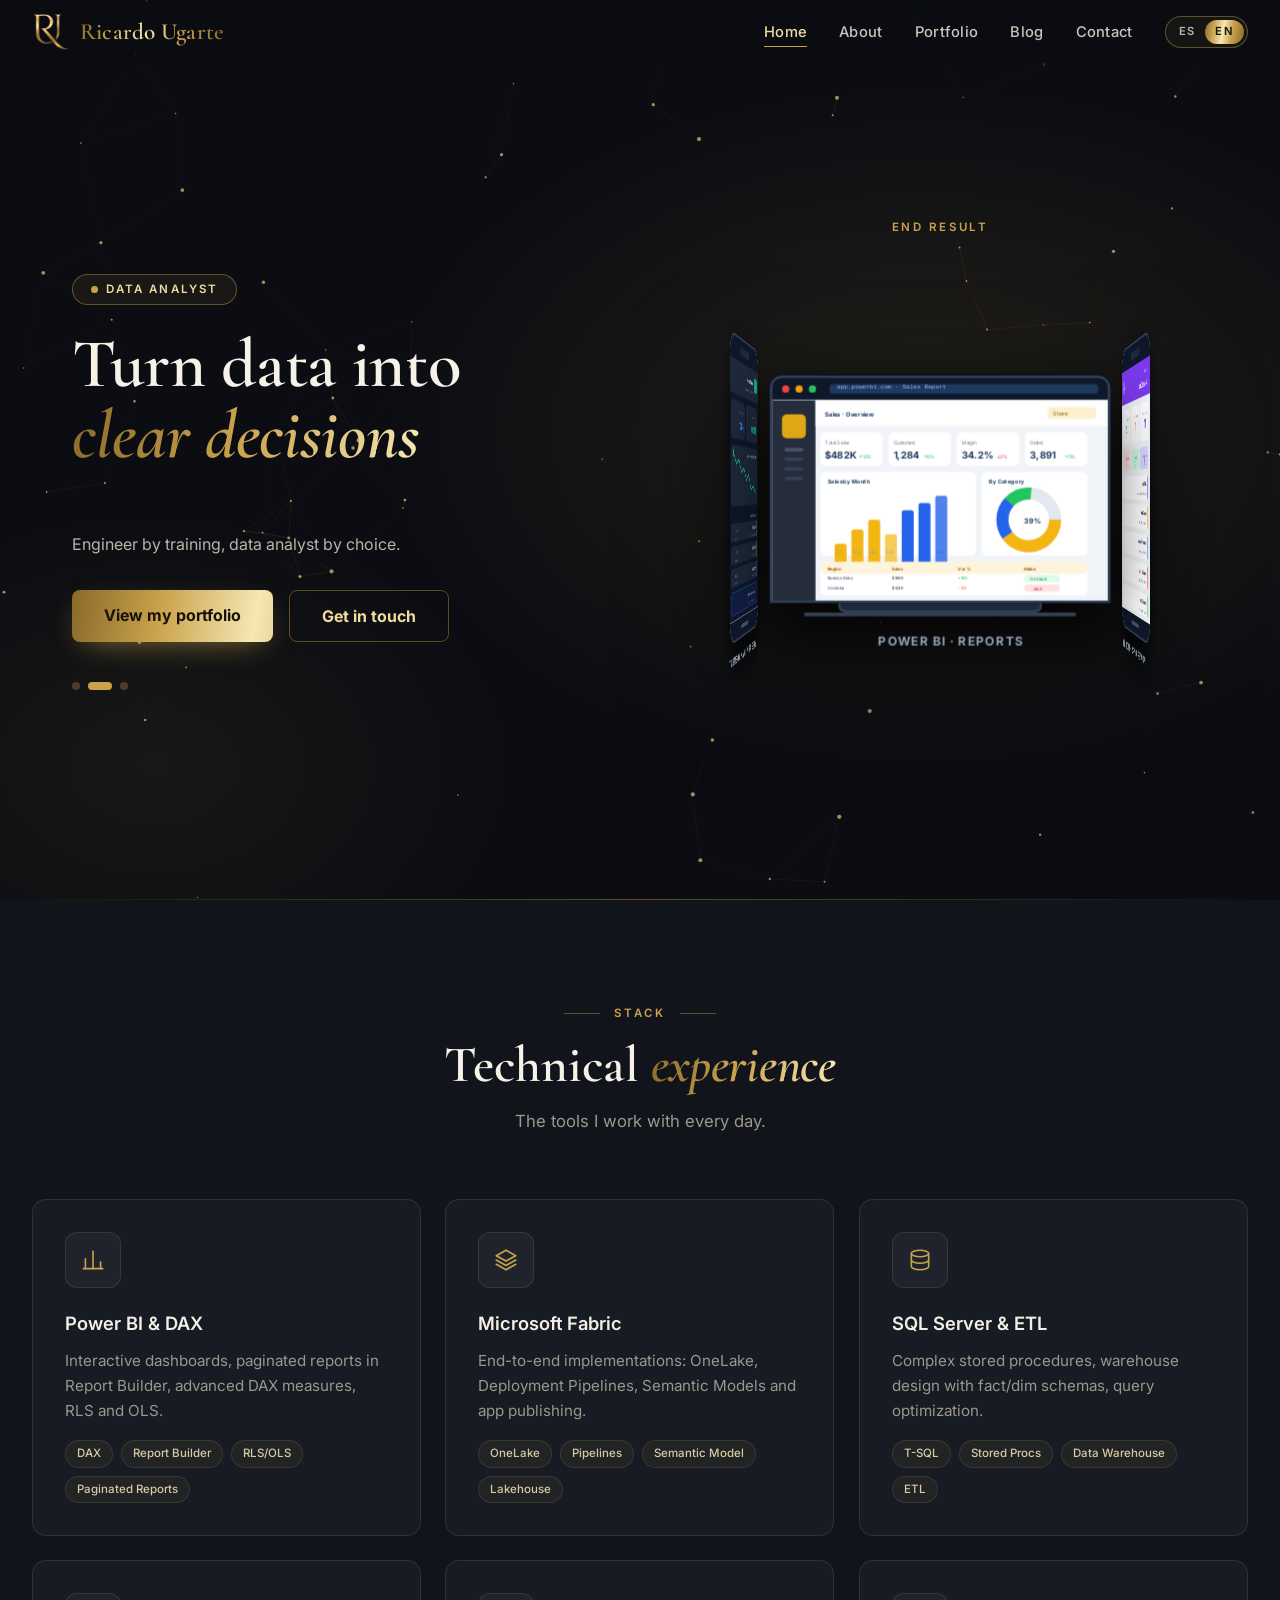
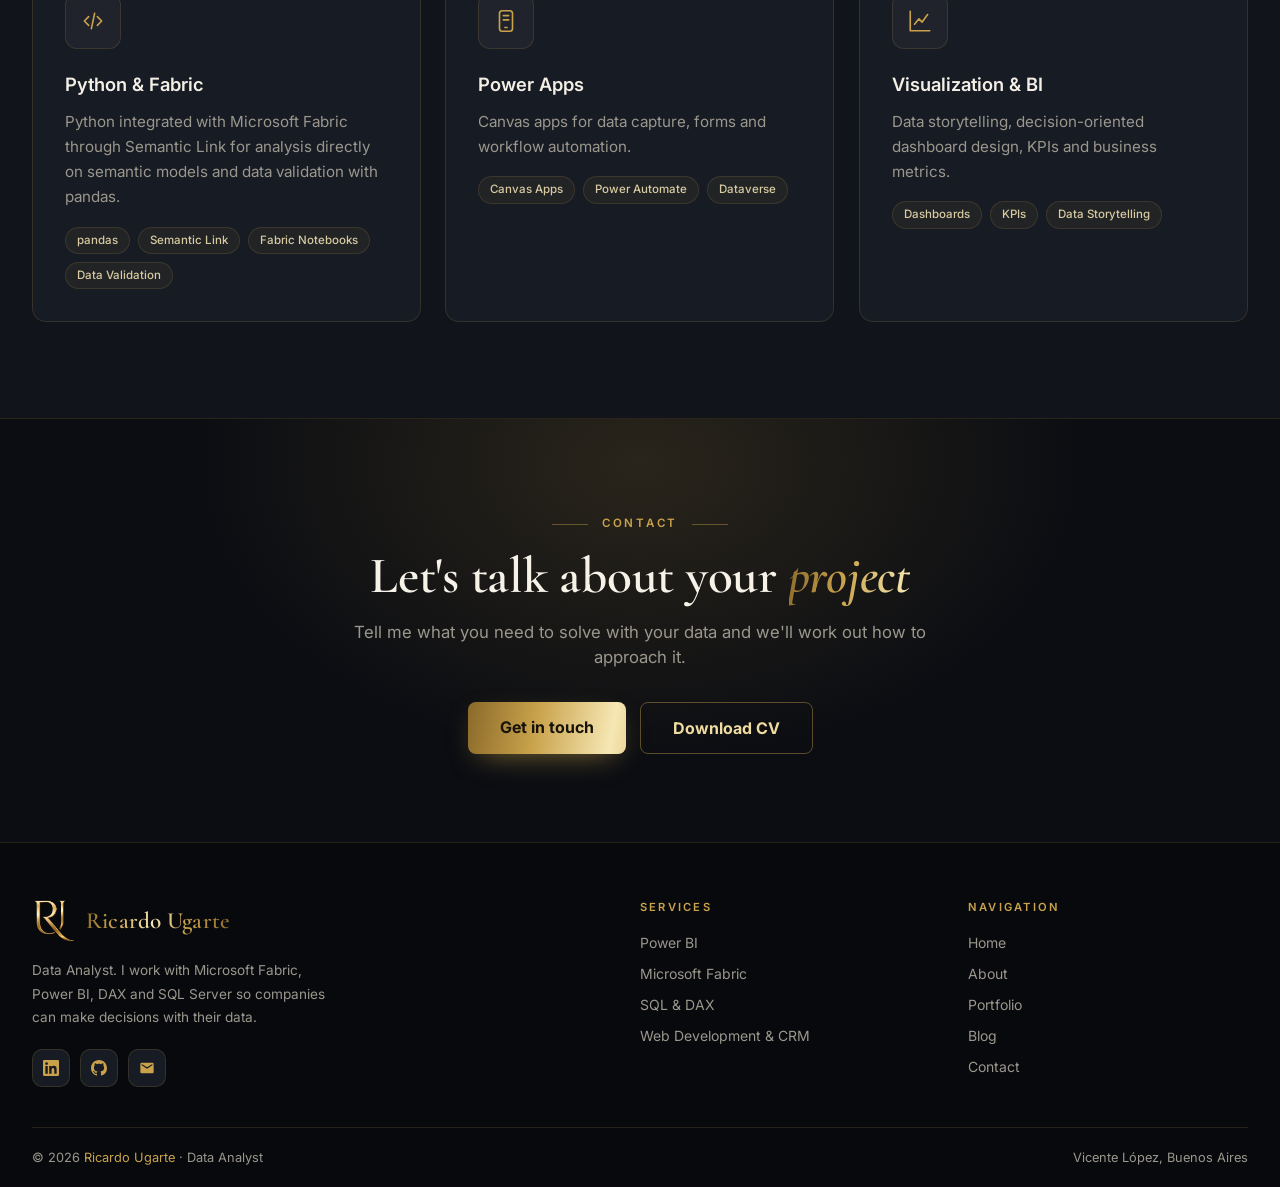
==== index.html @ 646e5fe3 "Rediseño con la marca nueva, selector ES/EN, CV actualizados y correcciones de datos" ====
<!DOCTYPE html>
<html lang="es">
<head>
    <meta charset="UTF-8">
    <meta name="viewport" content="width=device-width, initial-scale=1.0">
    <title>Ricardo Ugarte · Data Analyst · Microsoft Fabric y Power BI</title>
    <meta name="description" content="Analista de datos especializado en Microsoft Fabric, Power BI, DAX y SQL Server. Reportes, modelos semánticos e implementaciones de punta a punta.">
    <link rel="canonical" href="https://ricardo-ugarte.github.io/Ricardo-Ugarte/">
    <meta name="theme-color" content="#0b0d12">
    <link rel="icon" type="image/png" href="./brand/favicon.png">
    <link rel="apple-touch-icon" href="./brand/apple-touch-icon.png">
    <meta property="og:type" content="website">
    <meta property="og:locale" content="es_AR">
    <meta property="og:title" content="Ricardo Ugarte · Data Analyst">
    <meta property="og:description" content="Microsoft Fabric, Power BI, DAX y SQL Server. De la fuente al reporte.">
    <meta property="og:url" content="https://ricardo-ugarte.github.io/Ricardo-Ugarte/">
    <meta property="og:image" content="https://ricardo-ugarte.github.io/Ricardo-Ugarte/brand/og-image.jpg">
    <meta name="twitter:card" content="summary_large_image">
    <script type="application/ld+json">
    {"@context":"https://schema.org","@type":"Person","name":"Ricardo Ugarte","jobTitle":"Data Analyst","url":"https://ricardo-ugarte.github.io/Ricardo-Ugarte/","image":"https://ricardo-ugarte.github.io/Ricardo-Ugarte/resources/profile-photo.jpg","sameAs":["https://www.linkedin.com/in/ricardo-ugarte","https://github.com/Ricardo-Ugarte"],"knowsAbout":["Microsoft Fabric","Power BI","DAX","SQL Server"]}
    </script>
    <link rel="stylesheet" href="./tailwind.css">
    <script src="https://cdnjs.cloudflare.com/ajax/libs/typed.js/2.0.12/typed.min.js"></script>
    <link rel="preconnect" href="https://fonts.googleapis.com">
    <link rel="preconnect" href="https://fonts.gstatic.com" crossorigin>
    <link href="https://fonts.googleapis.com/css2?family=Cormorant+Garamond:ital,wght@0,500;0,600;1,500;1,600&family=Inter:wght@300;400;500;600;700&display=swap" rel="stylesheet">
    <style>
        * {
            font-family: 'Inter', sans-serif;
        }
        
        .hero-bg {
            background: linear-gradient(135deg, #1e3a8a 0%, #3b82f6 50%, #1e3a8a 100%);
            position: relative;
            overflow: hidden;
        }
        
        .hero-bg::before {
            content: '';
            position: absolute;
            top: 0;
            left: 0;
            right: 0;
            bottom: 0;
            background: url('./resources/hero-bg.jpg') center/cover;
            opacity: 0.1;
            z-index: 1;
        }
        
        .hero-content {
            position: relative;
            z-index: 2;
        }
        
        .data-particle {
            position: absolute;
            width: 4px;
            height: 4px;
            background: rgba(59, 130, 246, 0.6);
            border-radius: 50%;
            animation: float 6s ease-in-out infinite;
        }
        
        @keyframes float {
            0%, 100% { transform: translateY(0px) rotate(0deg); }
            50% { transform: translateY(-20px) rotate(180deg); }
        }
        
        .chart-container {
            background: rgba(255, 255, 255, 0.95);
            backdrop-filter: blur(10px);
            border: 1px solid rgba(255, 255, 255, 0.2);
        }
        
        .metric-card {
            background: linear-gradient(135deg, rgba(255, 255, 255, 0.1) 0%, rgba(255, 255, 255, 0.05) 100%);
            backdrop-filter: blur(10px);
            border: 1px solid rgba(255, 255, 255, 0.2);
            transition: all 0.3s ease;
        }
        
        .metric-card:hover {
            transform: translateY(-5px);
            box-shadow: 0 20px 40px rgba(0, 0, 0, 0.1);
        }
        
        .nav-link {
            position: relative;
            transition: all 0.3s ease;
        }
        
        .nav-link::after {
            content: '';
            position: absolute;
            bottom: -2px;
            left: 0;
            width: 0;
            height: 2px;
            background: #3b82f6;
            transition: width 0.3s ease;
        }
        
        .nav-link:hover::after {
            width: 100%;
        }
        
        .scroll-reveal {
            opacity: 0;
            transform: translateY(30px);
            transition: all 0.6s ease;
        }
        
        .scroll-reveal.revealed {
            opacity: 1;
            transform: translateY(0);
        }
    </style>
    <link rel="stylesheet" href="./brand.css">
</head>
<body class="brand">
    <div class="scroll-progress" aria-hidden="true"></div>
    <!-- Navegación -->
    <nav class="site-nav fixed top-0 left-0 right-0 backdrop-blur-md z-50" aria-label="Principal">
        <div class="max-w-7xl mx-auto px-4 sm:px-6 lg:px-8">
            <div class="flex justify-between items-center h-16">
                <a href="index.html" class="brand-mark" aria-label="Ricardo Ugarte, inicio">
                    <img src="./brand/logo-monogram.png" alt="" width="38" height="38">
                    <span>Ricardo Ugarte</span>
                </a>
                <div class="flex items-center gap-5 md:gap-8">
                <div class="hidden md:flex space-x-8">
                    <a href="index.html" class="nav-link" aria-current="page">Inicio</a>
                    <a href="about.html" class="nav-link">Acerca de</a>
                    <a href="portfolio.html" class="nav-link">Portfolio</a>
                    <a href="blog.html" class="nav-link">Blog</a>
                    <a href="contact.html" class="nav-link">Contacto</a>
                </div>
                    <button type="button" class="lang-toggle" aria-label="Cambiar idioma" aria-pressed="false" data-no-i18n>
                        <span data-l="es" class="is-on">ES</span><span data-l="en">EN</span>
                    </button>
                <div class="md:hidden">
                    <button id="mobile-menu-btn" aria-label="Abrir menú" aria-controls="mobile-menu">
                        <svg class="w-6 h-6" fill="none" stroke="currentColor" viewBox="0 0 24 24">
                            <path stroke-linecap="round" stroke-linejoin="round" stroke-width="2" d="M4 6h16M4 12h16M4 18h16"></path>
                        </svg>
                    </button>
                </div>
                </div>
            </div>
        </div>
        <div id="mobile-menu" class="hidden md:hidden">
            <div class="px-4 py-2 space-y-2">
                <a href="index.html" class="block py-2">Inicio</a>
                <a href="about.html" class="block py-2">Acerca de</a>
                <a href="portfolio.html" class="block py-2">Portfolio</a>
                <a href="blog.html" class="block py-2">Blog</a>
                <a href="contact.html" class="block py-2">Contacto</a>
            </div>
        </div>
    </nav>

    <!-- ===== HERO: partículas + 2 columnas (texto + carrusel dispositivos) ===== -->
    <style>
      .hero-particles {
  position: relative;
  min-height: 100vh;
  width: 100%;
  display: flex;
  align-items: center;
  overflow: hidden;
  padding-top: 64px;
  background: #0c1220;
}
.hero-particles::before {
  content: '';
  position: absolute;
  top: 0;
  left: 0;
  width: 100%;
  height: 100%;
  background:
    linear-gradient(rgba(12,18,32,0.85) 0%, rgba(12,18,32,0.80) 50%, rgba(12,18,32,0.90) 100%),
    url('https://images.unsplash.com/photo-1551288049-bebda4e38f71?w=1600&q=80') center/cover no-repeat;
  background-size: cover;
  background-position: center;
  opacity: 0.3;
  pointer-events: none;
  z-index: 0;
}
      #hero-canvas {
        position: absolute; inset: 0;
        width: 100%; height: 100%;
        z-index: 1; pointer-events: none;
      }
      .hero-inner {
        position: relative; z-index: 2;
        max-width: 1200px; margin: 0 auto;
        padding: 4rem 2rem;
        display: grid;
        grid-template-columns: 1fr 1fr;
        gap: 4rem;
        align-items: center;
        width: 100%;
      }
      /* LEFT TEXT */
      .hero-tag {
        display: inline-flex; align-items: center; gap: 8px;
        background: rgba(37,99,235,0.2);
        border: 1px solid rgba(96,165,250,0.35);
        color: #93c5fd;
        font-size: 0.78rem; font-weight: 700;
        letter-spacing: 0.1em; text-transform: uppercase;
        padding: 6px 18px; border-radius: 100px;
        margin-bottom: 1.5rem;
      }
      .hero-tag::before {
        content: ''; width: 7px; height: 7px;
        background: #60a5fa; border-radius: 50%;
        animation: blink-pt 2s ease-in-out infinite;
        flex-shrink: 0;
      }
      @keyframes blink-pt { 0%,100%{opacity:1} 50%{opacity:0.25} }
      .hero-h1 {
        font-size: clamp(2.4rem, 4.5vw, 3.8rem);
        font-weight: 800; color: #fff;
        line-height: 1.1; margin-bottom: 1rem;
        text-shadow: 0 2px 24px rgba(0,0,0,0.5);
      }
      .hero-h1 span { color: #60a5fa; }
      .hero-typed-wrap {
        font-size: 1.15rem; color: #60a5fa;
        font-weight: 600; min-height: 1.8rem;
        margin-bottom: 1rem;
      }
      .hero-sub {
        font-size: 1rem; color: rgba(255,255,255,0.7);
        line-height: 1.7; margin-bottom: 2rem;
        max-width: 480px;
      }
      .hero-actions {
        display: flex; gap: 1rem; flex-wrap: wrap;
        margin-bottom: 2.5rem;
      }
      .hero-btn-primary {
        background: #2563eb; color: #fff;
        padding: 13px 32px; border-radius: 8px;
        font-size: 1rem; font-weight: 700;
        text-decoration: none;
        transition: background 0.2s, transform 0.15s;
        display: inline-block;
      }
      .hero-btn-primary:hover { background: #1d4ed8; transform: translateY(-2px); }
      .hero-btn-secondary {
        background: transparent; color: #fff;
        padding: 13px 32px; border-radius: 8px;
        font-size: 1rem; font-weight: 700;
        border: 2px solid rgba(255,255,255,0.45);
        text-decoration: none;
        transition: background 0.2s, transform 0.15s;
        display: inline-block;
      }
      .hero-btn-secondary:hover { background: rgba(255,255,255,0.1); transform: translateY(-2px); }
      .hero-slider-dots {
        display: flex; gap: 8px;
      }
      .hero-dot {
        width: 8px; height: 8px; border-radius: 50%;
        background: rgba(255,255,255,0.3);
        transition: all 0.3s; cursor: pointer;
      }
      .hero-dot.active { background: #2563eb; width: 24px; border-radius: 4px; }

      /* RIGHT: Device Carousel */
      .device-scene {
        width: 380px; height: 460px;
        perspective: 1100px;
        margin: 0 auto; position: relative;
      }
      .device-carousel {
        width: 100%; height: 100%;
        position: relative;
        transform-style: preserve-3d;
        animation: spinDevices 16s linear infinite;
      }
      @keyframes spinDevices {
        from { transform: rotateY(0deg); }
        to   { transform: rotateY(360deg); }
      }
      .device-carousel:hover { animation-play-state: paused; }
      .device-item {
        position: absolute;
        left: 50%; top: 50%;
        transform-style: preserve-3d;
        backface-visibility: visible;
      }
      .device-item.is-desktop {
        width: 280px; height: 190px;
        margin-left: -140px; margin-top: -95px;
      }
      .device-item.is-phone {
        width: 160px; height: 300px;
        margin-left: -80px; margin-top: -150px;
      }
      .device-item:nth-child(1) { transform: rotateY(0deg)   translateZ(195px); }
      .device-item:nth-child(2) { transform: rotateY(90deg)  translateZ(195px); }
      .device-item:nth-child(3) { transform: rotateY(180deg) translateZ(195px); }
      .device-item:nth-child(4) { transform: rotateY(270deg) translateZ(195px); }
      .desktop-frame {
        width: 100%; height: 100%;
        background: #1e293b;
        border: 2.5px solid #334155;
        border-radius: 10px 10px 0 0;
        display: flex; flex-direction: column;
        box-shadow: 0 20px 50px rgba(0,0,0,0.7), 0 0 0 1px #0f172a;
        overflow: hidden;
      }
      .desktop-topbar {
        height: 18px; background: #0f172a;
        display: flex; align-items: center;
        padding: 0 8px; gap: 5px; flex-shrink: 0;
      }
      .desktop-dot { width: 6px; height: 6px; border-radius: 50%; }
      .desktop-screen { flex: 1; background: #f8fafc; overflow: hidden; }
      .desktop-stand { width:60%;height:8px;background:#1e293b;margin:0 auto;border-radius:0 0 6px 6px;border:2px solid #334155;border-top:none; }
      .desktop-base  { width:80%;height:3px;background:#334155;margin:0 auto;border-radius:2px; }
      .phone-frame {
        width: 100%; height: 100%;
        background: #1e293b;
        border: 2.5px solid #334155;
        border-radius: 24px;
        display: flex; flex-direction: column;
        box-shadow: 0 20px 50px rgba(0,0,0,0.7), 0 0 0 1px #0f172a;
        overflow: hidden;
      }
      .phone-notch { height:22px;background:#0f172a;display:flex;align-items:center;justify-content:center;flex-shrink:0; }
      .phone-notch-pill { width:50px;height:8px;background:#1e293b;border-radius:4px; }
      .phone-screen-area { flex:1;background:#f8fafc;overflow:hidden; }
      .phone-home-bar { height:18px;background:#0f172a;display:flex;align-items:center;justify-content:center;flex-shrink:0; }
      .phone-home-pill { width:40px;height:4px;background:#475569;border-radius:2px; }
      .device-label {
        position:absolute; bottom:-28px; left:50%;
        transform:translateX(-50%);
        white-space:nowrap; font-size:0.63rem; font-weight:700;
        letter-spacing:0.08em; text-transform:uppercase;
        color:#94a3b8; display:flex; align-items:center; gap:5px;
      }
      .device-label img { width:13px;height:13px;object-fit:contain;border-radius:3px; }

      @media (max-width: 900px) {
        .hero-inner { grid-template-columns: 1fr; gap: 3rem; }
        .device-scene { width: 300px; height: 360px; }
        .device-item:nth-child(1) { transform: rotateY(0deg)   translateZ(155px); }
        .device-item:nth-child(2) { transform: rotateY(90deg)  translateZ(155px); }
        .device-item:nth-child(3) { transform: rotateY(180deg) translateZ(155px); }
        .device-item:nth-child(4) { transform: rotateY(270deg) translateZ(155px); }
      }
    </style>

    <section id="home" class="hero-particles">
      <canvas id="hero-canvas"></canvas>
      <div class="hero-inner">

        <!-- LEFT: texto -->
        <div>
          <div class="hero-tag hero-in">Data Analyst</div>
          <h1 class="hero-h1 hero-in">
            Convierte los datos en <br><span>decisiones claras</span>
          </h1>
          <div class="hero-typed-wrap hero-in" data-no-i18n><span id="typed-text"></span></div>
          <p class="hero-sub hero-in">
            Ingeniero de formación, analista de datos por elección.
          </p>
          <div class="hero-actions hero-in">
            <a href="portfolio.html" class="hero-btn-primary">Ver mi portfolio</a>
            <a href="contact.html"   class="hero-btn-secondary">Contactarme</a>
          </div>
          <div class="hero-slider-dots hero-in" aria-hidden="true">
            <div class="hero-dot"></div>
            <div class="hero-dot active"></div>
            <div class="hero-dot"></div>
          </div>
        </div>

        <!-- RIGHT: carrusel 3D de dispositivos -->
        <div style="display:flex;flex-direction:column;align-items:center;gap:1.5rem;">
          <p class="hero-eyebrow" style="font-size:0.72rem;text-transform:uppercase;font-weight:600;">
            Resultado Final
          </p>
          <div class="device-scene">
            <div class="device-carousel">

              <!-- 1: Power BI — Desktop -->
              <div class="device-item is-desktop">
                <div style="position:relative;width:100%;">
                  <div class="desktop-frame">
                    <div class="desktop-topbar">
                      <div class="desktop-dot" style="background:#ef4444"></div>
                      <div class="desktop-dot" style="background:#f59e0b"></div>
                      <div class="desktop-dot" style="background:#22c55e"></div>
                      <div style="flex:1;background:#1e3a5f;border-radius:3px;height:8px;margin-left:6px;display:flex;align-items:center;padding:0 6px;">
                        <span style="font-size:5px;color:#93c5fd;font-family:monospace;">app.powerbi.com · Reporte de Ventas</span>
                      </div>
                    </div>
                    <div class="desktop-screen">
                      <svg viewBox="0 0 280 168" xmlns="http://www.w3.org/2000/svg" style="width:100%;height:100%;">
                        <rect width="280" height="168" fill="#f0f4f8"/>
                        <rect x="0" y="0" width="36" height="168" fill="#252d3d"/>
                        <rect x="8" y="12" width="20" height="20" rx="4" fill="#f3b511" opacity="0.9"/>
                        <rect x="10" y="40" width="16" height="3" rx="1.5" fill="#475569"/>
                        <rect x="10" y="48" width="16" height="3" rx="1.5" fill="#334155"/>
                        <rect x="10" y="56" width="16" height="3" rx="1.5" fill="#334155"/>
                        <rect x="10" y="64" width="16" height="3" rx="1.5" fill="#334155"/>
                        <rect x="36" y="0" width="244" height="22" fill="#fff"/>
                        <text x="44" y="14" font-size="5" fill="#1e3a5f" font-weight="bold" font-family="sans-serif">Ventas · Resumen</text>
                        <rect x="230" y="6" width="40" height="10" rx="3" fill="#f3b511" opacity="0.2"/>
                        <text x="234" y="13" font-size="4.5" fill="#92610a" font-family="sans-serif">Compartir</text>
                        <rect x="40" y="27" width="52" height="28" rx="4" fill="#fff"/>
                        <text x="44" y="37" font-size="4" fill="#64748b" font-family="sans-serif">Ventas Totales</text>
                        <text x="44" y="49" font-size="8" fill="#1e3a5f" font-weight="bold" font-family="sans-serif">$482K</text>
                        <text x="72" y="49" font-size="4" fill="#22c55e" font-family="sans-serif">↑12%</text>
                        <rect x="97" y="27" width="52" height="28" rx="4" fill="#fff"/>
                        <text x="101" y="37" font-size="4" fill="#64748b" font-family="sans-serif">Clientes</text>
                        <text x="101" y="49" font-size="8" fill="#1e3a5f" font-weight="bold" font-family="sans-serif">1,284</text>
                        <text x="126" y="49" font-size="4" fill="#22c55e" font-family="sans-serif">↑8%</text>
                        <rect x="154" y="27" width="52" height="28" rx="4" fill="#fff"/>
                        <text x="158" y="37" font-size="4" fill="#64748b" font-family="sans-serif">Margen</text>
                        <text x="158" y="49" font-size="8" fill="#1e3a5f" font-weight="bold" font-family="sans-serif">34.2%</text>
                        <text x="187" y="49" font-size="4" fill="#ef4444" font-family="sans-serif">↓2%</text>
                        <rect x="211" y="27" width="52" height="28" rx="4" fill="#fff"/>
                        <text x="215" y="37" font-size="4" fill="#64748b" font-family="sans-serif">Órdenes</text>
                        <text x="215" y="49" font-size="8" fill="#1e3a5f" font-weight="bold" font-family="sans-serif">3,891</text>
                        <text x="244" y="49" font-size="4" fill="#22c55e" font-family="sans-serif">↑5%</text>
                        <rect x="40" y="60" width="130" height="70" rx="4" fill="#fff"/>
                        <text x="46" y="70" font-size="4.5" fill="#1e3a5f" font-weight="bold" font-family="sans-serif">Ventas por Mes</text>
                        <rect x="52" y="120" width="10" height="28" rx="2" fill="#f3b511"/>
                        <rect x="66" y="108" width="10" height="40" rx="2" fill="#f3b511"/>
                        <rect x="80" y="100" width="10" height="48" rx="2" fill="#f3b511"/>
                        <rect x="94" y="112" width="10" height="36" rx="2" fill="#f3b511" opacity="0.7"/>
                        <rect x="108" y="92" width="10" height="56" rx="2" fill="#2563eb"/>
                        <rect x="122" y="86" width="10" height="62" rx="2" fill="#2563eb"/>
                        <rect x="136" y="80" width="10" height="68" rx="2" fill="#2563eb" opacity="0.8"/>
                        <text x="53" y="128" font-size="3.5" fill="#94a3b8" font-family="sans-serif">Jul</text>
                        <text x="67" y="128" font-size="3.5" fill="#94a3b8" font-family="sans-serif">Ago</text>
                        <text x="81" y="128" font-size="3.5" fill="#94a3b8" font-family="sans-serif">Sep</text>
                        <text x="95" y="128" font-size="3.5" fill="#94a3b8" font-family="sans-serif">Oct</text>
                        <text x="109" y="128" font-size="3.5" fill="#2563eb" font-family="sans-serif">Nov</text>
                        <text x="123" y="128" font-size="3.5" fill="#2563eb" font-family="sans-serif">Dic</text>
                        <text x="137" y="128" font-size="3.5" fill="#2563eb" font-family="sans-serif">Ene</text>
                        <rect x="175" y="60" width="88" height="70" rx="4" fill="#fff"/>
                        <text x="181" y="70" font-size="4.5" fill="#1e3a5f" font-weight="bold" font-family="sans-serif">Por Categoría</text>
                        <circle cx="214" cy="100" r="22" fill="none" stroke="#e2e8f0" stroke-width="10"/>
                        <circle cx="214" cy="100" r="22" fill="none" stroke="#f3b511" stroke-width="10" stroke-dasharray="55 83" stroke-dashoffset="0"/>
                        <circle cx="214" cy="100" r="22" fill="none" stroke="#2563eb" stroke-width="10" stroke-dasharray="30 108" stroke-dashoffset="-55"/>
                        <circle cx="214" cy="100" r="22" fill="none" stroke="#22c55e" stroke-width="10" stroke-dasharray="20 118" stroke-dashoffset="-85"/>
                        <text x="210" y="103" font-size="6" fill="#1e3a5f" font-weight="bold" font-family="sans-serif">39%</text>
                        <rect x="40" y="135" width="223" height="28" rx="4" fill="#fff"/>
                        <rect x="40" y="135" width="223" height="10" rx="4" fill="#f3b511" opacity="0.15"/>
                        <text x="46" y="142" font-size="3.5" fill="#92610a" font-weight="bold" font-family="sans-serif">Región</text>
                        <text x="100" y="142" font-size="3.5" fill="#92610a" font-weight="bold" font-family="sans-serif">Ventas</text>
                        <text x="155" y="142" font-size="3.5" fill="#92610a" font-weight="bold" font-family="sans-serif">Var %</text>
                        <text x="210" y="142" font-size="3.5" fill="#92610a" font-weight="bold" font-family="sans-serif">Estado</text>
                        <text x="46" y="150" font-size="3.5" fill="#334155" font-family="sans-serif">Buenos Aires</text>
                        <text x="100" y="150" font-size="3.5" fill="#334155" font-family="sans-serif">$198K</text>
                        <text x="155" y="150" font-size="3.5" fill="#22c55e" font-family="sans-serif">+14%</text>
                        <rect x="210" y="146" width="30" height="6" rx="3" fill="#dcfce7"/>
                        <text x="215" y="151" font-size="3.5" fill="#15803d" font-family="sans-serif">On track</text>
                        <text x="46" y="158" font-size="3.5" fill="#334155" font-family="sans-serif">Córdoba</text>
                        <text x="100" y="158" font-size="3.5" fill="#334155" font-family="sans-serif">$124K</text>
                        <text x="155" y="158" font-size="3.5" fill="#ef4444" font-family="sans-serif">-3%</text>
                        <rect x="210" y="154" width="30" height="6" rx="3" fill="#fee2e2"/>
                        <text x="218" y="159" font-size="3.5" fill="#dc2626" font-family="sans-serif">Alerta</text>
                      </svg>
                    </div>
                  </div>
                  <div class="desktop-stand"></div>
                  <div class="desktop-base"></div>
                  <div class="device-label">
                    <img src="https://upload.wikimedia.org/wikipedia/commons/c/cf/New_Power_BI_Logo.svg" alt=""> Power BI · Reportes
                  </div>
                </div>
              </div>

              <!-- 2: Power Apps — Phone -->
              <div class="device-item is-phone">
                <div style="position:relative;width:100%;">
                  <div class="phone-frame">
                    <div class="phone-notch"><div class="phone-notch-pill"></div></div>
                    <div class="phone-screen-area">
                      <svg viewBox="0 0 160 256" xmlns="http://www.w3.org/2000/svg" style="width:100%;height:100%;">
                        <rect width="160" height="256" fill="#f1f5f9"/>
                        <rect x="0" y="0" width="160" height="36" fill="#7c3aed"/>
                        <text x="12" y="13" font-size="5" fill="rgba(255,255,255,0.7)" font-family="sans-serif">← Volver</text>
                        <text x="12" y="27" font-size="8" fill="#fff" font-weight="bold" font-family="sans-serif">Service Desk</text>
                        <rect x="138" y="10" width="16" height="16" rx="8" fill="rgba(255,255,255,0.2)"/>
                        <text x="143" y="21" font-size="6" fill="#fff" font-family="sans-serif">+</text>
                        <rect x="8" y="42" width="44" height="38" rx="6" fill="#fff"/>
                        <text x="16" y="54" font-size="4" fill="#64748b" font-family="sans-serif">All Tickets</text>
                        <text x="20" y="68" font-size="12" fill="#7c3aed" font-weight="bold" font-family="sans-serif">11</text>
                        <rect x="58" y="42" width="44" height="38" rx="6" fill="#fff"/>
                        <text x="63" y="54" font-size="4" fill="#64748b" font-family="sans-serif">New Ticket</text>
                        <text x="75" y="68" font-size="12" fill="#f59e0b" font-weight="bold" font-family="sans-serif">1</text>
                        <rect x="108" y="42" width="44" height="38" rx="6" fill="#fff"/>
                        <text x="113" y="54" font-size="4" fill="#64748b" font-family="sans-serif">Closed</text>
                        <text x="125" y="68" font-size="12" fill="#22c55e" font-weight="bold" font-family="sans-serif">2</text>
                        <rect x="8" y="86" width="44" height="22" rx="6" fill="#ddd6fe"/>
                        <text x="14" y="96" font-size="4" fill="#7c3aed" font-family="sans-serif">In Progress</text>
                        <text x="27" y="104" font-size="8" fill="#7c3aed" font-weight="bold" font-family="sans-serif">5</text>
                        <rect x="58" y="86" width="44" height="22" rx="6" fill="#d1fae5"/>
                        <text x="68" y="96" font-size="4" fill="#059669" font-family="sans-serif">Closed</text>
                        <text x="77" y="104" font-size="8" fill="#059669" font-weight="bold" font-family="sans-serif">2</text>
                        <rect x="108" y="86" width="44" height="22" rx="6" fill="#fee2e2"/>
                        <text x="116" y="96" font-size="4" fill="#dc2626" font-family="sans-serif">On Hold</text>
                        <text x="126" y="104" font-size="8" fill="#dc2626" font-weight="bold" font-family="sans-serif">3</text>
                        <rect x="8" y="114" width="144" height="24" rx="5" fill="#fff"/>
                        <rect x="8" y="114" width="4" height="24" rx="2" fill="#7c3aed"/>
                        <text x="17" y="124" font-size="5" fill="#1e293b" font-weight="bold" font-family="sans-serif">All Tickets</text>
                        <text x="17" y="133" font-size="4" fill="#64748b" font-family="sans-serif">Ver todos los tickets activos</text>
                        <text x="145" y="128" font-size="7" fill="#94a3b8" font-family="sans-serif">›</text>
                        <rect x="8" y="143" width="144" height="24" rx="5" fill="#fff"/>
                        <rect x="8" y="143" width="4" height="24" rx="2" fill="#f59e0b"/>
                        <text x="17" y="153" font-size="5" fill="#1e293b" font-weight="bold" font-family="sans-serif">New Tickets</text>
                        <text x="17" y="162" font-size="4" fill="#64748b" font-family="sans-serif">Tickets sin asignar</text>
                        <text x="145" y="157" font-size="7" fill="#94a3b8" font-family="sans-serif">›</text>
                        <rect x="8" y="172" width="144" height="24" rx="5" fill="#fff"/>
                        <rect x="8" y="172" width="4" height="24" rx="2" fill="#3b82f6"/>
                        <text x="17" y="182" font-size="5" fill="#1e293b" font-weight="bold" font-family="sans-serif">Tickets In Progress</text>
                        <text x="17" y="191" font-size="4" fill="#64748b" font-family="sans-serif">En curso · asignados</text>
                        <text x="145" y="186" font-size="7" fill="#94a3b8" font-family="sans-serif">›</text>
                        <rect x="8" y="201" width="144" height="24" rx="5" fill="#fff"/>
                        <rect x="8" y="201" width="4" height="24" rx="2" fill="#ef4444"/>
                        <text x="17" y="211" font-size="5" fill="#1e293b" font-weight="bold" font-family="sans-serif">Tickets On Hold</text>
                        <text x="17" y="220" font-size="4" fill="#64748b" font-family="sans-serif">Pausados · pendientes</text>
                        <text x="145" y="215" font-size="7" fill="#94a3b8" font-family="sans-serif">›</text>
                        <rect x="8" y="230" width="144" height="22" rx="5" fill="#fff"/>
                        <rect x="8" y="230" width="4" height="22" rx="2" fill="#22c55e"/>
                        <text x="17" y="240" font-size="5" fill="#1e293b" font-weight="bold" font-family="sans-serif">Tickets Closed</text>
                        <text x="17" y="249" font-size="4" fill="#64748b" font-family="sans-serif">Cerrados · resueltos</text>
                        <text x="145" y="244" font-size="7" fill="#94a3b8" font-family="sans-serif">›</text>
                      </svg>
                    </div>
                    <div class="phone-home-bar"><div class="phone-home-pill"></div></div>
                  </div>
                  <div class="device-label" style="bottom:-26px;">
                    <img src="https://img.icons8.com/fluent/1200/microsoft-power-apps.jpg" alt="" style="border-radius:3px;"> Power Apps · Mobile
                  </div>
                </div>
              </div>

              <!-- 3: Microsoft Fabric — Desktop -->
              <div class="device-item is-desktop">
                <div style="position:relative;width:100%;">
                  <div class="desktop-frame">
                    <div class="desktop-topbar">
                      <div class="desktop-dot" style="background:#ef4444"></div>
                      <div class="desktop-dot" style="background:#f59e0b"></div>
                      <div class="desktop-dot" style="background:#22c55e"></div>
                      <div style="flex:1;background:#1e3a5f;border-radius:3px;height:8px;margin-left:6px;display:flex;align-items:center;padding:0 6px;">
                        <span style="font-size:5px;color:#93c5fd;font-family:monospace;">app.fabric.microsoft.com · UW Dev Workspace</span>
                      </div>
                    </div>
                    <div class="desktop-screen">
                      <svg viewBox="0 0 280 168" xmlns="http://www.w3.org/2000/svg" style="width:100%;height:100%;">
                        <rect width="280" height="168" fill="#f0f4f8"/>
                        <rect x="0" y="0" width="32" height="168" fill="#1e293b"/>
                        <rect x="6" y="8" width="20" height="20" rx="4" fill="#0ea5e9" opacity="0.9"/>
                        <text x="10" y="22" font-size="8" fill="#fff" font-family="sans-serif">F</text>
                        <rect x="9" y="38" width="14" height="3" rx="1.5" fill="#3b82f6" opacity="0.8"/>
                        <rect x="9" y="47" width="14" height="3" rx="1.5" fill="#475569"/>
                        <rect x="9" y="56" width="14" height="3" rx="1.5" fill="#475569"/>
                        <rect x="32" y="0" width="248" height="24" fill="#fff"/>
                        <text x="40" y="10" font-size="4.5" fill="#64748b" font-family="sans-serif">UW Dev Workspace</text>
                        <text x="40" y="19" font-size="6" fill="#0f172a" font-weight="bold" font-family="sans-serif">Microsoft Fabric</text>
                        <rect x="200" y="6" width="70" height="12" rx="4" fill="#0ea5e9" opacity="0.15"/>
                        <text x="212" y="14" font-size="4.5" fill="#0369a1" font-family="sans-serif">+ Nuevo item</text>
                        <rect x="32" y="24" width="248" height="14" fill="#f8fafc"/>
                        <text x="40" y="33" font-size="4" fill="#64748b" font-family="sans-serif">Nombre</text>
                        <text x="130" y="33" font-size="4" fill="#64748b" font-family="sans-serif">Tipo</text>
                        <text x="175" y="33" font-size="4" fill="#64748b" font-family="sans-serif">Actualizado</text>
                        <text x="230" y="33" font-size="4" fill="#64748b" font-family="sans-serif">Propietario</text>
                        <rect x="32" y="38" width="248" height="16" fill="#fff"/>
                        <rect x="36" y="41" width="10" height="10" rx="2" fill="#f59e0b" opacity="0.8"/>
                        <text x="36" y="47" font-size="5" fill="#fff" font-weight="bold" font-family="sans-serif">S</text>
                        <text x="50" y="49" font-size="4.5" fill="#0f172a" font-family="sans-serif">Prueba</text>
                        <rect x="128" y="42" width="38" height="8" rx="3" fill="#fef3c7"/>
                        <text x="132" y="48" font-size="3.5" fill="#92400e" font-family="sans-serif">Modelo Semántico</text>
                        <text x="175" y="49" font-size="4" fill="#64748b" font-family="sans-serif">hace 2h</text>
                        <text x="230" y="49" font-size="4" fill="#64748b" font-family="sans-serif">R. Ugarte</text>
                        <rect x="32" y="54" width="248" height="16" fill="#f8fafc"/>
                        <rect x="36" y="57" width="10" height="10" rx="2" fill="#f3b511" opacity="0.9"/>
                        <text x="38" y="63" font-size="5" fill="#fff" font-weight="bold" font-family="sans-serif">P</text>
                        <text x="50" y="65" font-size="4.5" fill="#0f172a" font-family="sans-serif">UND-RPT-014 HO New Business</text>
                        <rect x="128" y="58" width="25" height="8" rx="3" fill="#dbeafe"/>
                        <text x="131" y="64" font-size="3.5" fill="#1d4ed8" font-family="sans-serif">Reporte</text>
                        <text x="175" y="65" font-size="4" fill="#64748b" font-family="sans-serif">ayer</text>
                        <text x="230" y="65" font-size="4" fill="#64748b" font-family="sans-serif">R. Ugarte</text>
                        <rect x="32" y="70" width="248" height="16" fill="#fff"/>
                        <rect x="36" y="73" width="10" height="10" rx="2" fill="#22c55e" opacity="0.8"/>
                        <text x="38" y="79" font-size="5" fill="#fff" font-weight="bold" font-family="sans-serif">D</text>
                        <text x="50" y="81" font-size="4.5" fill="#0f172a" font-family="sans-serif">Deployment Pipeline · Dev→Prod</text>
                        <rect x="128" y="74" width="28" height="8" rx="3" fill="#dcfce7"/>
                        <text x="131" y="80" font-size="3.5" fill="#15803d" font-family="sans-serif">Pipeline</text>
                        <text x="175" y="81" font-size="4" fill="#64748b" font-family="sans-serif">3 días</text>
                        <text x="230" y="81" font-size="4" fill="#64748b" font-family="sans-serif">R. Ugarte</text>
                        <rect x="32" y="86" width="248" height="16" fill="#f8fafc"/>
                        <rect x="36" y="89" width="10" height="10" rx="2" fill="#8b5cf6" opacity="0.8"/>
                        <text x="38" y="95" font-size="5" fill="#fff" font-weight="bold" font-family="sans-serif">G</text>
                        <text x="50" y="97" font-size="4.5" fill="#0f172a" font-family="sans-serif">Dataflow Gen2 · PremiumAll</text>
                        <rect x="128" y="90" width="30" height="8" rx="3" fill="#ede9fe"/>
                        <text x="131" y="96" font-size="3.5" fill="#6d28d9" font-family="sans-serif">Dataflow G2</text>
                        <text x="175" y="97" font-size="4" fill="#64748b" font-family="sans-serif">1 sem</text>
                        <text x="230" y="97" font-size="4" fill="#64748b" font-family="sans-serif">R. Ugarte</text>
                        <rect x="32" y="102" width="248" height="16" fill="#fff"/>
                        <rect x="36" y="105" width="10" height="10" rx="2" fill="#0ea5e9" opacity="0.8"/>
                        <text x="38" y="111" font-size="5" fill="#fff" font-weight="bold" font-family="sans-serif">R</text>
                        <text x="50" y="113" font-size="4.5" fill="#0f172a" font-family="sans-serif">CLR-RPT-009 Catastrophe Cancel</text>
                        <rect x="128" y="106" width="35" height="8" rx="3" fill="#e0f2fe"/>
                        <text x="131" y="112" font-size="3.5" fill="#0369a1" font-family="sans-serif">Rept. Paginado</text>
                        <text x="175" y="113" font-size="4" fill="#64748b" font-family="sans-serif">2 sem</text>
                        <text x="230" y="113" font-size="4" fill="#64748b" font-family="sans-serif">R. Ugarte</text>
                        <rect x="32" y="124" width="248" height="40" fill="#eff6ff"/>
                        <rect x="32" y="124" width="4" height="40" fill="#3b82f6"/>
                        <text x="42" y="136" font-size="5" fill="#1d4ed8" font-weight="bold" font-family="sans-serif">OneLake · Fuente unificada</text>
                        <text x="42" y="147" font-size="4" fill="#3b82f6" font-family="sans-serif">PremiumAll · BudgetByState · SubmissionQuotes · DateTable</text>
                        <text x="42" y="158" font-size="4" fill="#64748b" font-family="sans-serif">Todas las tablas disponibles en el workspace</text>
                        <rect x="200" y="128" width="72" height="14" rx="5" fill="#22c55e" opacity="0.15"/>
                        <text x="207" y="137" font-size="4" fill="#15803d" font-weight="bold" font-family="sans-serif">✓ RLS/OLS activo</text>
                      </svg>
                    </div>
                  </div>
                  <div class="desktop-stand"></div>
                  <div class="desktop-base"></div>
                  <div class="device-label">
                    <img src="https://static.wikia.nocookie.net/logopedia/images/a/aa/Microsoft_Fabric_2023.svg/revision/latest/scale-to-width-down/200?cb=20230528223239" alt=""> Microsoft Fabric · Workspace
                  </div>
                </div>
              </div>

              <!-- 4: Sistema Web — Phone -->
              <div class="device-item is-phone">
                <div style="position:relative;width:100%;">
                  <div class="phone-frame">
                    <div class="phone-notch"><div class="phone-notch-pill"></div></div>
                    <div class="phone-screen-area">
                      <svg viewBox="0 0 160 256" xmlns="http://www.w3.org/2000/svg" style="width:100%;height:100%;">
                        <rect width="160" height="256" fill="#0f172a"/>
                        <rect x="0" y="0" width="160" height="34" fill="#1e293b"/>
                        <rect x="8" y="8" width="16" height="16" rx="4" fill="#10b981" opacity="0.9"/>
                        <text x="11" y="19" font-size="7" fill="#fff" font-weight="bold" font-family="sans-serif">$</text>
                        <text x="30" y="16" font-size="6" fill="#fff" font-weight="bold" font-family="sans-serif">Sistema Ventas</text>
                        <text x="30" y="26" font-size="4" fill="#64748b" font-family="sans-serif">Distribuidora · Depósito</text>
                        <rect x="6" y="40" width="68" height="38" rx="6" fill="#1e293b"/>
                        <text x="12" y="52" font-size="4" fill="#64748b" font-family="sans-serif">Ventas Hoy</text>
                        <text x="12" y="68" font-size="10" fill="#10b981" font-weight="bold" font-family="sans-serif">$124K</text>
                        <rect x="82" y="40" width="72" height="38" rx="6" fill="#1e293b"/>
                        <text x="88" y="52" font-size="4" fill="#64748b" font-family="sans-serif">Stock Total</text>
                        <text x="88" y="68" font-size="10" fill="#3b82f6" font-weight="bold" font-family="sans-serif">4,821</text>
                        <rect x="6" y="84" width="148" height="60" rx="6" fill="#1e293b"/>
                        <text x="12" y="94" font-size="4.5" fill="#94a3b8" font-weight="bold" font-family="sans-serif">Movimiento Stock · Hoy</text>
                        <polyline points="16,132 30,124 44,128 58,112 72,118 86,106 100,110 114,98 128,102 142,92" fill="none" stroke="#10b981" stroke-width="2" stroke-linejoin="round"/>
                        <circle cx="142" cy="92" r="3" fill="#10b981"/>
                        <text x="138" y="89" font-size="3.5" fill="#10b981" font-family="sans-serif">+18%</text>
                        <text x="12" y="157" font-size="4.5" fill="#94a3b8" font-weight="bold" font-family="sans-serif">Últimas Facturas</text>
                        <rect x="6" y="161" width="148" height="18" rx="4" fill="#1e293b"/>
                        <rect x="6" y="161" width="3" height="18" rx="1.5" fill="#10b981"/>
                        <text x="14" y="170" font-size="4.5" fill="#e2e8f0" font-weight="bold" font-family="sans-serif">FAC-2847</text>
                        <text x="14" y="177" font-size="3.5" fill="#64748b" font-family="sans-serif">Bebidas Córdoba · 240 un</text>
                        <text x="118" y="170" font-size="4.5" fill="#10b981" font-weight="bold" font-family="sans-serif">$18.4K</text>
                        <text x="121" y="177" font-size="3" fill="#10b981" font-family="sans-serif">✓ Ingresada</text>
                        <rect x="6" y="183" width="148" height="18" rx="4" fill="#1e293b"/>
                        <rect x="6" y="183" width="3" height="18" rx="1.5" fill="#f59e0b"/>
                        <text x="14" y="192" font-size="4.5" fill="#e2e8f0" font-weight="bold" font-family="sans-serif">FAC-2846</text>
                        <text x="14" y="199" font-size="3.5" fill="#64748b" font-family="sans-serif">Cervezas Norte · 180 un</text>
                        <text x="118" y="192" font-size="4.5" fill="#f59e0b" font-weight="bold" font-family="sans-serif">$12.1K</text>
                        <text x="121" y="199" font-size="3" fill="#f59e0b" font-family="sans-serif">⟳ Pendiente</text>
                        <rect x="6" y="205" width="148" height="18" rx="4" fill="#1e293b"/>
                        <rect x="6" y="205" width="3" height="18" rx="1.5" fill="#3b82f6"/>
                        <text x="14" y="214" font-size="4.5" fill="#e2e8f0" font-weight="bold" font-family="sans-serif">FAC-2845</text>
                        <text x="14" y="221" font-size="3.5" fill="#64748b" font-family="sans-serif">Jugos Premium · 320 un</text>
                        <text x="118" y="214" font-size="4.5" fill="#3b82f6" font-weight="bold" font-family="sans-serif">$22.8K</text>
                        <text x="121" y="221" font-size="3" fill="#3b82f6" font-family="sans-serif">✓ Entregada</text>
                        <rect x="6" y="228" width="148" height="22" rx="6" fill="#1d4ed8" opacity="0.15"/>
                        <rect x="6" y="228" width="148" height="22" rx="6" fill="none" stroke="#3b82f6" stroke-width="1" opacity="0.4"/>
                        <text x="18" y="239" font-size="4" fill="#93c5fd" font-weight="bold" font-family="sans-serif">Ver en Power BI App</text>
                        <text x="18" y="247" font-size="3.5" fill="#64748b" font-family="sans-serif">Dashboard dueños · tiempo real</text>
                      </svg>
                    </div>
                    <div class="phone-home-bar"><div class="phone-home-pill"></div></div>
                  </div>
                  <div class="device-label" style="bottom:-26px;">
                    <img src="https://cdn.jsdelivr.net/gh/devicons/devicon/icons/nodejs/nodejs-original.svg" alt=""> Web App · Gestión
                  </div>
                </div>
              </div>

            </div><!-- /device-carousel -->
          </div><!-- /device-scene -->
          <p style="color:#475569;font-size:0.72rem;text-align:center;">
           
          </p>
        </div>

      </div><!-- /hero-inner -->
    </section>

    <script>
    (function(){
      var canvas = document.getElementById('hero-canvas');
      if (!canvas) return;
      var ctx = canvas.getContext('2d');
      var reduce = window.matchMedia('(prefers-reduced-motion: reduce)').matches;
      var pts = [], mouse = null, visible = true, running = false;
      function resize(){
        canvas.width  = canvas.offsetWidth  || window.innerWidth;
        canvas.height = canvas.offsetHeight || window.innerHeight;
      }
      function initPts(){
        pts = [];
        var n = Math.min(110, Math.floor((canvas.width * canvas.height) / 15000));
        for(var i=0;i<n;i++){
          pts.push({
            x: Math.random()*canvas.width,
            y: Math.random()*canvas.height,
            vx:(Math.random()-0.5)*0.36,
            vy:(Math.random()-0.5)*0.36,
            r: Math.random()*1.6+0.6
          });
        }
      }
      function frame(){
        ctx.clearRect(0,0,canvas.width,canvas.height);
        var maxDist = 120;
        for(var i=0;i<pts.length;i++){
          var p=pts[i];
          p.x+=p.vx; p.y+=p.vy;
          if(p.x<0||p.x>canvas.width)  p.vx*=-1;
          if(p.y<0||p.y>canvas.height) p.vy*=-1;
          ctx.beginPath();
          ctx.arc(p.x,p.y,p.r,0,Math.PI*2);
          ctx.fillStyle='rgba(226,196,120,0.7)';
          ctx.fill();
          for(var j=i+1;j<pts.length;j++){
            var q=pts[j];
            var dx=p.x-q.x, dy=p.y-q.y;
            var d=Math.sqrt(dx*dx+dy*dy);
            if(d<maxDist){
              ctx.beginPath();
              ctx.moveTo(p.x,p.y);
              ctx.lineTo(q.x,q.y);
              ctx.strokeStyle='rgba(201,162,75,'+(0.2*(1-d/maxDist))+')';
              ctx.lineWidth=0.6;
              ctx.stroke();
            }
          }
          if(mouse){
            var mx=p.x-mouse.x, my=p.y-mouse.y;
            var md=Math.sqrt(mx*mx+my*my);
            if(md<170){
              ctx.beginPath();
              ctx.moveTo(p.x,p.y);
              ctx.lineTo(mouse.x,mouse.y);
              ctx.strokeStyle='rgba(240,220,160,'+(0.45*(1-md/170))+')';
              ctx.lineWidth=0.7;
              ctx.stroke();
            }
          }
        }
      }
      function loop(){
        if(!visible){ running=false; return; }
        frame();
        requestAnimationFrame(loop);
      }
      function start(){ if(!running && !reduce){ running=true; loop(); } }
      var hero = canvas.parentElement;
      hero.addEventListener('pointermove',function(e){
        var r = canvas.getBoundingClientRect();
        mouse = { x:e.clientX-r.left, y:e.clientY-r.top };
      });
      hero.addEventListener('pointerleave',function(){ mouse=null; });
      new IntersectionObserver(function(en){ visible = en[0].isIntersecting; if(visible) start(); }).observe(canvas);
      window.addEventListener('resize',function(){ resize(); initPts(); if(reduce) frame(); });
      resize(); initPts();
      if(reduce) frame(); else start();
    })();
    </script>




    <!-- Muestra de Habilidades -->
    <section class="py-24 section-dark">
        <div class="max-w-7xl mx-auto px-4 sm:px-6 lg:px-8">
            <div class="text-center mb-16 scroll-reveal">
                <div class="section-eyebrow">Stack</div>
                <h2 class="section-title" data-en='Technical <span class="gold-text">experience</span>'>Experiencia <span class="gold-text">técnica</span></h2>
                <p class="section-lead max-w-2xl mx-auto">Las herramientas con las que trabajo a diario.</p>
            </div>
            
            <div class="grid md:grid-cols-2 lg:grid-cols-3 gap-6" data-stagger>
    
    <!-- Power BI & DAX -->
    <div class="scroll-reveal h-full"><div class="g-card h-full">
        <div class="g-icon">
        <svg width="26" height="26" viewBox="0 0 24 24" fill="none" stroke="currentColor" stroke-width="1.5" stroke-linecap="round" stroke-linejoin="round" aria-hidden="true"><path d="M5 20V11"/><path d="M12 20V4"/><path d="M19 20v-6"/><path d="M3 20h18"/></svg>
    </div>
        <h3>Power BI & DAX</h3>
        <p>Dashboards interactivos, reportes paginados en Report Builder, medidas DAX avanzadas, RLS y OLS.</p>
        <div class="flex flex-wrap gap-2">
            <span class="g-chip">DAX</span>
            <span class="g-chip">Report Builder</span>
            <span class="g-chip">RLS/OLS</span>
            <span class="g-chip">Paginated Reports</span>
        </div>
    </div></div>

    <!-- Microsoft Fabric -->
    <div class="scroll-reveal h-full"><div class="g-card h-full">
        <div class="g-icon">
        <svg width="26" height="26" viewBox="0 0 24 24" fill="none" stroke="currentColor" stroke-width="1.5" stroke-linecap="round" stroke-linejoin="round" aria-hidden="true"><path d="M12 3 3 8l9 5 9-5-9-5Z"/><path d="m3 12 9 5 9-5"/><path d="m3 16 9 5 9-5"/></svg>
    </div>
        <h3>Microsoft Fabric</h3>
        <p>Implementaciones end-to-end: OneLake, Deployment Pipelines, Semantic Models y publicación de apps.</p>
        <div class="flex flex-wrap gap-2">
            <span class="g-chip">OneLake</span>
            <span class="g-chip">Pipelines</span>
            <span class="g-chip">Semantic Model</span>
            <span class="g-chip">Lakehouse</span>
        </div>
    </div></div>

    <!-- SQL Server & ETL -->
    <div class="scroll-reveal h-full"><div class="g-card h-full">
        <div class="g-icon">
        <svg width="26" height="26" viewBox="0 0 24 24" fill="none" stroke="currentColor" stroke-width="1.5" stroke-linecap="round" stroke-linejoin="round" aria-hidden="true"><ellipse cx="12" cy="6" rx="8" ry="3"/><path d="M4 6v6c0 1.66 3.58 3 8 3s8-1.34 8-3V6"/><path d="M4 12v6c0 1.66 3.58 3 8 3s8-1.34 8-3v-6"/></svg>
    </div>
        <h3>SQL Server & ETL</h3>
        <p>Stored procedures complejos, diseño de warehouses con esquemas fact/dim, optimización de queries.</p>
        <div class="flex flex-wrap gap-2">
            <span class="g-chip">T-SQL</span>
            <span class="g-chip">Stored Procs</span>
            <span class="g-chip">Data Warehouse</span>
            <span class="g-chip">ETL</span>
        </div>
    </div></div>

    <!-- Python & Fabric -->
<div class="scroll-reveal h-full"><div class="g-card h-full">
    <div class="g-icon">
        <svg width="26" height="26" viewBox="0 0 24 24" fill="none" stroke="currentColor" stroke-width="1.5" stroke-linecap="round" stroke-linejoin="round" aria-hidden="true"><path d="m8 8-4 4 4 4"/><path d="m16 8 4 4-4 4"/><path d="m13.5 5-3 14"/></svg>
    </div>
    <h3>Python & Fabric</h3>
    <p>Integración de Python con Microsoft Fabric mediante Semantic Link para análisis directo sobre modelos semánticos y validación de datos con pandas.</p>
    <div class="flex flex-wrap gap-2">
        <span class="g-chip">pandas</span>
        <span class="g-chip">Semantic Link</span>
        <span class="g-chip">Fabric Notebooks</span>
        <span class="g-chip">Data Validation</span>
    </div>
</div></div>

    <!-- Power Apps -->
    <div class="scroll-reveal h-full"><div class="g-card h-full">
        <div class="g-icon">
        <svg width="26" height="26" viewBox="0 0 24 24" fill="none" stroke="currentColor" stroke-width="1.5" stroke-linecap="round" stroke-linejoin="round" aria-hidden="true"><rect x="6" y="2.5" width="12" height="19" rx="2.5"/><path d="M9.5 7h5"/><path d="M9.5 11h5"/><path d="M11 18h2"/></svg>
    </div>
        <h3>Power Apps</h3>
        <p>Aplicaciones canvas para captura de datos, formularios y automatización de flujos de trabajo.</p>
        <div class="flex flex-wrap gap-2">
            <span class="g-chip">Canvas Apps</span>
            <span class="g-chip">Power Automate</span>
            <span class="g-chip">Dataverse</span>
        </div>
    </div></div>

    <!-- Visualización & BI -->
<div class="scroll-reveal h-full"><div class="g-card h-full">
    <div class="g-icon">
        <svg width="26" height="26" viewBox="0 0 24 24" fill="none" stroke="currentColor" stroke-width="1.5" stroke-linecap="round" stroke-linejoin="round" aria-hidden="true"><path d="M3 3v18h18"/><path d="m7 15 4-5 3 3 5-7"/></svg>
    </div>
    <h3>Visualización & BI</h3>
    <p>Storytelling con datos, diseño de dashboards orientados a decisiones, KPIs y métricas de negocio.</p>
    <div class="flex flex-wrap gap-2">
        <span class="g-chip">Dashboards</span>
        <span class="g-chip">KPIs</span>
        <span class="g-chip">Data Storytelling</span>
    </div></div>
</div>

</div>
</div>
</section>

    <!-- Llamado a la acción -->
    <section class="cta-band">
        <div class="section-eyebrow">Contacto</div>
        <h2 class="section-title scroll-reveal">Hablemos de tu <span class="gold-text">proyecto</span></h2>
        <p class="section-lead max-w-xl mx-auto">Contame qué necesitás resolver con tus datos y vemos cómo encararlo.</p>
        <div class="cta-actions">
            <a href="contact.html" class="hero-btn-primary">Contactarme</a>
            <a href="./assets/CV-Ricardo-Ugarte.pdf" data-href-en="./assets/CV-Ricardo-Ugarte-EN.pdf" class="hero-btn-secondary" target="_blank" rel="noopener">Descargar CV</a>
        </div>
    </section>



    <!-- Footer -->
    <footer class="site-footer" style="padding:56px 0 0;">
        <div class="max-w-7xl mx-auto px-4 sm:px-6 lg:px-8">
            <div class="f-grid">
                <div>
                    <a href="index.html" class="brand-mark" style="margin-bottom:16px;" aria-label="Ricardo Ugarte, inicio">
                        <img src="./brand/logo-monogram.png" alt="" width="44" height="44" loading="lazy" style="width:44px;height:44px;">
                        <span>Ricardo Ugarte</span>
                    </a>
                    <p style="font-size:0.85rem;color:var(--muted);line-height:1.7;margin-bottom:20px;max-width:300px;">
                        Data Analyst. Trabajo con Microsoft Fabric, Power BI, DAX y SQL Server
                        para que las empresas decidan con sus datos.
                    </p>
                    <div style="display:flex;gap:10px;">
                        <a href="https://www.linkedin.com/in/ricardo-ugarte" target="_blank" rel="noopener" class="f-social" aria-label="LinkedIn">
                            <svg width="16" height="16" fill="currentColor" viewBox="0 0 24 24"><path d="M20.447 20.452h-3.554v-5.569c0-1.328-.027-3.037-1.852-3.037-1.853 0-2.136 1.445-2.136 2.939v5.667H9.351V9h3.414v1.561h.046c.477-.9 1.637-1.85 3.37-1.85 3.601 0 4.267 2.37 4.267 5.455v6.286zM5.337 7.433c-1.144 0-2.063-.926-2.063-2.065 0-1.138.92-2.063 2.063-2.063 1.14 0 2.064.925 2.064 2.063 0 1.139-.925 2.065-2.064 2.065zm1.782 13.019H3.555V9h3.564v11.452zM22.225 0H1.771C.792 0 0 .774 0 1.729v20.542C0 23.227.792 24 1.771 24h20.451C23.2 24 24 23.227 24 22.271V1.729C24 .774 23.2 0 22.225 0z"/></svg>
                        </a>
                        <a href="https://github.com/Ricardo-Ugarte" target="_blank" rel="noopener" class="f-social" aria-label="GitHub">
                            <svg width="16" height="16" fill="currentColor" viewBox="0 0 16 16"><path d="M8 0C3.58 0 0 3.58 0 8c0 3.54 2.29 6.53 5.47 7.59.4.07.55-.17.55-.38 0-.19-.01-.82-.01-1.49-2.01.37-2.53-.49-2.69-.94-.09-.23-.48-.94-.82-1.13-.28-.15-.68-.52-.01-.53.63-.01 1.08.58 1.23.82.72 1.21 1.87.87 2.33.66.07-.52.28-.87.51-1.07-1.78-.2-3.64-.89-3.64-3.95 0-.87.31-1.59.82-2.15-.08-.2-.36-1.02.08-2.12 0 0 .67-.21 2.2.82.64-.18 1.32-.27 2-.27.68 0 1.36.09 2 .27 1.53-1.04 2.2-.82 2.2-.82.44 1.1.16 1.92.08 2.12.51.56.82 1.27.82 2.15 0 3.07-1.87 3.75-3.65 3.95.29.25.54.73.54 1.48 0 1.07-.01 1.93-.01 2.2 0 .21.15.46.55.38A8.013 8.013 0 0016 8c0-4.42-3.58-8-8-8z"/></svg>
                        </a>
                        <a href="mailto:rugarte@nudatabi.com" class="f-social" aria-label="Email">
                            <svg width="16" height="16" fill="currentColor" viewBox="0 0 24 24"><path d="M20 4H4c-1.1 0-2 .9-2 2v12c0 1.1.9 2 2 2h16c1.1 0 2-.9 2-2V6c0-1.1-.9-2-2-2zm0 4l-8 5-8-5V6l8 5 8-5v2z"/></svg>
                        </a>
                    </div>
                </div>
                <div>
                    <div class="f-head">Servicios</div>
                    <a href="portfolio.html" class="f-link">Power BI</a>
                    <a href="portfolio.html" class="f-link">Microsoft Fabric</a>
                    <a href="portfolio.html" class="f-link">SQL &amp; DAX</a>
                    <a href="portfolio.html" class="f-link">Desarrollo Web &amp; CRM</a>
                </div>
                <div>
                    <div class="f-head">Navegación</div>
                    <a href="index.html" class="f-link">Inicio</a>
                    <a href="about.html" class="f-link">Acerca de</a>
                    <a href="portfolio.html" class="f-link">Portfolio</a>
                    <a href="blog.html" class="f-link">Blog</a>
                    <a href="contact.html" class="f-link">Contacto</a>
                </div>
            </div>
            <div style="border-top:1px solid var(--line);padding:20px 0;display:flex;justify-content:space-between;align-items:center;flex-wrap:wrap;gap:12px;">
                <p style="font-size:0.8rem;color:var(--muted);">© 2026 <span style="color:var(--gold);">Ricardo Ugarte</span> · Data Analyst</p>
                <p style="font-size:0.8rem;color:var(--muted);">Vicente López, Buenos Aires</p>
            </div>
        </div>
    </footer>


    

    <script src="./main.js" defer></script>
    <script src="./brand.js" defer></script>
    <script src="./i18n.js" defer></script>
    <script>
      // Mobile menu
      document.addEventListener('DOMContentLoaded', function() {
        var btn = document.getElementById('mobile-menu-btn');
        var menu = document.getElementById('mobile-menu');
        if (btn && menu) btn.addEventListener('click', function() { menu.classList.toggle('hidden'); });

        // Typed.js
        if (typeof Typed !== 'undefined') {
          new Typed('#typed-text', {
            strings: ['Microsoft Fabric Consultant','Power BI Developer','DAX & SQL','Desarrollo Web & CRM a medida'],
            typeSpeed: 50, backSpeed: 30, backDelay: 2200, loop: true, showCursor: true, cursorChar: '|'
          });
        }

        // Scroll reveal
        var reveals = document.querySelectorAll('.scroll-reveal');
        var obs = new IntersectionObserver(function(entries){
          entries.forEach(function(e){ if(e.isIntersecting) e.target.classList.add('revealed'); });
        }, { threshold: 0.1, rootMargin: '0px 0px -40px 0px' });
        reveals.forEach(function(el){ obs.observe(el); });

        // Skill bars
        var bars = document.querySelectorAll('.skill-bar');
        var bObs = new IntersectionObserver(function(entries){
          entries.forEach(function(e){
            if(e.isIntersecting){
              var w = e.target.getAttribute('data-width');
              if(w){ e.target.style.width = w; e.target.style.transition = 'width 1.5s ease-in-out'; }
            }
          });
        }, { threshold: 0.5 });
        bars.forEach(function(b){ bObs.observe(b); });
      });
    </script>
</body>
</html>
---- brand.css ----
/* ============================================================
   Marca Ricardo Ugarte — oro como acento sobre fondo oscuro.
   Se aplica con <body class="brand">.
   ============================================================ */
:root {
  --ink: #0b0d12;
  --ink-2: #11141b;
  --ink-3: #171b24;
  --line: rgba(201, 162, 75, 0.16);
  --line-strong: rgba(201, 162, 75, 0.42);
  --gold: #c9a24b;
  --gold-hi: #f0dca0;
  --gold-lo: #8a6a2a;
  --text: #ece7db;
  --muted: #9b978d;
  --serif: 'Cormorant Garamond', 'Times New Roman', serif;
  --gold-grad: linear-gradient(100deg, #8a6a2a 0%, #c9a24b 22%, #f6e7b4 46%, #c9a24b 68%, #8a6a2a 100%);
}

body.brand { background: var(--ink); color: var(--text); }
body.brand ::selection { background: rgba(201, 162, 75, 0.35); color: #fff; }

/* ---------- Barra de progreso de lectura ---------- */
.scroll-progress {
  position: fixed; top: 0; left: 0; height: 2px; width: 100%;
  background: var(--gold-grad); transform-origin: 0 50%; transform: scaleX(0);
  z-index: 60; pointer-events: none;
}

/* ---------- Navegación ---------- */
body.brand nav.site-nav {
  background: rgba(11, 13, 18, 0.55);
  border-bottom: 1px solid transparent;
  transition: background 0.35s ease, border-color 0.35s ease;
}
body.brand nav.site-nav.is-scrolled {
  background: rgba(11, 13, 18, 0.9);
  border-bottom-color: var(--line);
}
.brand-mark { display: flex; align-items: center; gap: 10px; text-decoration: none; }
.brand-mark img { height: 38px; width: 38px; object-fit: contain; }
.brand-mark span {
  font-family: var(--serif); font-size: 1.45rem; font-weight: 600; letter-spacing: 0.01em;
  background: var(--gold-grad); -webkit-background-clip: text; background-clip: text; color: transparent;
}
body.brand .nav-link { color: #c9c5bb; font-weight: 500; font-size: 0.92rem; letter-spacing: 0.02em; }
body.brand .nav-link:hover, body.brand .nav-link[aria-current="page"] { color: var(--gold-hi); }
body.brand .nav-link::after { background: var(--gold); height: 1px; bottom: -4px; }
body.brand .nav-link[aria-current="page"]::after { width: 100%; }
body.brand #mobile-menu-btn { color: var(--gold); }
body.brand #mobile-menu { background: var(--ink-2); border-top: 1px solid var(--line); }
body.brand #mobile-menu a { color: #c9c5bb; }
body.brand #mobile-menu a:hover { color: var(--gold-hi); }

/* ---------- Hero ---------- */
body.brand .hero-particles { background: var(--ink); }
body.brand .hero-particles::before {
  background:
    radial-gradient(60% 55% at 72% 48%, rgba(201, 162, 75, 0.13) 0%, transparent 70%),
    radial-gradient(40% 40% at 12% 85%, rgba(201, 162, 75, 0.07) 0%, transparent 70%);
  opacity: 1;
}
body.brand .hero-particles::after {
  content: ''; position: absolute; left: 0; right: 0; bottom: 0; height: 1px;
  background: linear-gradient(90deg, transparent, var(--line-strong), transparent); z-index: 2;
}
body.brand .hero-tag {
  background: rgba(201, 162, 75, 0.08); border: 1px solid var(--line-strong); color: var(--gold-hi);
  font-weight: 600; letter-spacing: 0.18em; font-size: 0.72rem;
}
body.brand .hero-tag::before { background: var(--gold); }
body.brand .hero-h1 {
  font-family: var(--serif); font-weight: 600; letter-spacing: -0.005em;
  font-size: clamp(2.9rem, 5.4vw, 4.7rem); line-height: 1.02; color: #f6f2e8; text-shadow: none;
}
body.brand .hero-h1 span, body.brand .gold-text {
  font-family: var(--serif);
  background: var(--gold-grad); background-size: 220% 100%;
  -webkit-background-clip: text; background-clip: text; color: transparent;
  font-style: italic; animation: gold-sheen 7s ease-in-out infinite;
}
@keyframes gold-sheen { 0%, 100% { background-position: 100% 0; } 50% { background-position: 0% 0; } }
body.brand .hero-typed-wrap { color: var(--gold); font-weight: 500; letter-spacing: 0.02em; }
body.brand .hero-sub { color: #b9b5aa; }
body.brand .hero-btn-primary {
  position: relative; overflow: hidden; background: var(--gold-grad); background-size: 200% 100%;
  color: #17130a; font-weight: 700; border: 0;
  box-shadow: 0 10px 30px -12px rgba(201, 162, 75, 0.7);
  transition: transform 0.25s ease, box-shadow 0.25s ease, background-position 0.6s ease;
}
body.brand .hero-btn-primary:hover {
  background: var(--gold-grad); background-size: 200% 100%; background-position: 100% 0;
  transform: translateY(-2px); box-shadow: 0 16px 36px -12px rgba(201, 162, 75, 0.85);
}
body.brand .hero-btn-secondary { border: 1px solid var(--line-strong); color: var(--gold-hi); background: transparent; }
body.brand .hero-btn-secondary:hover { background: rgba(201, 162, 75, 0.1); }
body.brand .hero-dot { background: rgba(201, 162, 75, 0.3); }
body.brand .hero-dot.active { background: var(--gold); }
body.brand .hero-eyebrow { color: var(--gold); letter-spacing: 0.22em; }
body.brand .device-scene { filter: drop-shadow(0 30px 50px rgba(0, 0, 0, 0.55)); }
body.brand .device-label { border-color: var(--line-strong); }

/* entrada escalonada del hero */
.hero-in { opacity: 0; transform: translateY(18px); animation: hero-in 0.9s cubic-bezier(0.2, 0.7, 0.2, 1) forwards; }
.hero-in:nth-child(1) { animation-delay: 0.05s; } .hero-in:nth-child(2) { animation-delay: 0.18s; }
.hero-in:nth-child(3) { animation-delay: 0.31s; } .hero-in:nth-child(4) { animation-delay: 0.42s; }
.hero-in:nth-child(5) { animation-delay: 0.53s; } .hero-in:nth-child(6) { animation-delay: 0.64s; }
@keyframes hero-in { to { opacity: 1; transform: none; } }

/* ---------- Secciones ---------- */
body.brand .section-dark { background: var(--ink-2); position: relative; }
.section-eyebrow {
  display: inline-flex; align-items: center; gap: 14px; color: var(--gold);
  font-size: 0.72rem; font-weight: 600; letter-spacing: 0.24em; text-transform: uppercase; margin-bottom: 1rem;
}
.section-eyebrow::before, .section-eyebrow::after { content: ''; width: 36px; height: 1px; background: var(--line-strong); }
body.brand .section-title {
  font-family: var(--serif); font-weight: 600; color: #f6f2e8;
  font-size: clamp(2.2rem, 4vw, 3.2rem); line-height: 1.08; margin-bottom: 1rem;
}
body.brand .section-lead { color: var(--muted); font-size: 1.05rem; }

/* tarjetas con foco de luz que sigue al cursor + inclinación 3D */
.g-card {
  --mx: 50%; --my: 50%;
  position: relative; background: var(--ink-3); border: 1px solid var(--line); border-radius: 14px;
  padding: 2rem; transform-style: preserve-3d; will-change: transform;
  transition: transform 0.25s ease, border-color 0.3s ease, box-shadow 0.3s ease, opacity 0.7s ease;
}
.g-card::before {
  content: ''; position: absolute; inset: 0; border-radius: inherit; pointer-events: none; opacity: 0;
  background: radial-gradient(340px circle at var(--mx) var(--my), rgba(240, 220, 160, 0.13), transparent 62%);
  transition: opacity 0.3s ease;
}
.g-card:hover { border-color: var(--line-strong); box-shadow: 0 24px 50px -28px rgba(0, 0, 0, 0.9); }
.g-card:hover::before { opacity: 1; }
.g-card h3 { color: #f3efe5; font-weight: 600; font-size: 1.15rem; margin-bottom: 0.6rem; }
.g-card p { color: var(--muted); font-size: 0.95rem; line-height: 1.65; margin-bottom: 1.1rem; }
.g-icon {
  width: 56px; height: 56px; border-radius: 12px; display: flex; align-items: center; justify-content: center;
  background: rgba(255, 255, 255, 0.04); border: 1px solid var(--line); margin-bottom: 1.4rem;
}
.g-chip {
  display: inline-block; padding: 4px 11px; border-radius: 999px; font-size: 0.72rem; font-weight: 500;
  color: #d8cba2; border: 1px solid var(--line); background: rgba(201, 162, 75, 0.06);
}

/* aparición al hacer scroll, escalonada dentro de una grilla */
body.brand .scroll-reveal { transition: opacity 0.7s ease, transform 0.7s cubic-bezier(0.2, 0.7, 0.2, 1); }
body.brand .scroll-reveal.revealed { transition-delay: var(--stagger, 0ms); }

/* llamado a la acción */
.cta-band {
  position: relative; overflow: hidden; background: var(--ink); border-top: 1px solid var(--line);
  text-align: center; padding: 5.5rem 1.5rem;
}
.cta-band::before {
  content: ''; position: absolute; left: 50%; top: -60%; width: 900px; height: 600px; transform: translateX(-50%);
  background: radial-gradient(closest-side, rgba(201, 162, 75, 0.16), transparent); pointer-events: none;
}
.cta-band > * { position: relative; }
.cta-actions { display: flex; gap: 14px; justify-content: center; flex-wrap: wrap; margin-top: 2rem; }

/* ---------- Footer ---------- */
body.brand footer.site-footer { background: #07090d; border-top: 1px solid var(--line); color: var(--text); }
body.brand footer.site-footer a.f-link { display: block; font-size: 0.875rem; color: var(--muted); margin-bottom: 10px; text-decoration: none; transition: color 0.2s; }
body.brand footer.site-footer a.f-link:hover { color: var(--gold-hi); }
.f-head { font-size: 0.7rem; font-weight: 600; text-transform: uppercase; letter-spacing: 0.2em; color: var(--gold); margin-bottom: 16px; }
.f-social {
  width: 38px; height: 38px; border-radius: 10px; border: 1px solid var(--line); background: var(--ink-3);
  display: flex; align-items: center; justify-content: center; color: var(--gold); transition: border-color 0.2s, transform 0.2s;
}
.f-social:hover { border-color: var(--line-strong); transform: translateY(-2px); }
.f-grid { display: grid; grid-template-columns: 2fr 1fr 1fr; gap: 48px; padding-bottom: 40px; }
@media (max-width: 760px) { .f-grid { grid-template-columns: 1fr; gap: 32px; } }

a:focus-visible, button:focus-visible { outline: 2px solid var(--gold); outline-offset: 3px; border-radius: 4px; }

/* ---------- Sin animaciones si el usuario lo pide ---------- */
@media (prefers-reduced-motion: reduce) {
  *, *::before, *::after { animation: none !important; transition: none !important; scroll-behavior: auto !important; }
  .hero-in, body.brand .scroll-reveal { opacity: 1; transform: none; }
  .scroll-progress { display: none; }
}

/* ============================================================
   Capa oscura para las páginas internas: traduce las utilidades
   claras de Tailwind a la paleta de la marca.
   ============================================================ */
body.brand h1, body.brand h2 { font-family: var(--serif); font-weight: 600; color: #f6f2e8; letter-spacing: -0.005em; }
body.brand h1 { font-size: clamp(2.6rem, 5vw, 3.9rem); line-height: 1.05; }
body.brand h2 { font-size: clamp(2rem, 3.6vw, 2.8rem); line-height: 1.1; }
body.brand .hero-h1 { font-size: clamp(2.9rem, 5.4vw, 4.7rem); }

body.brand section.bg-white { background: var(--ink); }
body.brand section.bg-slate-50 { background: var(--ink-2); }
body.brand .bg-gradient-to-br {
  background:
    radial-gradient(55% 80% at 50% 0%, rgba(201, 162, 75, 0.14) 0%, transparent 70%),
    var(--ink);
  border-bottom: 1px solid var(--line);
}
body.brand :not(section).bg-white, body.brand :not(section).bg-slate-50 {
  background: var(--ink-3); border: 1px solid var(--line);
}
body.brand .text-slate-800, body.brand .text-slate-700, body.brand .text-slate-900 { color: #f3efe5; }
body.brand .text-slate-600 { color: #b9b5aa; }
body.brand .text-slate-500, body.brand .text-slate-400 { color: var(--muted); }
body.brand [class*="text-blue-"], body.brand .text-green-600, body.brand .text-purple-600, body.brand .text-amber-600 { color: var(--gold); }
body.brand [class*="hover:text-blue-"]:hover, body.brand .hover\:text-green-800:hover { color: var(--gold-hi); }
body.brand .border-slate-200, body.brand .border-slate-300, body.brand .border-green-200 { border-color: var(--line); }
body.brand .border-blue-600 { border-color: var(--gold); }

/* chips y círculos de ícono en tonos pastel */
body.brand [class*="bg-"][class*="-100"] { background: rgba(201, 162, 75, 0.08); border: 1px solid var(--line); }
body.brand [class*="text-"][class*="-800"]:not(.text-slate-800) { color: #d8cba2; }
body.brand .bg-green-50 { background: rgba(201, 162, 75, 0.06); }

/* botones y etiquetas de color pleno */
body.brand a.bg-blue-600, body.brand button.bg-blue-600, body.brand button[type="submit"] {
  background: var(--gold-grad); background-size: 200% 100%; color: #17130a; font-weight: 700; border: 0;
  box-shadow: 0 10px 30px -12px rgba(201, 162, 75, 0.7);
  transition: transform 0.25s ease, box-shadow 0.25s ease, background-position 0.6s ease;
}
body.brand a.bg-blue-600:hover, body.brand button.bg-blue-600:hover, body.brand button[type="submit"]:hover {
  background-position: 100% 0; transform: translateY(-2px);
}
body.brand span[class*="bg-"][class*="-600"], body.brand div[class*="bg-"][class*="-600"] {
  background: rgba(11, 13, 18, 0.82); color: var(--gold-hi); border: 1px solid var(--line-strong);
  backdrop-filter: blur(6px);
}

/* formularios */
body.brand input, body.brand textarea, body.brand select {
  background: var(--ink); color: var(--text); border: 1px solid var(--line); border-radius: 10px;
}
body.brand input::placeholder, body.brand textarea::placeholder { color: #6f6b62; }
body.brand input:focus, body.brand textarea:focus, body.brand select:focus {
  outline: none; border-color: var(--gold); box-shadow: 0 0 0 3px rgba(201, 162, 75, 0.2);
}
body.brand label { color: #d6d1c5; }

/* foco de luz en tarjetas de páginas internas */
.g-spot { --mx: 50%; --my: 50%; position: relative; transition: transform 0.3s ease, border-color 0.3s ease, box-shadow 0.3s ease, opacity 0.7s ease; }
.g-spot::after {
  content: ''; position: absolute; inset: 0; border-radius: inherit; pointer-events: none; opacity: 0; z-index: 3;
  background: radial-gradient(360px circle at var(--mx) var(--my), rgba(240, 220, 160, 0.12), transparent 62%);
  transition: opacity 0.3s ease;
}
body.brand .g-spot:hover { border-color: var(--line-strong); box-shadow: 0 24px 50px -28px rgba(0, 0, 0, 0.9); }
.g-spot:hover::after { opacity: 1; }

/* evita el desborde horizontal en móviles (insignia "6+" de Acerca de) */
html { overflow-x: clip; }
@media (max-width: 640px) { body.brand .-right-6 { right: 0.5rem; } }

/* íconos propios de la sección de stack */
.g-icon { color: var(--gold); }

/* selector de idioma */
.lang-toggle {
  display: inline-flex; align-items: center; padding: 3px; border-radius: 999px; cursor: pointer;
  border: 1px solid var(--line-strong); background: rgba(201, 162, 75, 0.06);
  font-size: 0.7rem; font-weight: 600; letter-spacing: 0.12em; line-height: 1;
}
.lang-toggle span { padding: 6px 10px; border-radius: 999px; color: #b9b5aa; transition: background 0.25s ease, color 0.25s ease; }
.lang-toggle span.is-on { background: var(--gold-grad); color: #17130a; }
.lang-toggle:hover span:not(.is-on) { color: var(--gold-hi); }
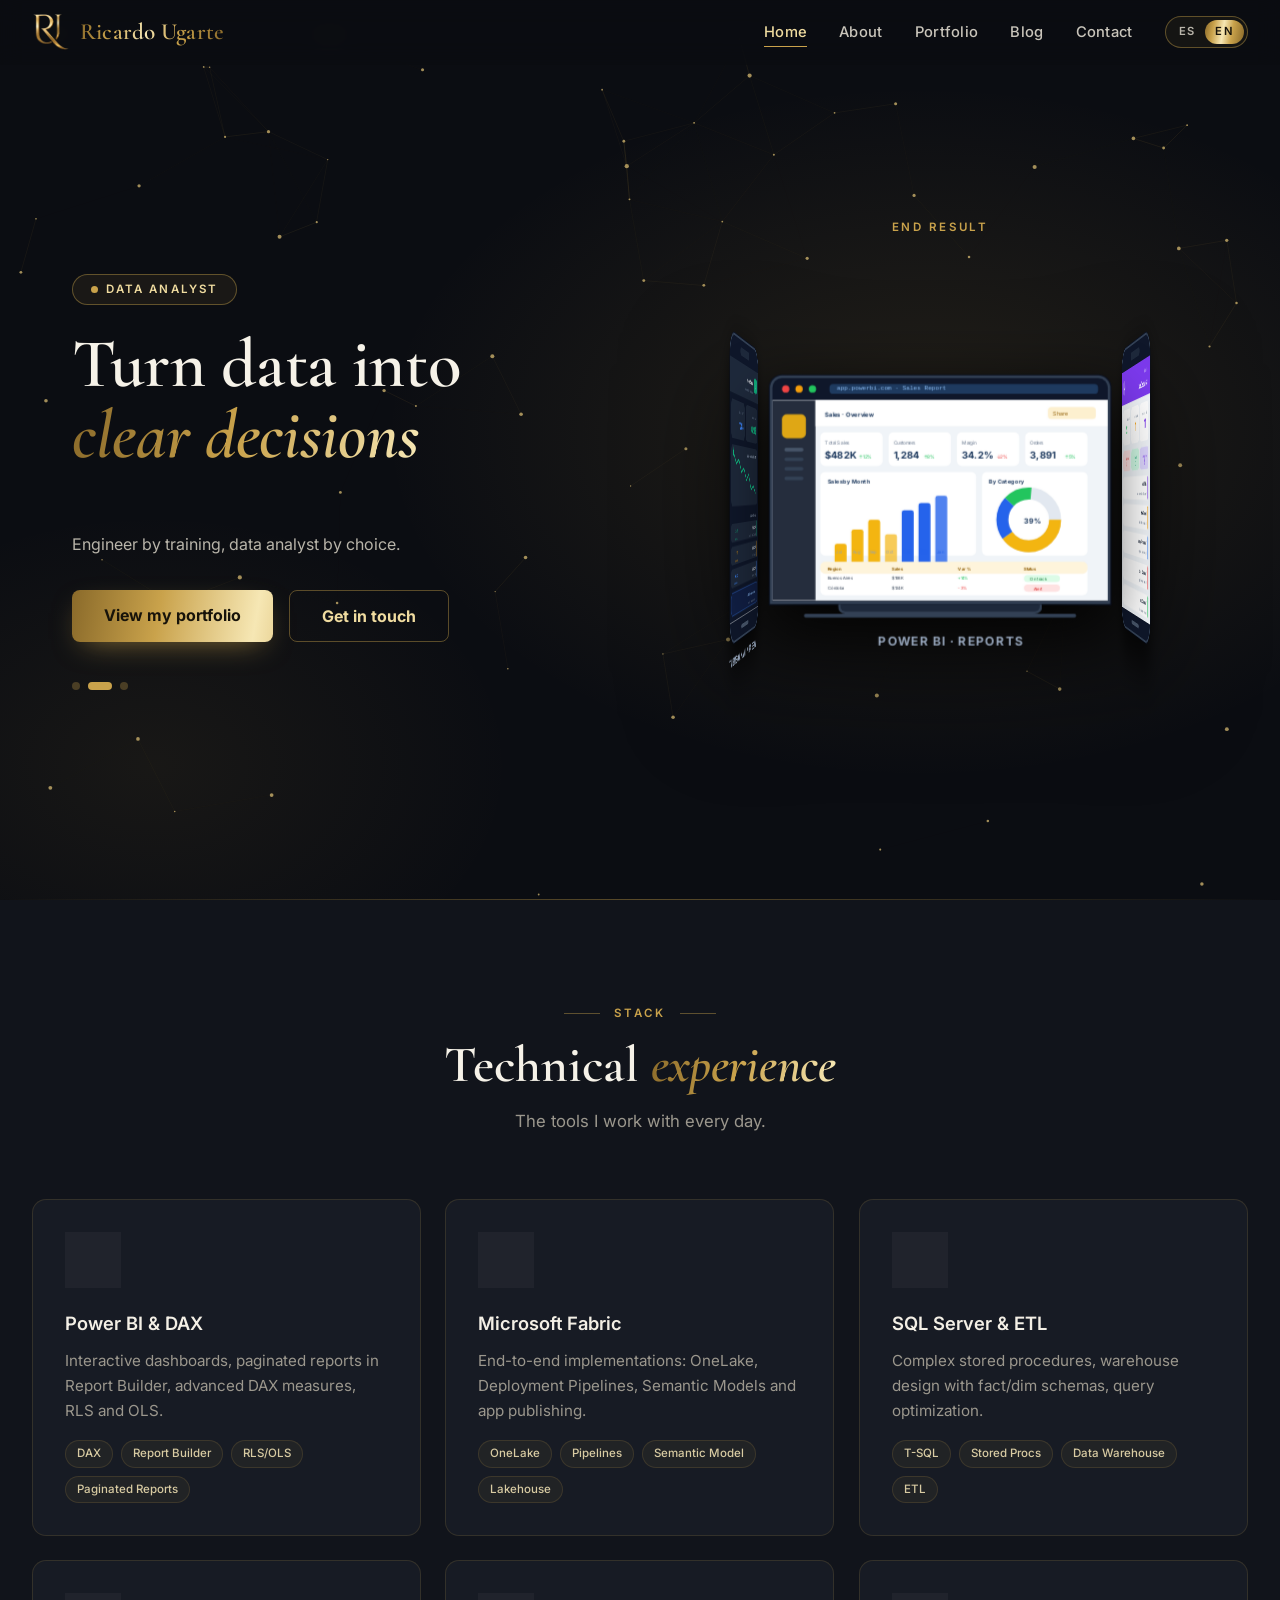
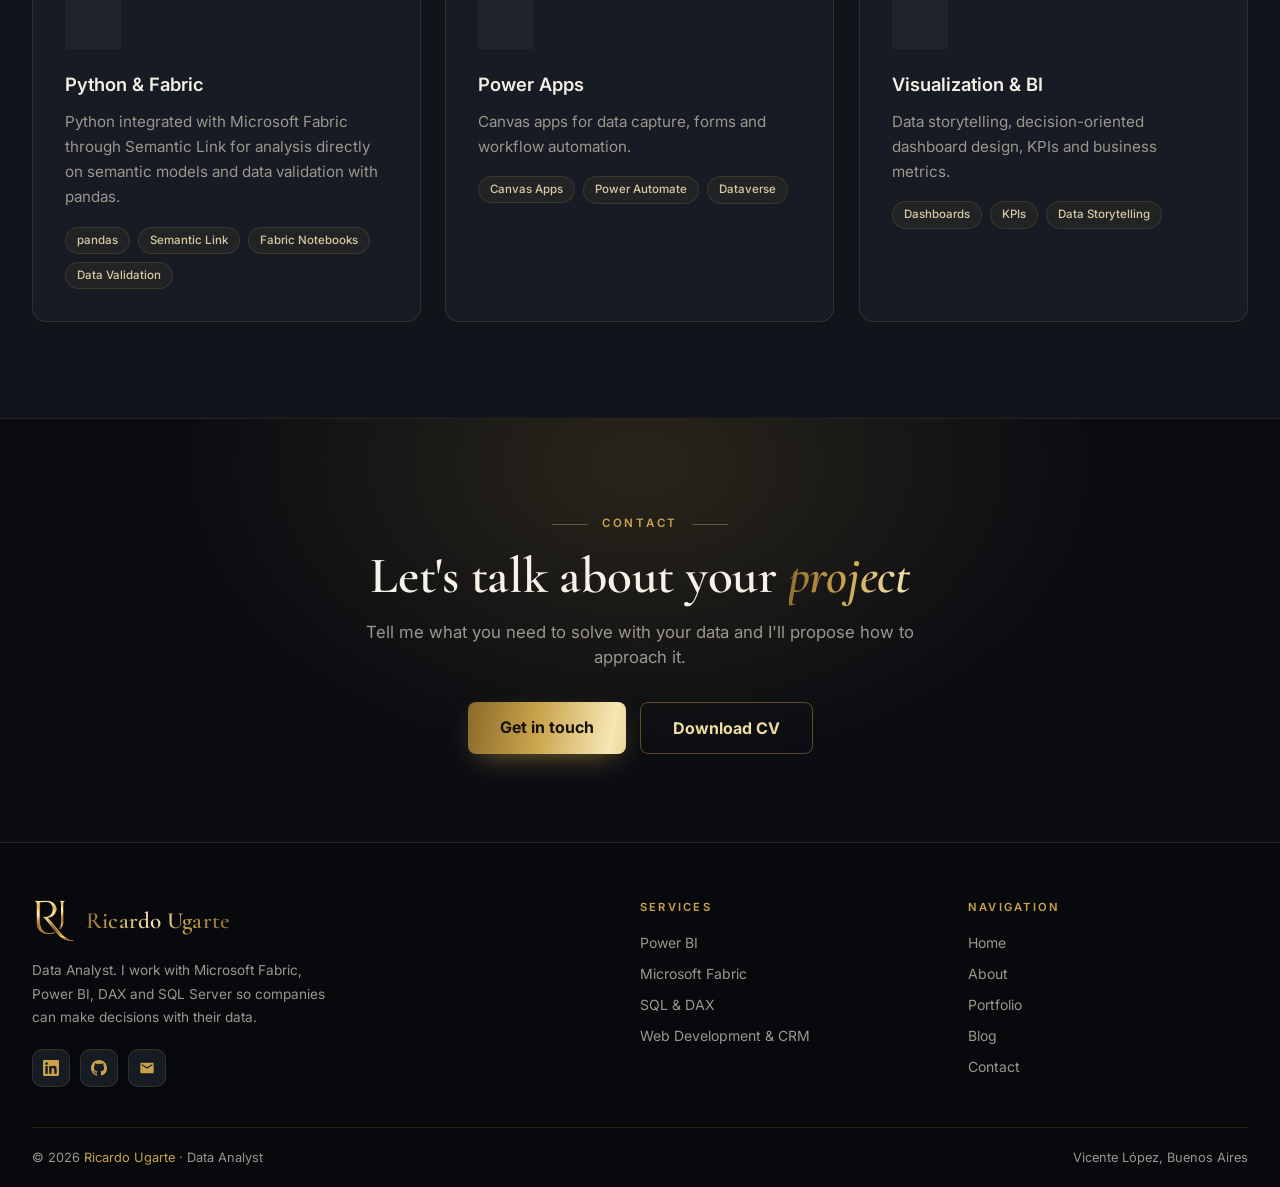
==== commit 3a82e8a2: "Español neutro en todo el sitio y modalidad de trabajo en la experiencia" ====
--- a/index.html
+++ b/index.html
@@ -894,7 +894,7 @@
     <section class="cta-band">
         <div class="section-eyebrow">Contacto</div>
         <h2 class="section-title scroll-reveal">Hablemos de tu <span class="gold-text">proyecto</span></h2>
-        <p class="section-lead max-w-xl mx-auto">Contame qué necesitás resolver con tus datos y vemos cómo encararlo.</p>
+        <p class="section-lead max-w-xl mx-auto">Cuéntame qué necesitas resolver con tus datos y te propongo cómo abordarlo.</p>
         <div class="cta-actions">
             <a href="contact.html" class="hero-btn-primary">Contactarme</a>
             <a href="./assets/CV-Ricardo-Ugarte.pdf" data-href-en="./assets/CV-Ricardo-Ugarte-EN.pdf" class="hero-btn-secondary" target="_blank" rel="noopener">Descargar CV</a>
--- a/brand.css
+++ b/brand.css
@@ -266,3 +266,10 @@
 .lang-toggle span { padding: 6px 10px; border-radius: 999px; color: #b9b5aa; transition: background 0.25s ease, color 0.25s ease; }
 .lang-toggle span.is-on { background: var(--gold-grad); color: #17130a; }
 .lang-toggle:hover span:not(.is-on) { color: var(--gold-hi); }
+
+/* modalidad de trabajo junto a la empresa (Acerca de) */
+.tl-mode {
+  display: inline-block; margin-left: 8px; padding: 2px 9px; border-radius: 999px; vertical-align: middle;
+  font-size: 0.68rem; font-weight: 600; letter-spacing: 0.08em; text-transform: uppercase;
+  color: var(--gold-hi); border: 1px solid var(--line-strong); background: rgba(201, 162, 75, 0.06);
+}
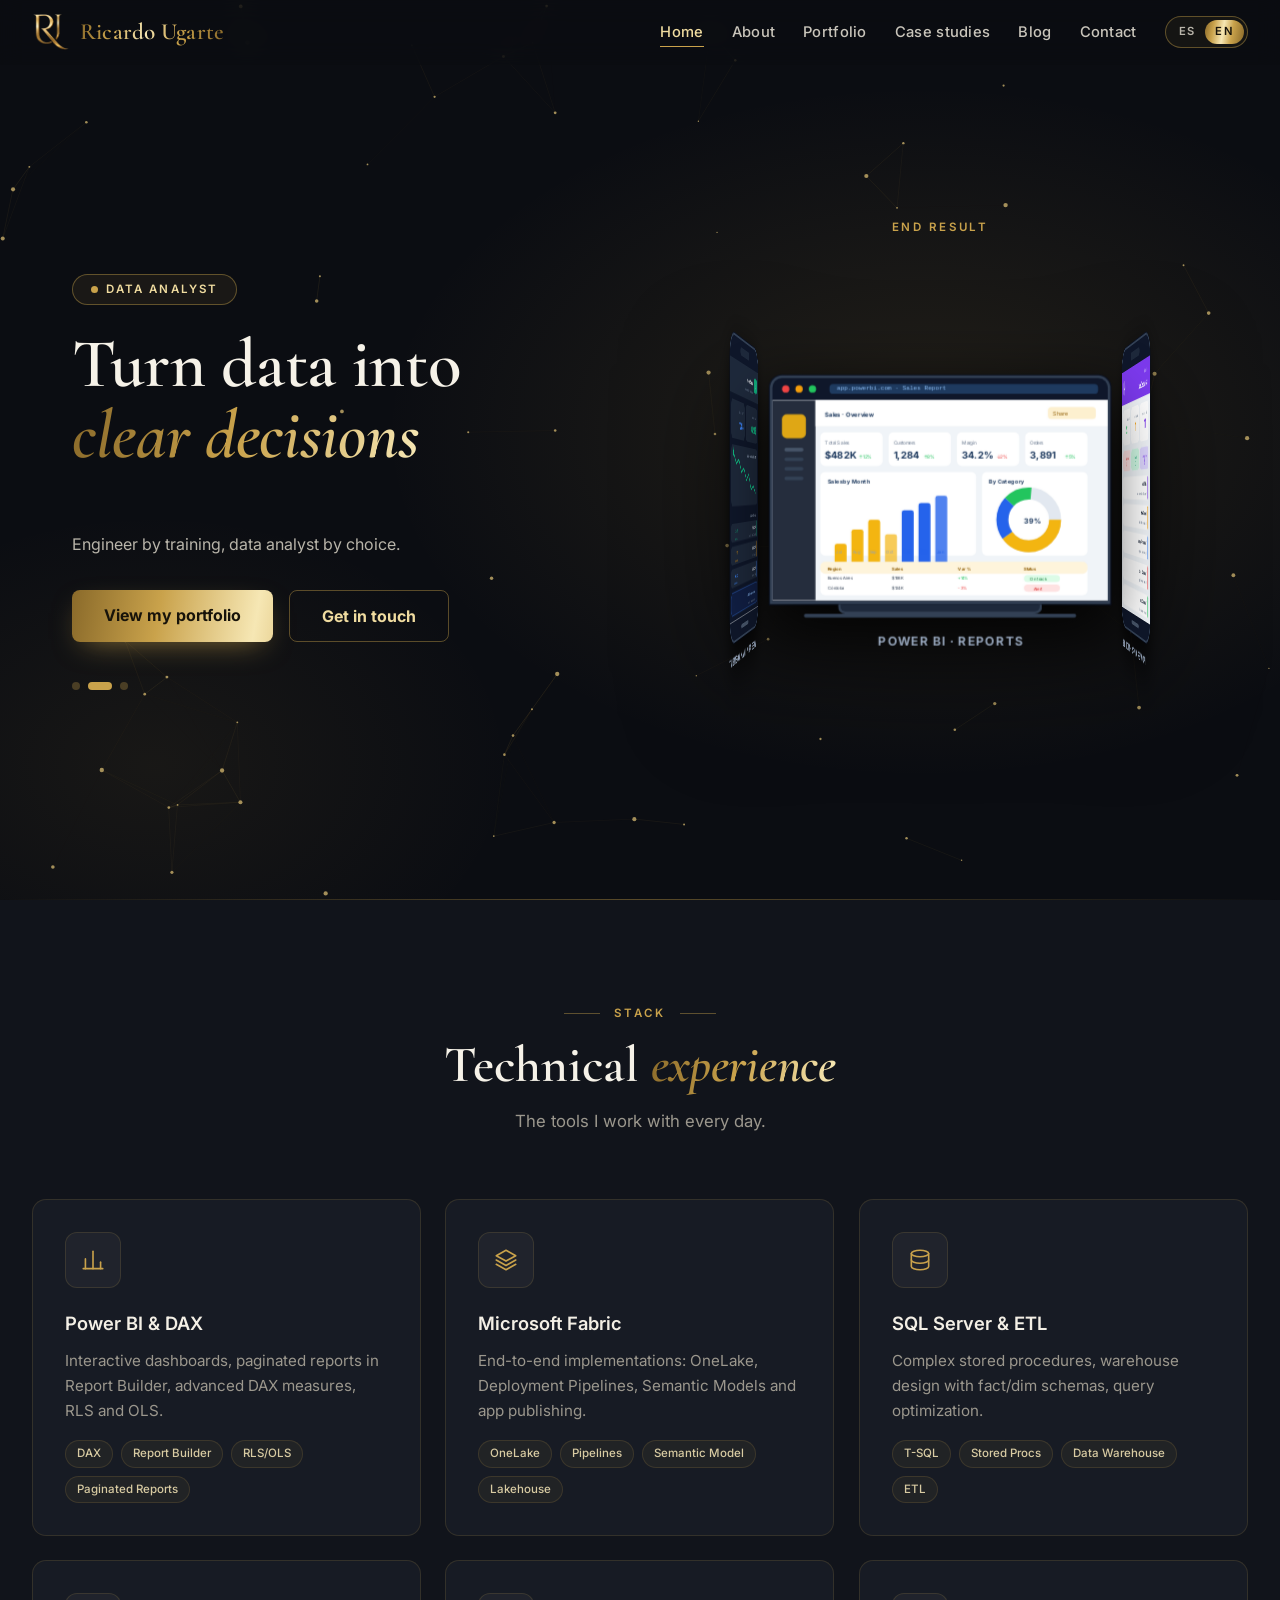
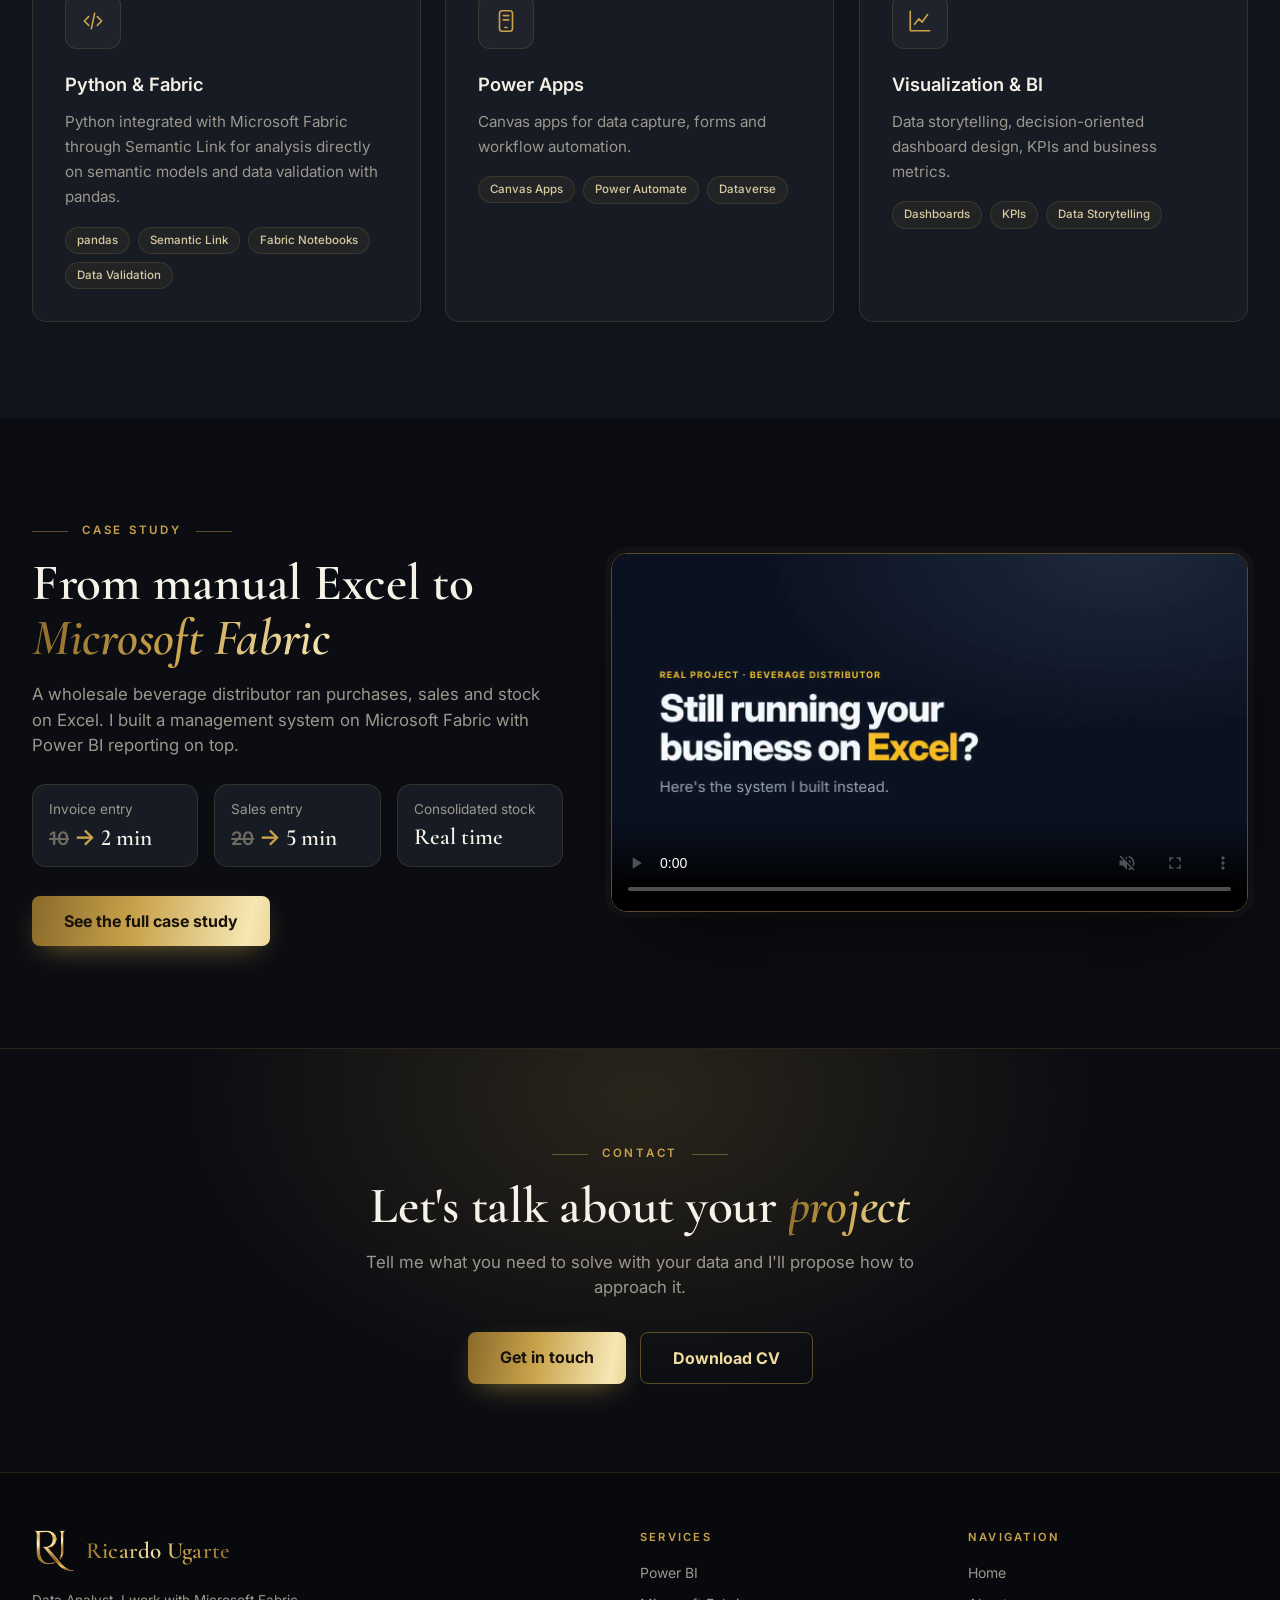
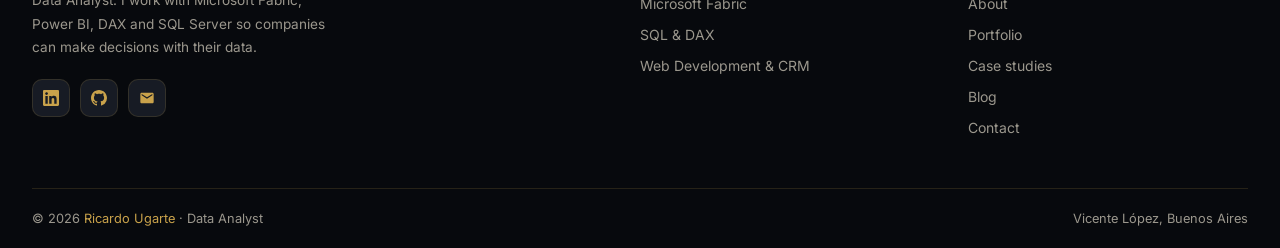
==== commit 39af2156: "Pestaña Casos de éxito con el caso de la distribuidora y video subtitulado" ====
--- a/index.html
+++ b/index.html
@@ -127,18 +127,19 @@
                     <img src="./brand/logo-monogram.png" alt="" width="38" height="38">
                     <span>Ricardo Ugarte</span>
                 </a>
-                <div class="flex items-center gap-5 md:gap-8">
-                <div class="hidden md:flex space-x-8">
+                <div class="flex items-center gap-5 lg:gap-7">
+                <div class="hidden lg:flex space-x-7">
                     <a href="index.html" class="nav-link" aria-current="page">Inicio</a>
                     <a href="about.html" class="nav-link">Acerca de</a>
                     <a href="portfolio.html" class="nav-link">Portfolio</a>
+                    <a href="casos.html" class="nav-link">Casos de éxito</a>
                     <a href="blog.html" class="nav-link">Blog</a>
                     <a href="contact.html" class="nav-link">Contacto</a>
                 </div>
                     <button type="button" class="lang-toggle" aria-label="Cambiar idioma" aria-pressed="false" data-no-i18n>
                         <span data-l="es" class="is-on">ES</span><span data-l="en">EN</span>
                     </button>
-                <div class="md:hidden">
+                <div class="lg:hidden">
                     <button id="mobile-menu-btn" aria-label="Abrir menú" aria-controls="mobile-menu">
                         <svg class="w-6 h-6" fill="none" stroke="currentColor" viewBox="0 0 24 24">
                             <path stroke-linecap="round" stroke-linejoin="round" stroke-width="2" d="M4 6h16M4 12h16M4 18h16"></path>
@@ -148,11 +149,12 @@
                 </div>
             </div>
         </div>
-        <div id="mobile-menu" class="hidden md:hidden">
+        <div id="mobile-menu" class="hidden lg:hidden">
             <div class="px-4 py-2 space-y-2">
                 <a href="index.html" class="block py-2">Inicio</a>
                 <a href="about.html" class="block py-2">Acerca de</a>
                 <a href="portfolio.html" class="block py-2">Portfolio</a>
+                <a href="casos.html" class="block py-2">Casos de éxito</a>
                 <a href="blog.html" class="block py-2">Blog</a>
                 <a href="contact.html" class="block py-2">Contacto</a>
             </div>
@@ -890,6 +892,39 @@
 </div>
 </section>
 
+    <!-- Caso destacado -->
+    <section class="py-24" style="background:var(--ink);">
+        <div class="max-w-7xl mx-auto px-4 sm:px-6 lg:px-8">
+            <div class="featured-case">
+                <div class="scroll-reveal">
+                    <div class="section-eyebrow">Caso de éxito</div>
+                    <h2 class="section-title">De Excel manual a <span class="gold-text">Microsoft Fabric</span></h2>
+                    <p class="section-lead">Una distribuidora mayorista de bebidas gestionaba compras, ventas y stock en Excel. Construí un sistema de gestión sobre Microsoft Fabric, con reportes de Power BI encima.</p>
+                    <div class="case-metrics">
+                        <div class="case-metric">
+                            <div class="case-metric-label">Carga de facturas</div>
+                            <div class="case-metric-value"><s>10</s> <span aria-hidden="true">→</span> 2 min</div>
+                        </div>
+                        <div class="case-metric">
+                            <div class="case-metric-label">Carga de ventas</div>
+                            <div class="case-metric-value"><s>20</s> <span aria-hidden="true">→</span> 5 min</div>
+                        </div>
+                        <div class="case-metric">
+                            <div class="case-metric-label">Stock consolidado</div>
+                            <div class="case-metric-value">En tiempo real</div>
+                        </div>
+                    </div>
+                    <a href="casos.html" class="hero-btn-primary">Ver el caso completo</a>
+                </div>
+                <div class="case-video scroll-reveal">
+                    <video class="autoplay-when-visible" data-subs="distribuidora" muted loop playsinline preload="none" poster="./assets/casos/distribuidora-poster.jpg" aria-label="Recorrido por el sistema de gestión">
+                        <source src="./assets/casos/distribuidora-fabric.mp4" type="video/mp4">
+                    </video>
+                </div>
+            </div>
+        </div>
+    </section>
+
     <!-- Llamado a la acción -->
     <section class="cta-band">
         <div class="section-eyebrow">Contacto</div>
@@ -940,6 +975,7 @@
                     <a href="index.html" class="f-link">Inicio</a>
                     <a href="about.html" class="f-link">Acerca de</a>
                     <a href="portfolio.html" class="f-link">Portfolio</a>
+                    <a href="casos.html" class="f-link">Casos de éxito</a>
                     <a href="blog.html" class="f-link">Blog</a>
                     <a href="contact.html" class="f-link">Contacto</a>
                 </div>
--- a/brand.css
+++ b/brand.css
@@ -82,6 +82,12 @@
 @keyframes gold-sheen { 0%, 100% { background-position: 100% 0; } 50% { background-position: 0% 0; } }
 body.brand .hero-typed-wrap { color: var(--gold); font-weight: 500; letter-spacing: 0.02em; }
 body.brand .hero-sub { color: #b9b5aa; }
+/* tamaño base de los botones, para todas las páginas */
+.hero-btn-primary, .hero-btn-secondary {
+  display: inline-block; padding: 13px 30px; border-radius: 8px; font-size: 1rem; font-weight: 700;
+  text-decoration: none; text-align: center;
+}
+body.brand .hero-btn-secondary { border-width: 1px; border-style: solid; }
 body.brand .hero-btn-primary {
   position: relative; overflow: hidden; background: var(--gold-grad); background-size: 200% 100%;
   color: #17130a; font-weight: 700; border: 0;
@@ -273,3 +279,96 @@
   font-size: 0.68rem; font-weight: 600; letter-spacing: 0.08em; text-transform: uppercase;
   color: var(--gold-hi); border: 1px solid var(--line-strong); background: rgba(201, 162, 75, 0.06);
 }
+
+/* ============================================================
+   Casos de éxito
+   ============================================================ */
+.case-hero {
+  position: relative; padding: 8.5rem 0 4.5rem; overflow: hidden;
+  background:
+    radial-gradient(50% 70% at 85% 10%, rgba(201, 162, 75, 0.14) 0%, transparent 70%),
+    var(--ink);
+  border-bottom: 1px solid var(--line);
+}
+.case-kicker { color: var(--muted); font-size: 0.95rem; margin-bottom: 0.6rem; }
+body.brand h1.case-title { font-size: clamp(2.6rem, 5.6vw, 4.6rem); line-height: 1.02; margin-bottom: 1.4rem; }
+.case-lead { color: #b9b5aa; font-size: 1.08rem; line-height: 1.75; max-width: 760px; }
+.case-metrics { display: grid; grid-template-columns: repeat(3, minmax(0, 1fr)); gap: 16px; margin: 2.4rem 0 0.4rem; max-width: 900px; }
+.case-metric { background: var(--ink-3); border: 1px solid var(--line); border-radius: 14px; padding: 1.2rem 1.4rem; }
+.case-metric-label { color: var(--muted); font-size: 0.85rem; margin-bottom: 0.35rem; }
+.case-metric-value { font-family: var(--serif); font-size: clamp(1.7rem, 2.6vw, 2.2rem); font-weight: 600; color: #f6f2e8; line-height: 1.1; }
+.case-metric-value s { color: #6f6b62; text-decoration-thickness: 2px; font-size: 0.8em; }
+.case-metric-value span { color: var(--gold); }
+@media (max-width: 640px) { .case-metrics { grid-template-columns: 1fr; } }
+
+.case-section { padding: 5rem 0; }
+.case-section:not(.section-dark) { background: var(--ink); }
+.case-video {
+  border-radius: 16px; overflow: hidden; border: 1px solid var(--line-strong);
+  box-shadow: 0 40px 80px -40px rgba(0, 0, 0, 0.9), 0 0 0 6px rgba(201, 162, 75, 0.04);
+}
+.case-video video { display: block; width: 100%; height: auto; background: #000; }
+.case-note { color: var(--muted); font-size: 0.82rem; text-align: center; margin-top: 1rem; }
+
+.case-grid-2 { display: grid; grid-template-columns: 1fr 1fr; gap: 20px; }
+@media (max-width: 760px) { .case-grid-2 { grid-template-columns: 1fr; } }
+.case-list { list-style: none; padding: 0; margin: 0; }
+.case-list li { position: relative; padding: 0.55rem 0 0.55rem 1.6rem; color: #d6d1c5; border-bottom: 1px solid rgba(201, 162, 75, 0.08); }
+.case-list li:last-child { border-bottom: 0; }
+.case-list li::before { content: ''; position: absolute; left: 2px; top: 1.05rem; width: 8px; height: 8px; transform: rotate(45deg); background: var(--gold); }
+
+.case-gallery { display: grid; grid-template-columns: 1fr 1fr; gap: 22px; margin-top: 2.2rem; }
+@media (max-width: 760px) { .case-gallery { grid-template-columns: 1fr; } }
+.case-shot { margin: 0; }
+.case-zoom {
+  display: block; width: 100%; padding: 0; border: 1px solid var(--line); border-radius: 12px; overflow: hidden;
+  background: #fff; cursor: zoom-in; transition: transform 0.3s ease, border-color 0.3s ease, box-shadow 0.3s ease;
+}
+.case-zoom img { display: block; width: 100%; height: auto; transition: transform 0.6s ease; }
+.case-zoom:hover { border-color: var(--line-strong); transform: translateY(-3px); box-shadow: 0 24px 50px -28px rgba(0, 0, 0, 0.9); }
+.case-zoom:hover img { transform: scale(1.02); }
+.case-shot figcaption { color: #b9b5aa; font-size: 0.9rem; margin-top: 0.8rem; }
+
+.case-flow { list-style: none; padding: 0; margin: 2rem 0 0; display: flex; flex-wrap: wrap; align-items: center; gap: 10px; counter-reset: flow; }
+.case-flow li {
+  counter-increment: flow; display: inline-flex; align-items: center; gap: 10px;
+  padding: 10px 16px; border-radius: 999px; border: 1px solid var(--line-strong); background: rgba(201, 162, 75, 0.06);
+  color: #ece7db; font-size: 0.9rem; font-weight: 500;
+}
+.case-flow li::before { content: counter(flow); font-family: var(--serif); color: var(--gold); font-weight: 600; font-size: 1.05rem; }
+.case-flow li:not(:last-child)::after { content: '→'; color: var(--gold); margin-left: 6px; }
+
+.case-lightbox { padding: 0; border: 1px solid var(--line-strong); border-radius: 12px; background: #000; max-width: 94vw; max-height: 92vh; overflow: hidden; }
+.case-lightbox::backdrop { background: rgba(5, 6, 9, 0.88); backdrop-filter: blur(4px); }
+.case-lightbox img { display: block; max-width: 94vw; max-height: 92vh; width: auto; height: auto; }
+.case-lightbox-close {
+  position: absolute; top: 10px; right: 10px; width: 38px; height: 38px; border-radius: 999px; border: 1px solid var(--line-strong);
+  background: rgba(11, 13, 18, 0.85); color: var(--gold-hi); font-size: 1.4rem; line-height: 1; cursor: pointer;
+}
+
+/* caso destacado en el inicio y en el portfolio */
+.featured-case { display: grid; grid-template-columns: 5fr 6fr; gap: 48px; align-items: center; }
+@media (max-width: 900px) { .featured-case { grid-template-columns: 1fr; gap: 32px; } }
+.featured-case .case-metrics { grid-template-columns: repeat(3, minmax(0, 1fr)); margin: 1.6rem 0 1.8rem; }
+.featured-case .case-metric { padding: 0.9rem 1rem; }
+.featured-case .case-metric-value { font-size: 1.45rem; }
+@media (max-width: 640px) { .featured-case .case-metrics { grid-template-columns: 1fr; } }
+.case-banner {
+  display: flex; align-items: center; justify-content: space-between; gap: 24px; flex-wrap: wrap;
+  padding: 1.4rem 1.6rem; margin-bottom: 2.5rem; border-radius: 14px; text-decoration: none;
+  border: 1px solid var(--line-strong);
+  background: linear-gradient(100deg, rgba(201, 162, 75, 0.12), rgba(201, 162, 75, 0.03) 60%), var(--ink-3);
+  transition: transform 0.25s ease, box-shadow 0.25s ease;
+}
+.case-banner:hover { transform: translateY(-2px); box-shadow: 0 20px 44px -26px rgba(0, 0, 0, 0.9); }
+.case-banner-tag { color: var(--gold); font-size: 0.72rem; font-weight: 600; letter-spacing: 0.2em; text-transform: uppercase; }
+.case-banner-title { font-family: var(--serif); font-size: 1.6rem; font-weight: 600; color: #f6f2e8; margin-top: 2px; }
+.case-banner-go { color: var(--gold-hi); font-weight: 600; white-space: nowrap; }
+.case-metric-value { font-variant-numeric: lining-nums; }
+.case-gallery > .case-shot:last-child:nth-child(odd) { grid-column: 1 / -1; max-width: 860px; justify-self: center; }
+
+/* subtítulos del video */
+video::cue {
+  background: rgba(11, 13, 18, 0.82); color: #f6f2e8;
+  font-family: 'Inter', sans-serif; font-size: 1.05rem; line-height: 1.45;
+}
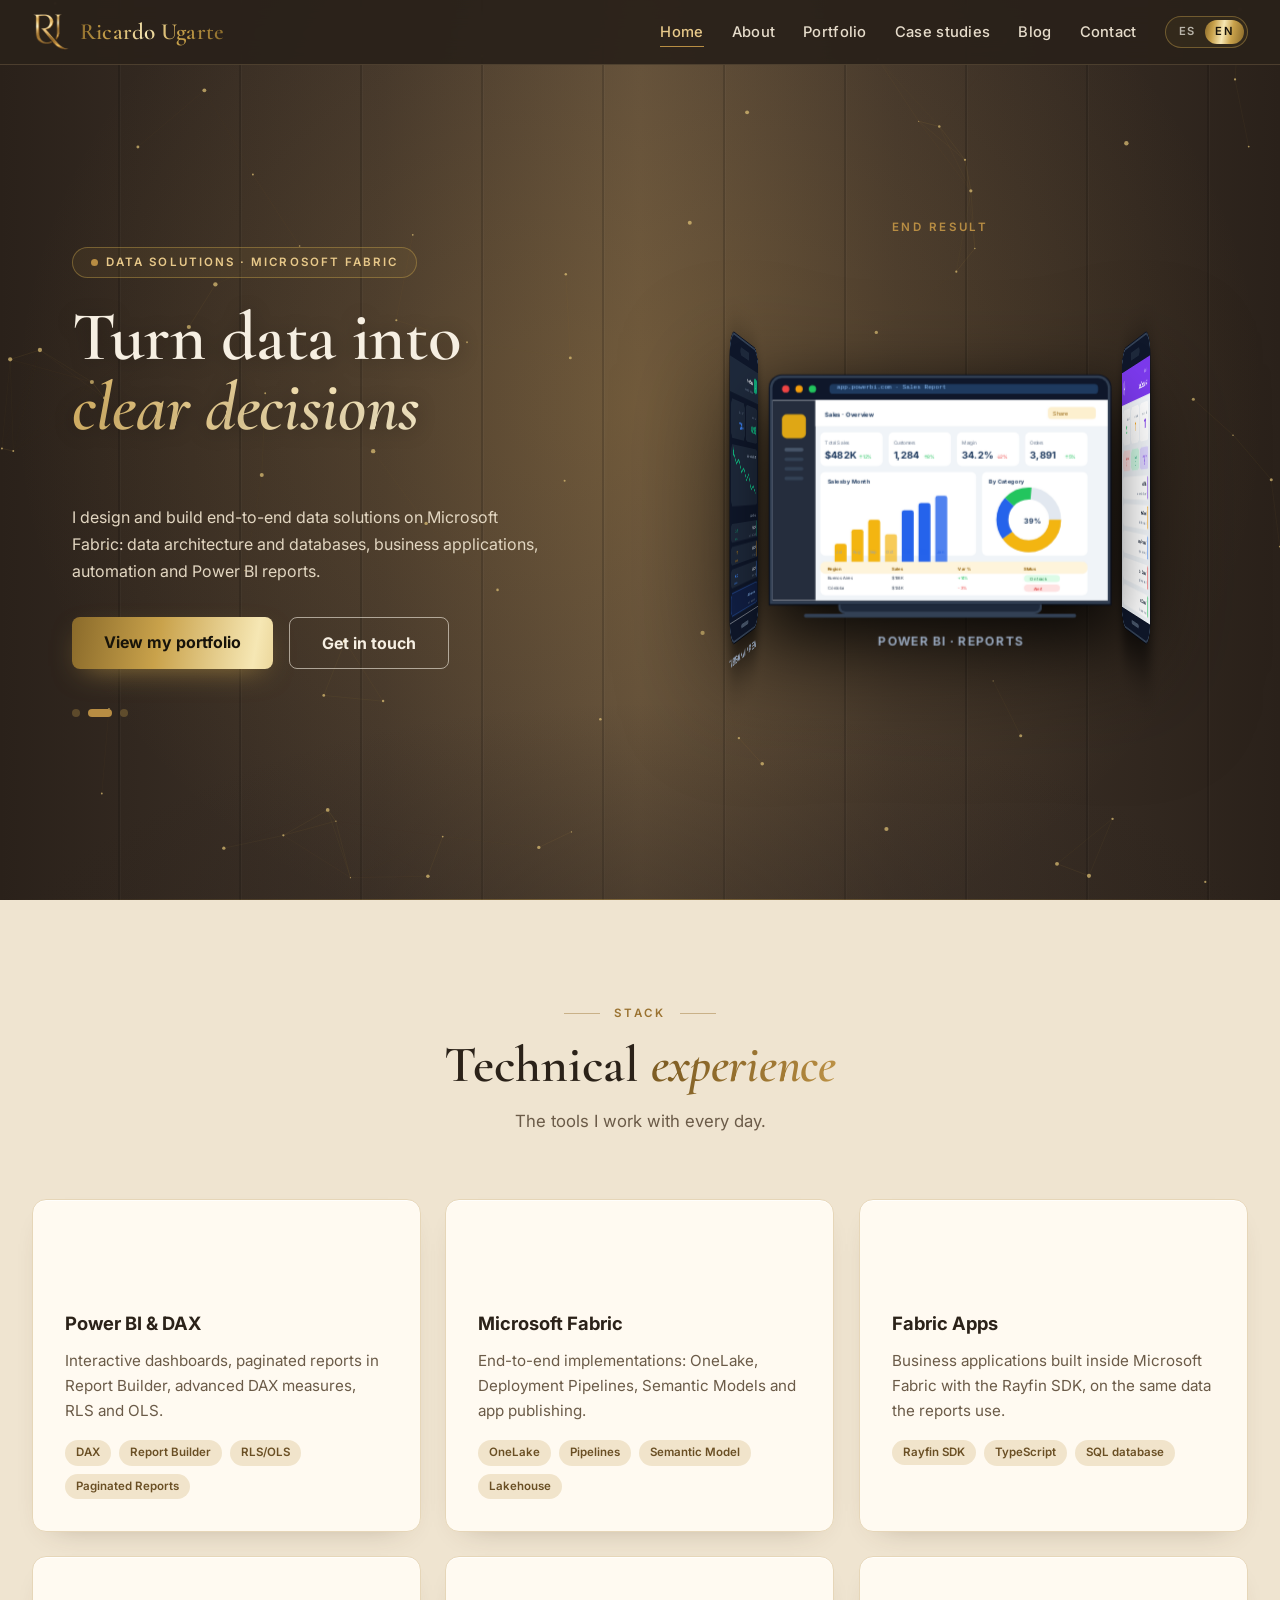
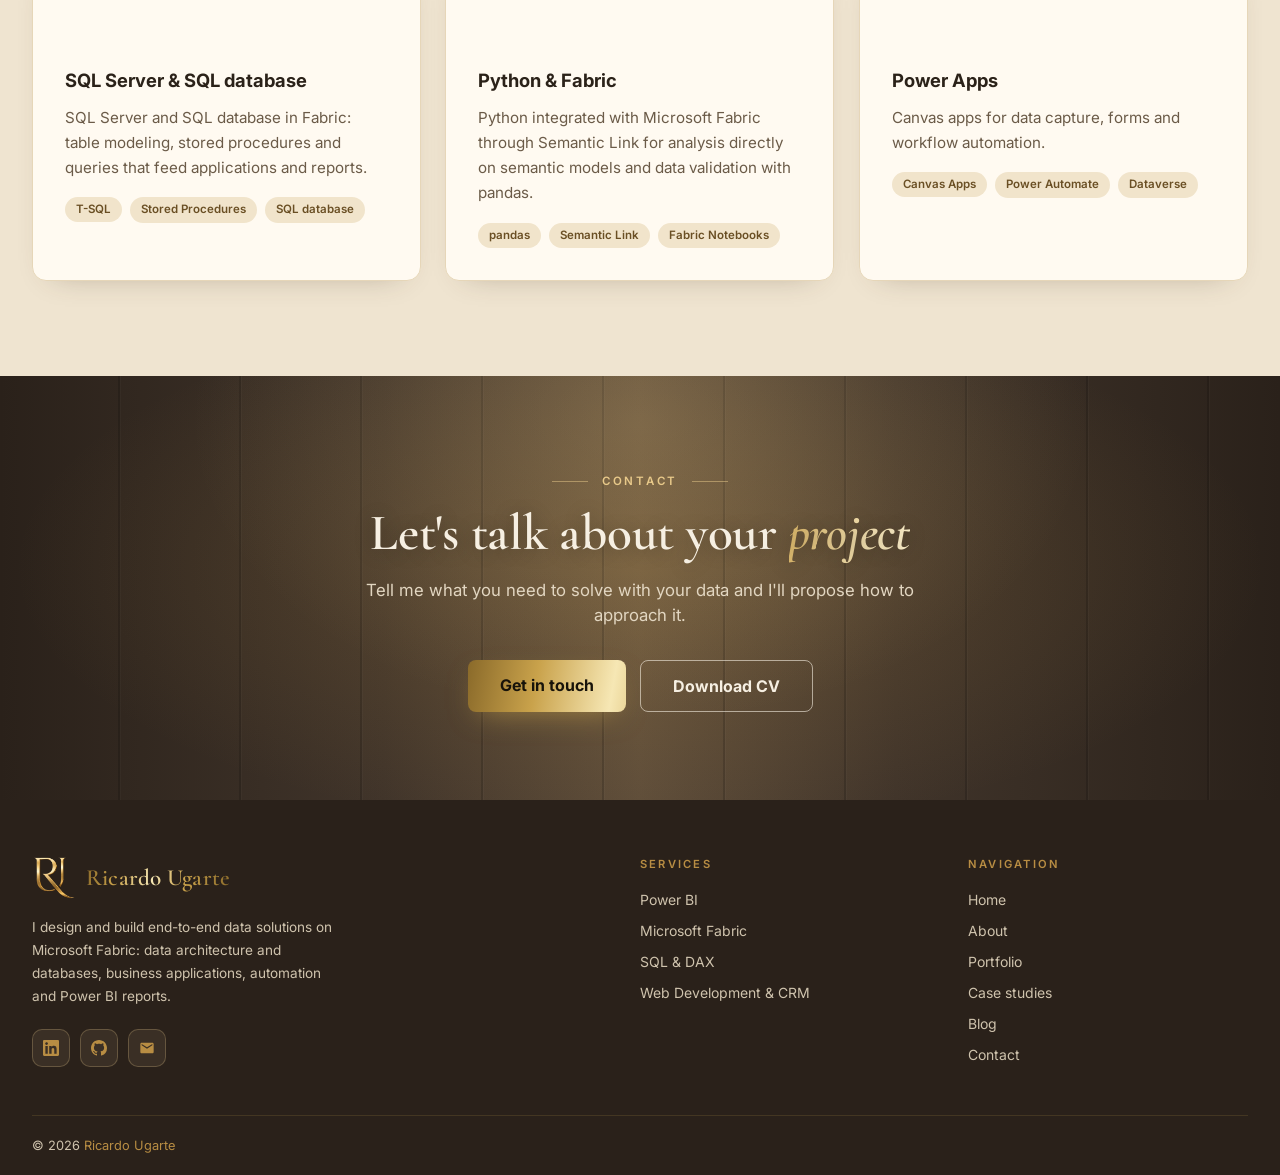
==== commit 52c5c77f: "Diseño cálido, propuesta de valor y presentación como soluciones de datos" ====
--- a/index.html
+++ b/index.html
@@ -3,21 +3,21 @@
 <head>
     <meta charset="UTF-8">
     <meta name="viewport" content="width=device-width, initial-scale=1.0">
-    <title>Ricardo Ugarte · Data Analyst · Microsoft Fabric y Power BI</title>
-    <meta name="description" content="Analista de datos especializado en Microsoft Fabric, Power BI, DAX y SQL Server. Reportes, modelos semánticos e implementaciones de punta a punta.">
+    <title>Ricardo Ugarte · Soluciones de datos en Microsoft Fabric y Power BI</title>
+    <meta name="description" content="Diseño y desarrollo soluciones de datos de punta a punta en Microsoft Fabric: arquitectura y bases de datos, aplicaciones de gestión, automatización y reportes de Power BI.">
     <link rel="canonical" href="https://ricardo-ugarte.github.io/Ricardo-Ugarte/">
     <meta name="theme-color" content="#0b0d12">
     <link rel="icon" type="image/png" href="./brand/favicon.png">
     <link rel="apple-touch-icon" href="./brand/apple-touch-icon.png">
     <meta property="og:type" content="website">
     <meta property="og:locale" content="es_AR">
-    <meta property="og:title" content="Ricardo Ugarte · Data Analyst">
-    <meta property="og:description" content="Microsoft Fabric, Power BI, DAX y SQL Server. De la fuente al reporte.">
+    <meta property="og:title" content="Ricardo Ugarte · Soluciones de datos en Microsoft Fabric">
+    <meta property="og:description" content="Diseño y desarrollo soluciones de datos de punta a punta en Microsoft Fabric: arquitectura y bases de datos, aplicaciones de gestión, automatización y reportes de Power BI.">
     <meta property="og:url" content="https://ricardo-ugarte.github.io/Ricardo-Ugarte/">
     <meta property="og:image" content="https://ricardo-ugarte.github.io/Ricardo-Ugarte/brand/og-image.jpg">
     <meta name="twitter:card" content="summary_large_image">
     <script type="application/ld+json">
-    {"@context":"https://schema.org","@type":"Person","name":"Ricardo Ugarte","jobTitle":"Data Analyst","url":"https://ricardo-ugarte.github.io/Ricardo-Ugarte/","image":"https://ricardo-ugarte.github.io/Ricardo-Ugarte/resources/profile-photo.jpg","sameAs":["https://www.linkedin.com/in/ricardo-ugarte","https://github.com/Ricardo-Ugarte"],"knowsAbout":["Microsoft Fabric","Power BI","DAX","SQL Server"]}
+    {"@context":"https://schema.org","@type":"Person","name":"Ricardo Ugarte","description":"Diseño y desarrollo soluciones de datos de punta a punta en Microsoft Fabric: arquitectura y bases de datos, aplicaciones de gestión, automatización y reportes de Power BI.","url":"https://ricardo-ugarte.github.io/Ricardo-Ugarte/","image":"https://ricardo-ugarte.github.io/Ricardo-Ugarte/resources/profile-photo.jpg","sameAs":["https://www.linkedin.com/in/ricardo-ugarte","https://github.com/Ricardo-Ugarte"],"knowsAbout":["Microsoft Fabric","Power BI","DAX","SQL Server"]}
     </script>
     <link rel="stylesheet" href="./tailwind.css">
     <script src="https://cdnjs.cloudflare.com/ajax/libs/typed.js/2.0.12/typed.min.js"></script>
@@ -364,13 +364,13 @@
 
         <!-- LEFT: texto -->
         <div>
-          <div class="hero-tag hero-in">Data Analyst</div>
+          <div class="hero-tag hero-in">Soluciones de datos · Microsoft Fabric</div>
           <h1 class="hero-h1 hero-in">
             Convierte los datos en <br><span>decisiones claras</span>
           </h1>
           <div class="hero-typed-wrap hero-in" data-no-i18n><span id="typed-text"></span></div>
           <p class="hero-sub hero-in">
-            Ingeniero de formación, analista de datos por elección.
+            Diseño y desarrollo soluciones de datos de punta a punta en Microsoft Fabric: arquitectura y bases de datos, aplicaciones de gestión, automatización y reportes de Power BI.
           </p>
           <div class="hero-actions hero-in">
             <a href="portfolio.html" class="hero-btn-primary">Ver mi portfolio</a>
@@ -799,128 +799,60 @@
             </div>
             
             <div class="grid md:grid-cols-2 lg:grid-cols-3 gap-6" data-stagger>
-    
-    <!-- Power BI & DAX -->
-    <div class="scroll-reveal h-full"><div class="g-card h-full">
-        <div class="g-icon">
-        <svg width="26" height="26" viewBox="0 0 24 24" fill="none" stroke="currentColor" stroke-width="1.5" stroke-linecap="round" stroke-linejoin="round" aria-hidden="true"><path d="M5 20V11"/><path d="M12 20V4"/><path d="M19 20v-6"/><path d="M3 20h18"/></svg>
-    </div>
-        <h3>Power BI & DAX</h3>
-        <p>Dashboards interactivos, reportes paginados en Report Builder, medidas DAX avanzadas, RLS y OLS.</p>
-        <div class="flex flex-wrap gap-2">
-            <span class="g-chip">DAX</span>
-            <span class="g-chip">Report Builder</span>
-            <span class="g-chip">RLS/OLS</span>
-            <span class="g-chip">Paginated Reports</span>
-        </div>
-    </div></div>
-
-    <!-- Microsoft Fabric -->
-    <div class="scroll-reveal h-full"><div class="g-card h-full">
-        <div class="g-icon">
-        <svg width="26" height="26" viewBox="0 0 24 24" fill="none" stroke="currentColor" stroke-width="1.5" stroke-linecap="round" stroke-linejoin="round" aria-hidden="true"><path d="M12 3 3 8l9 5 9-5-9-5Z"/><path d="m3 12 9 5 9-5"/><path d="m3 16 9 5 9-5"/></svg>
-    </div>
-        <h3>Microsoft Fabric</h3>
-        <p>Implementaciones end-to-end: OneLake, Deployment Pipelines, Semantic Models y publicación de apps.</p>
-        <div class="flex flex-wrap gap-2">
-            <span class="g-chip">OneLake</span>
-            <span class="g-chip">Pipelines</span>
-            <span class="g-chip">Semantic Model</span>
-            <span class="g-chip">Lakehouse</span>
-        </div>
-    </div></div>
-
-    <!-- SQL Server & ETL -->
-    <div class="scroll-reveal h-full"><div class="g-card h-full">
-        <div class="g-icon">
-        <svg width="26" height="26" viewBox="0 0 24 24" fill="none" stroke="currentColor" stroke-width="1.5" stroke-linecap="round" stroke-linejoin="round" aria-hidden="true"><ellipse cx="12" cy="6" rx="8" ry="3"/><path d="M4 6v6c0 1.66 3.58 3 8 3s8-1.34 8-3V6"/><path d="M4 12v6c0 1.66 3.58 3 8 3s8-1.34 8-3v-6"/></svg>
-    </div>
-        <h3>SQL Server & ETL</h3>
-        <p>Stored procedures complejos, diseño de warehouses con esquemas fact/dim, optimización de queries.</p>
-        <div class="flex flex-wrap gap-2">
-            <span class="g-chip">T-SQL</span>
-            <span class="g-chip">Stored Procs</span>
-            <span class="g-chip">Data Warehouse</span>
-            <span class="g-chip">ETL</span>
-        </div>
-    </div></div>
-
-    <!-- Python & Fabric -->
-<div class="scroll-reveal h-full"><div class="g-card h-full">
-    <div class="g-icon">
-        <svg width="26" height="26" viewBox="0 0 24 24" fill="none" stroke="currentColor" stroke-width="1.5" stroke-linecap="round" stroke-linejoin="round" aria-hidden="true"><path d="m8 8-4 4 4 4"/><path d="m16 8 4 4-4 4"/><path d="m13.5 5-3 14"/></svg>
-    </div>
-    <h3>Python & Fabric</h3>
-    <p>Integración de Python con Microsoft Fabric mediante Semantic Link para análisis directo sobre modelos semánticos y validación de datos con pandas.</p>
-    <div class="flex flex-wrap gap-2">
-        <span class="g-chip">pandas</span>
-        <span class="g-chip">Semantic Link</span>
-        <span class="g-chip">Fabric Notebooks</span>
-        <span class="g-chip">Data Validation</span>
-    </div>
-</div></div>
-
-    <!-- Power Apps -->
-    <div class="scroll-reveal h-full"><div class="g-card h-full">
-        <div class="g-icon">
-        <svg width="26" height="26" viewBox="0 0 24 24" fill="none" stroke="currentColor" stroke-width="1.5" stroke-linecap="round" stroke-linejoin="round" aria-hidden="true"><rect x="6" y="2.5" width="12" height="19" rx="2.5"/><path d="M9.5 7h5"/><path d="M9.5 11h5"/><path d="M11 18h2"/></svg>
-    </div>
-        <h3>Power Apps</h3>
-        <p>Aplicaciones canvas para captura de datos, formularios y automatización de flujos de trabajo.</p>
-        <div class="flex flex-wrap gap-2">
-            <span class="g-chip">Canvas Apps</span>
-            <span class="g-chip">Power Automate</span>
-            <span class="g-chip">Dataverse</span>
-        </div>
-    </div></div>
-
-    <!-- Visualización & BI -->
-<div class="scroll-reveal h-full"><div class="g-card h-full">
-    <div class="g-icon">
-        <svg width="26" height="26" viewBox="0 0 24 24" fill="none" stroke="currentColor" stroke-width="1.5" stroke-linecap="round" stroke-linejoin="round" aria-hidden="true"><path d="M3 3v18h18"/><path d="m7 15 4-5 3 3 5-7"/></svg>
-    </div>
-    <h3>Visualización & BI</h3>
-    <p>Storytelling con datos, diseño de dashboards orientados a decisiones, KPIs y métricas de negocio.</p>
-    <div class="flex flex-wrap gap-2">
-        <span class="g-chip">Dashboards</span>
-        <span class="g-chip">KPIs</span>
-        <span class="g-chip">Data Storytelling</span>
-    </div></div>
-</div>
-
-</div>
-</div>
-</section>
-
-    <!-- Caso destacado -->
-    <section class="py-24" style="background:var(--ink);">
-        <div class="max-w-7xl mx-auto px-4 sm:px-6 lg:px-8">
-            <div class="featured-case">
-                <div class="scroll-reveal">
-                    <div class="section-eyebrow">Caso de éxito</div>
-                    <h2 class="section-title">De Excel manual a <span class="gold-text">Microsoft Fabric</span></h2>
-                    <p class="section-lead">Una distribuidora mayorista de bebidas gestionaba compras, ventas y stock en Excel. Construí un sistema de gestión sobre Microsoft Fabric, con reportes de Power BI encima.</p>
-                    <div class="case-metrics">
-                        <div class="case-metric">
-                            <div class="case-metric-label">Carga de facturas</div>
-                            <div class="case-metric-value"><s>10</s> <span aria-hidden="true">→</span> 2 min</div>
-                        </div>
-                        <div class="case-metric">
-                            <div class="case-metric-label">Carga de ventas</div>
-                            <div class="case-metric-value"><s>20</s> <span aria-hidden="true">→</span> 5 min</div>
-                        </div>
-                        <div class="case-metric">
-                            <div class="case-metric-label">Stock consolidado</div>
-                            <div class="case-metric-value">En tiempo real</div>
-                        </div>
-                    </div>
-                    <a href="casos.html" class="hero-btn-primary">Ver el caso completo</a>
-                </div>
-                <div class="case-video scroll-reveal">
-                    <video class="autoplay-when-visible" data-subs="distribuidora" muted loop playsinline preload="none" poster="./assets/casos/distribuidora-poster.jpg" aria-label="Recorrido por el sistema de gestión">
-                        <source src="./assets/casos/distribuidora-fabric.mp4" type="video/mp4">
-                    </video>
-                </div>
+                <div class="scroll-reveal h-full"><div class="g-card h-full">
+                    <div class="g-icon">
+                        <svg width="26" height="26" viewBox="0 0 24 24" fill="none" stroke="currentColor" stroke-width="1.5" stroke-linecap="round" stroke-linejoin="round" aria-hidden="true"><path d="M5 20V11"/><path d="M12 20V4"/><path d="M19 20v-6"/><path d="M3 20h18"/></svg>
+                        <img class="g-logo" src="./assets/logos/power-bi.svg" alt="" width="34" height="34">
+                    </div>
+                    <h3>Power BI &amp; DAX</h3>
+                    <p>Dashboards interactivos, reportes paginados en Report Builder, medidas DAX avanzadas, RLS y OLS.</p>
+                    <div class="flex flex-wrap gap-2"><span class="g-chip">DAX</span><span class="g-chip">Report Builder</span><span class="g-chip">RLS/OLS</span><span class="g-chip">Paginated Reports</span></div>
+                </div></div>
+                <div class="scroll-reveal h-full"><div class="g-card h-full">
+                    <div class="g-icon">
+                        <svg width="26" height="26" viewBox="0 0 24 24" fill="none" stroke="currentColor" stroke-width="1.5" stroke-linecap="round" stroke-linejoin="round" aria-hidden="true"><path d="M12 3 3 8l9 5 9-5-9-5Z"/><path d="m3 12 9 5 9-5"/><path d="m3 16 9 5 9-5"/></svg>
+                        <img class="g-logo" src="./assets/logos/fabric.svg" alt="" width="34" height="34">
+                    </div>
+                    <h3>Microsoft Fabric</h3>
+                    <p>Implementaciones end-to-end: OneLake, Deployment Pipelines, Semantic Models y publicación de apps.</p>
+                    <div class="flex flex-wrap gap-2"><span class="g-chip">OneLake</span><span class="g-chip">Pipelines</span><span class="g-chip">Semantic Model</span><span class="g-chip">Lakehouse</span></div>
+                </div></div>
+                <div class="scroll-reveal h-full"><div class="g-card h-full">
+                    <div class="g-icon">
+                        <svg width="26" height="26" viewBox="0 0 24 24" fill="none" stroke="currentColor" stroke-width="1.5" stroke-linecap="round" stroke-linejoin="round" aria-hidden="true"><rect x="3" y="3" width="7" height="7" rx="1.5"/><rect x="14" y="3" width="7" height="7" rx="1.5"/><rect x="3" y="14" width="7" height="7" rx="1.5"/><path d="M17.5 14v7"/><path d="M14 17.5h7"/></svg>
+                        <img class="g-logo" src="./assets/logos/fabric-apps.svg" alt="" width="34" height="34">
+                    </div>
+                    <h3>Fabric Apps</h3>
+                    <p>Aplicaciones de gestión construidas dentro de Microsoft Fabric con el SDK Rayfin, sobre los mismos datos que usan los reportes.</p>
+                    <div class="flex flex-wrap gap-2"><span class="g-chip">Rayfin SDK</span><span class="g-chip">TypeScript</span><span class="g-chip">SQL database</span></div>
+                </div></div>
+                <div class="scroll-reveal h-full"><div class="g-card h-full">
+                    <div class="g-icon">
+                        <svg width="26" height="26" viewBox="0 0 24 24" fill="none" stroke="currentColor" stroke-width="1.5" stroke-linecap="round" stroke-linejoin="round" aria-hidden="true"><ellipse cx="12" cy="6" rx="8" ry="3"/><path d="M4 6v6c0 1.66 3.58 3 8 3s8-1.34 8-3V6"/><path d="M4 12v6c0 1.66 3.58 3 8 3s8-1.34 8-3v-6"/></svg>
+                        <img class="g-logo" src="./assets/logos/sql-database.svg" alt="" width="34" height="34">
+                    </div>
+                    <h3>SQL Server &amp; SQL database</h3>
+                    <p>Bases de datos SQL Server y SQL database en Fabric: modelado de tablas, stored procedures y consultas que alimentan aplicaciones y reportes.</p>
+                    <div class="flex flex-wrap gap-2"><span class="g-chip">T-SQL</span><span class="g-chip">Stored Procedures</span><span class="g-chip">SQL database</span></div>
+                </div></div>
+                <div class="scroll-reveal h-full"><div class="g-card h-full">
+                    <div class="g-icon">
+                        <svg width="26" height="26" viewBox="0 0 24 24" fill="none" stroke="currentColor" stroke-width="1.5" stroke-linecap="round" stroke-linejoin="round" aria-hidden="true"><path d="m8 8-4 4 4 4"/><path d="m16 8 4 4-4 4"/><path d="m13.5 5-3 14"/></svg>
+                        <img class="g-logo" src="./assets/logos/python.svg" alt="" width="34" height="34">
+                    </div>
+                    <h3>Python &amp; Fabric</h3>
+                    <p>Python integrado con Microsoft Fabric mediante Semantic Link para análisis directo sobre modelos semánticos y validación de datos con pandas.</p>
+                    <div class="flex flex-wrap gap-2"><span class="g-chip">pandas</span><span class="g-chip">Semantic Link</span><span class="g-chip">Fabric Notebooks</span></div>
+                </div></div>
+                <div class="scroll-reveal h-full"><div class="g-card h-full">
+                    <div class="g-icon">
+                        <svg width="26" height="26" viewBox="0 0 24 24" fill="none" stroke="currentColor" stroke-width="1.5" stroke-linecap="round" stroke-linejoin="round" aria-hidden="true"><rect x="6" y="2.5" width="12" height="19" rx="2.5"/><path d="M9.5 7h5"/><path d="M9.5 11h5"/><path d="M11 18h2"/></svg>
+                        <img class="g-logo" src="./assets/logos/power-apps.svg" alt="" width="34" height="34">
+                    </div>
+                    <h3>Power Apps</h3>
+                    <p>Aplicaciones canvas para captura de datos, formularios y automatización de flujos de trabajo.</p>
+                    <div class="flex flex-wrap gap-2"><span class="g-chip">Canvas Apps</span><span class="g-chip">Power Automate</span><span class="g-chip">Dataverse</span></div>
+                </div></div>
             </div>
         </div>
     </section>
@@ -948,8 +880,7 @@
                         <span>Ricardo Ugarte</span>
                     </a>
                     <p style="font-size:0.85rem;color:var(--muted);line-height:1.7;margin-bottom:20px;max-width:300px;">
-                        Data Analyst. Trabajo con Microsoft Fabric, Power BI, DAX y SQL Server
-                        para que las empresas decidan con sus datos.
+                        Diseño y desarrollo soluciones de datos de punta a punta en Microsoft Fabric: arquitectura y bases de datos, aplicaciones de gestión, automatización y reportes de Power BI.
                     </p>
                     <div style="display:flex;gap:10px;">
                         <a href="https://www.linkedin.com/in/ricardo-ugarte" target="_blank" rel="noopener" class="f-social" aria-label="LinkedIn">
@@ -981,8 +912,7 @@
                 </div>
             </div>
             <div style="border-top:1px solid var(--line);padding:20px 0;display:flex;justify-content:space-between;align-items:center;flex-wrap:wrap;gap:12px;">
-                <p style="font-size:0.8rem;color:var(--muted);">© 2026 <span style="color:var(--gold);">Ricardo Ugarte</span> · Data Analyst</p>
-                <p style="font-size:0.8rem;color:var(--muted);">Vicente López, Buenos Aires</p>
+                <p style="font-size:0.8rem;color:var(--muted);">© 2026 <span style="color:var(--gold);">Ricardo Ugarte</span></p>
             </div>
         </div>
     </footer>
--- a/brand.css
+++ b/brand.css
@@ -218,7 +218,7 @@
 body.brand .border-blue-600 { border-color: var(--gold); }
 
 /* chips y círculos de ícono en tonos pastel */
-body.brand [class*="bg-"][class*="-100"] { background: rgba(201, 162, 75, 0.08); border: 1px solid var(--line); }
+body.brand [class*="bg-"][class*="-100"]:not(.bg-gradient-to-br) { background: rgba(201, 162, 75, 0.08); border: 1px solid var(--line); }
 body.brand [class*="text-"][class*="-800"]:not(.text-slate-800) { color: #d8cba2; }
 body.brand .bg-green-50 { background: rgba(201, 162, 75, 0.06); }
 
@@ -372,3 +372,165 @@
   background: rgba(11, 13, 18, 0.82); color: #f6f2e8;
   font-family: 'Inter', sans-serif; font-size: 1.05rem; line-height: 1.45;
 }
+
+/* ============================================================
+   TEMA CÁLIDO (inspirado en el banner de YouTube)
+   Zonas oscuras en madera: menú, portadas, llamados a la acción
+   y pie. Contenido sobre crema y papel. Este bloque va al final
+   y reemplaza los colores del tema oscuro de arriba.
+   ============================================================ */
+:root {
+  --espresso: #2a211a;
+  --wood: #3a2f25;
+  --wood-2: #4c3f30;
+  --taupe: #7b674e;
+  --cream: #f6efe2;
+  --sand: #efe4d0;
+  --paper: #fffaf1;
+  --w-ink: #2b2219;
+  --w-soft: #6b5b48;
+  --w-mute: #8a7a64;
+  --w-line: #e6d6b8;
+  --w-gold: #9a7230;
+  --gold: #b88d43;
+  --gold-hi: #e8c98a;
+  --gold-deep: linear-gradient(100deg, #7a5a22 0%, #a57d36 35%, #c69a4c 50%, #a57d36 65%, #7a5a22 100%);
+  --wood-tex:
+    repeating-linear-gradient(90deg, rgba(0,0,0,0) 0 118px, rgba(0,0,0,0.16) 118px 120px, rgba(255,255,255,0.025) 120px 121px),
+    radial-gradient(70% 90% at 50% 45%, rgba(184,141,67,0.22) 0%, transparent 70%),
+    linear-gradient(90deg, #2a211a 0%, #40342a 30%, #5e4d3a 50%, #40342a 70%, #2a211a 100%);
+}
+
+body.brand { background: var(--cream); color: var(--w-ink); }
+body.brand ::selection { background: rgba(184, 141, 67, 0.35); color: var(--w-ink); }
+
+/* menú */
+body.brand nav.site-nav, body.brand nav.site-nav.is-scrolled {
+  background: rgba(42, 33, 26, 0.94); border-bottom: 1px solid rgba(232, 201, 138, 0.18);
+}
+body.brand .nav-link { color: #e6dccb; }
+body.brand #mobile-menu { background: var(--espresso); }
+body.brand #mobile-menu a { color: #e6dccb; }
+
+/* portadas en madera */
+body.brand .hero-particles, .case-hero, body.brand .bg-gradient-to-br, .cta-band { background: var(--wood-tex); }
+body.brand .hero-particles::before { background: radial-gradient(80% 60% at 50% 120%, rgba(42,33,26,0.7), transparent 70%); }
+.case-hero, body.brand .bg-gradient-to-br { border-bottom: 1px solid rgba(232, 201, 138, 0.2); }
+.cta-band { border-top: 0; }
+.cta-band::before { background: radial-gradient(closest-side, rgba(232, 201, 138, 0.18), transparent); }
+
+/* textos dentro de las zonas de madera */
+body.brand .hero-particles h1, .case-hero h1, .cta-band h2,
+body.brand .bg-gradient-to-br h1, body.brand .bg-gradient-to-br h2,
+body.brand .bg-gradient-to-br .text-slate-800 { color: #f6efe2; text-shadow: 0 2px 20px rgba(0, 0, 0, 0.3); }
+body.brand .hero-sub, .case-lead, .case-kicker, .cta-band .section-lead,
+body.brand .bg-gradient-to-br p, body.brand .bg-gradient-to-br .text-slate-600 { color: #e2d6c1; }
+.case-hero .section-eyebrow, .cta-band .section-eyebrow { color: var(--gold-hi); }
+.case-hero .section-eyebrow::before, .case-hero .section-eyebrow::after,
+.cta-band .section-eyebrow::before, .cta-band .section-eyebrow::after { background: rgba(232, 201, 138, 0.5); }
+body.brand .hero-btn-secondary { border-color: rgba(246, 239, 226, 0.6); color: #f6efe2; }
+body.brand .hero-btn-secondary:hover { background: rgba(246, 239, 226, 0.1); }
+.case-hero .case-metric { background: rgba(42, 33, 26, 0.55); border-color: rgba(232, 201, 138, 0.28); backdrop-filter: blur(4px); }
+.case-hero .case-metric-label { color: #d8ccb6; }
+.case-hero .case-metric-value { color: #f6efe2; }
+.case-hero .case-metric-value s { color: #a8987e; }
+body.brand .bg-gradient-to-br [class*="bg-"][class*="-100"] { background: rgba(42, 33, 26, 0.45); border-color: rgba(232, 201, 138, 0.3); }
+body.brand .bg-gradient-to-br [class*="text-"][class*="-800"]:not(.text-slate-800) { color: var(--gold-hi); }
+
+/* secciones claras */
+body.brand .section-dark, body.brand section.bg-slate-50 { background: var(--sand); }
+body.brand section.bg-white, .case-section:not(.section-dark), .warm-section { background: var(--cream); }
+body.brand h1, body.brand h2, body.brand .section-title { color: var(--w-ink); }
+body.brand .section-lead { color: var(--w-soft); }
+.section-eyebrow { color: var(--w-gold); }
+.section-eyebrow::before, .section-eyebrow::after { background: rgba(154, 114, 48, 0.45); }
+body.brand .gold-text { background: var(--gold-deep); background-size: 220% 100%; -webkit-background-clip: text; background-clip: text; color: transparent; }
+body.brand .hero-particles .gold-text, body.brand .hero-h1 span, .case-hero .gold-text, .cta-band .gold-text {
+  background: var(--gold-grad); background-size: 220% 100%; -webkit-background-clip: text; background-clip: text; color: transparent;
+}
+
+/* tarjetas */
+.g-card, body.brand :not(section).bg-white, body.brand :not(section).bg-slate-50 {
+  background: var(--paper); border: 1px solid var(--w-line);
+  box-shadow: 0 1px 0 rgba(255, 255, 255, 0.8) inset, 0 12px 30px -22px rgba(74, 56, 36, 0.45);
+}
+.g-card::before { background: radial-gradient(340px circle at var(--mx) var(--my), rgba(184, 141, 67, 0.12), transparent 62%); }
+.g-card:hover, body.brand .g-spot:hover { border-color: var(--gold); box-shadow: 0 22px 44px -24px rgba(74, 56, 36, 0.55); }
+.g-spot::after { background: radial-gradient(360px circle at var(--mx) var(--my), rgba(184, 141, 67, 0.1), transparent 62%); }
+.g-card h3 { color: var(--w-ink); font-weight: 700; }
+.g-card p { color: var(--w-soft); }
+.g-icon { position: relative; background: linear-gradient(145deg, #3a2f25, #2a211a); border: 0; color: var(--gold-hi); }
+.g-chip { color: #6a4f24; background: #f1e4cb; border: 0; font-weight: 600; }
+
+/* logos oficiales: se muestran solo si el archivo existe en assets/logos */
+.g-logo { display: none; width: 34px; height: 34px; object-fit: contain; }
+.g-icon.has-logo { background: #fff; border: 1px solid var(--w-line); }
+.g-icon.has-logo svg { display: none; }
+.g-icon.has-logo .g-logo { display: block; }
+
+/* utilidades de Tailwind en páginas internas */
+body.brand .text-slate-800, body.brand .text-slate-700, body.brand .text-slate-900 { color: var(--w-ink); }
+body.brand .text-slate-600 { color: var(--w-soft); }
+body.brand .text-slate-500, body.brand .text-slate-400 { color: var(--w-mute); }
+body.brand [class*="text-blue-"], body.brand .text-green-600, body.brand .text-purple-600, body.brand .text-amber-600 { color: var(--w-gold); }
+body.brand [class*="hover:text-blue-"]:hover { color: #6e511f; }
+body.brand .border-slate-200, body.brand .border-slate-300, body.brand .border-green-200 { border-color: var(--w-line); }
+body.brand [class*="bg-"][class*="-100"]:not(.bg-gradient-to-br) { background: #f1e4cb; border: 0; }
+body.brand [class*="text-"][class*="-800"]:not(.text-slate-800) { color: #6a4f24; }
+body.brand .bg-green-50 { background: #f6ecd9; }
+
+/* formularios */
+body.brand input, body.brand textarea, body.brand select { background: #fff; color: var(--w-ink); border: 1px solid #dcc9a6; }
+body.brand input::placeholder, body.brand textarea::placeholder { color: #a8987e; }
+body.brand input:focus, body.brand textarea:focus, body.brand select:focus { border-color: var(--gold); box-shadow: 0 0 0 3px rgba(184, 141, 67, 0.22); }
+body.brand label { color: var(--w-ink); }
+
+/* acerca de: etiqueta de modalidad */
+.tl-mode { color: #6a4f24; border-color: #dcc9a6; background: #f1e4cb; }
+
+/* casos de éxito y caso destacado */
+.case-metric { background: var(--paper); border-color: var(--w-line); }
+.case-metric-label { color: var(--w-soft); }
+.case-metric-value { color: var(--w-ink); }
+.case-metric-value s { color: #b3a389; }
+.case-metric-value span { color: var(--gold); }
+.case-video { border: 8px solid var(--espresso); box-shadow: 0 40px 70px -35px rgba(42, 33, 26, 0.8); }
+.case-note, .case-shot figcaption { color: var(--w-soft); }
+.case-list li { color: var(--w-ink); border-bottom-color: var(--w-line); }
+.case-flow li { background: var(--paper); border-color: #dcc9a6; color: var(--w-ink); }
+.case-flow li::before, .case-flow li:not(:last-child)::after { color: var(--w-gold); }
+.case-zoom { border-color: var(--w-line); }
+.case-zoom:hover { border-color: var(--gold); box-shadow: 0 22px 44px -24px rgba(74, 56, 36, 0.55); }
+.case-banner { background: linear-gradient(100deg, #f1e4cb, var(--paper) 60%); border-color: #dcc9a6; }
+.case-banner-tag { color: var(--w-gold); }
+.case-banner-title { color: var(--w-ink); }
+.case-banner-go { color: var(--w-gold); }
+.case-banner:hover { box-shadow: 0 20px 44px -26px rgba(74, 56, 36, 0.6); }
+.warm-section .hero-btn-primary { background: var(--espresso); color: var(--gold-hi); box-shadow: none; }
+.warm-section .hero-btn-primary:hover { background: var(--wood); }
+
+/* pie */
+body.brand footer.site-footer { background: var(--espresso); border-top: 0; color: #cfc3ad; }
+body.brand footer.site-footer a.f-link { color: #cfc3ad; }
+body.brand footer.site-footer p { color: #cfc3ad !important; }
+.f-social { background: var(--wood); border-color: rgba(232, 201, 138, 0.25); }
+a:focus-visible, button:focus-visible { outline-color: var(--w-gold); }
+
+/* textos sobre madera: misma prioridad que las reglas generales, declarados después */
+body.brand .hero-particles h1, body.brand .case-hero h1, body.brand .cta-band h2, body.brand .cta-band .section-title,
+body.brand .bg-gradient-to-br h1, body.brand .bg-gradient-to-br h2, body.brand .bg-gradient-to-br .text-slate-800 {
+  color: #f6efe2; text-shadow: 0 2px 20px rgba(0, 0, 0, 0.3);
+}
+body.brand .cta-band .section-lead, body.brand .case-hero .case-lead, body.brand .case-hero .case-kicker,
+body.brand .bg-gradient-to-br p, body.brand .bg-gradient-to-br .text-slate-600 { color: #e2d6c1; }
+body.brand .bg-gradient-to-br .section-eyebrow { color: var(--gold-hi); }
+/* dorado más luminoso sobre madera, para que se lea */
+body.brand .hero-particles .gold-text, body.brand .hero-h1 span, body.brand .case-hero .gold-text, body.brand .cta-band .gold-text {
+  background: linear-gradient(100deg, #d9b465 0%, #f3e0b0 30%, #fff3d2 50%, #f3e0b0 70%, #d9b465 100%);
+  background-size: 220% 100%; -webkit-background-clip: text; background-clip: text; color: transparent;
+}
+/* etiquetas dentro de las portadas en madera */
+body.brand .bg-gradient-to-br [class*="bg-"][class*="-100"]:not(.bg-gradient-to-br) {
+  background: rgba(42, 33, 26, 0.5); border: 1px solid rgba(232, 201, 138, 0.35);
+}
+body.brand .bg-gradient-to-br [class*="text-"][class*="-800"]:not(.text-slate-800):not(.bg-gradient-to-br) { color: var(--gold-hi); }
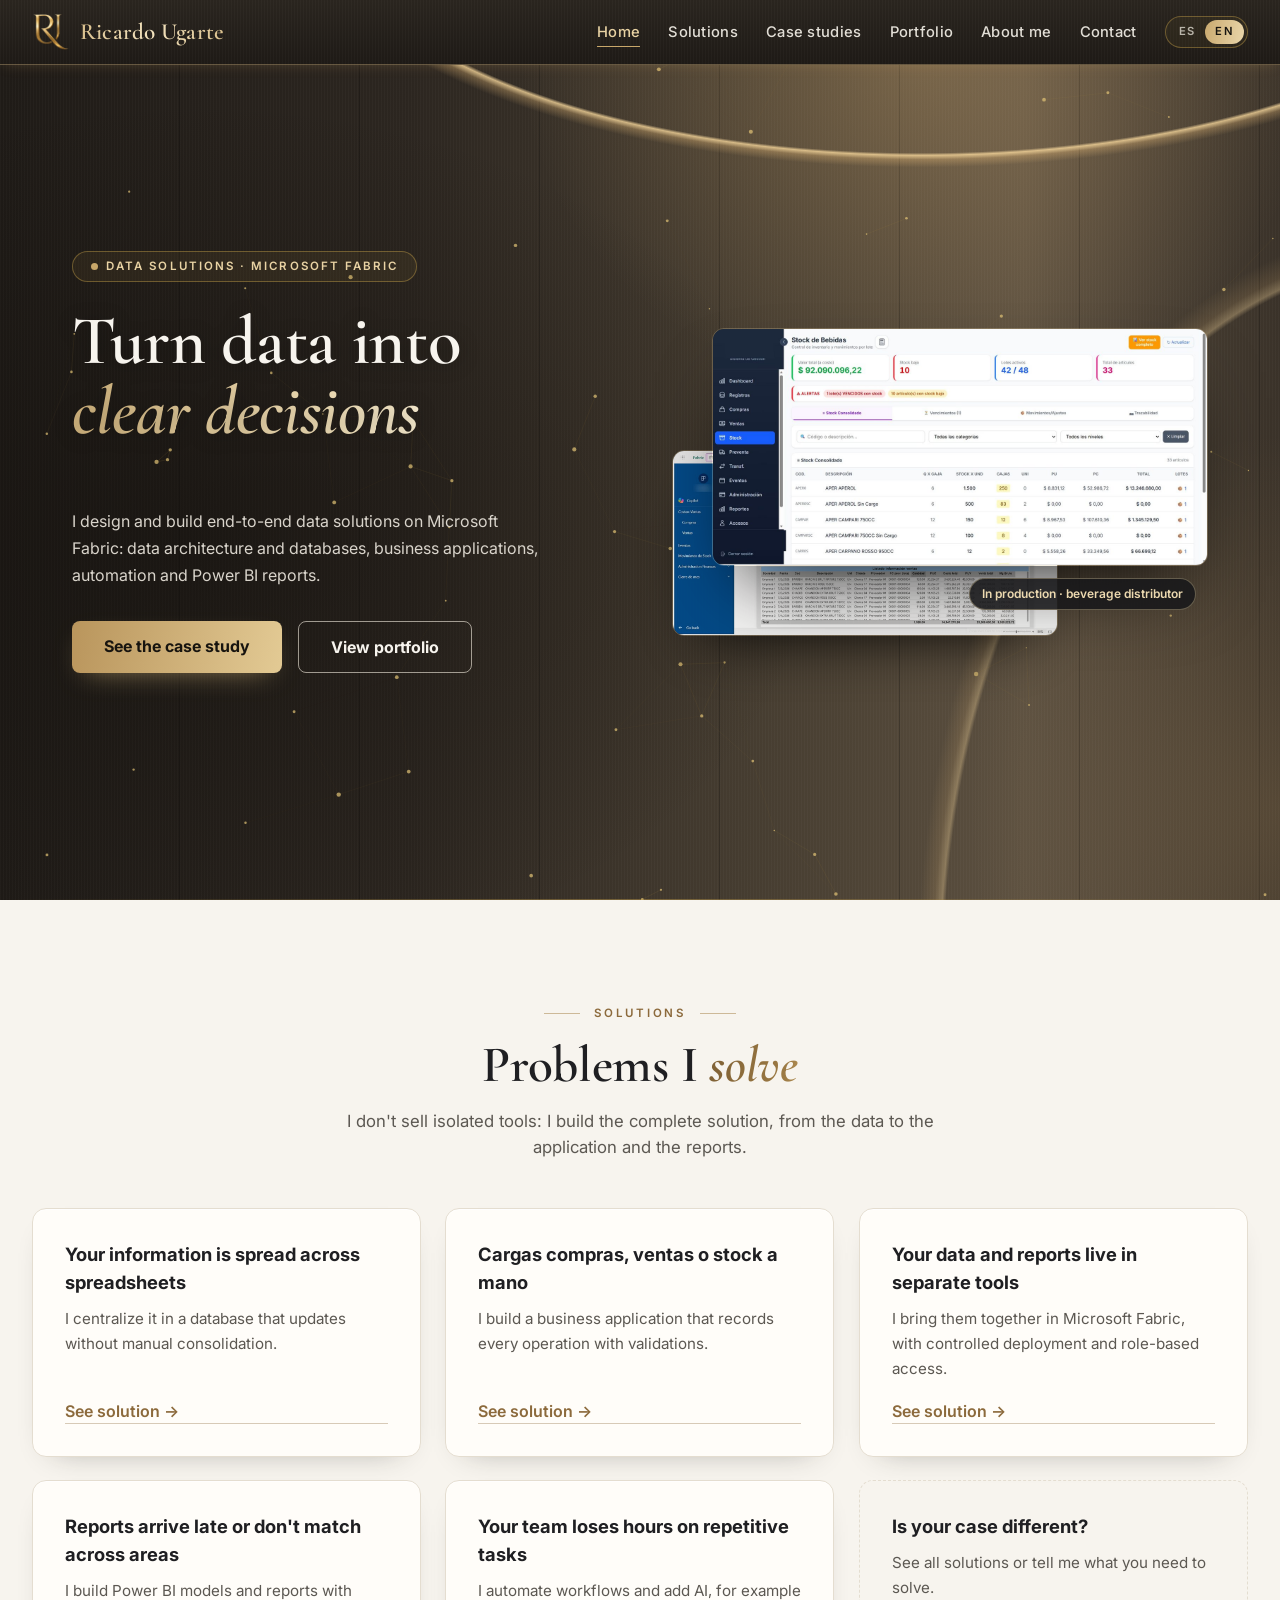
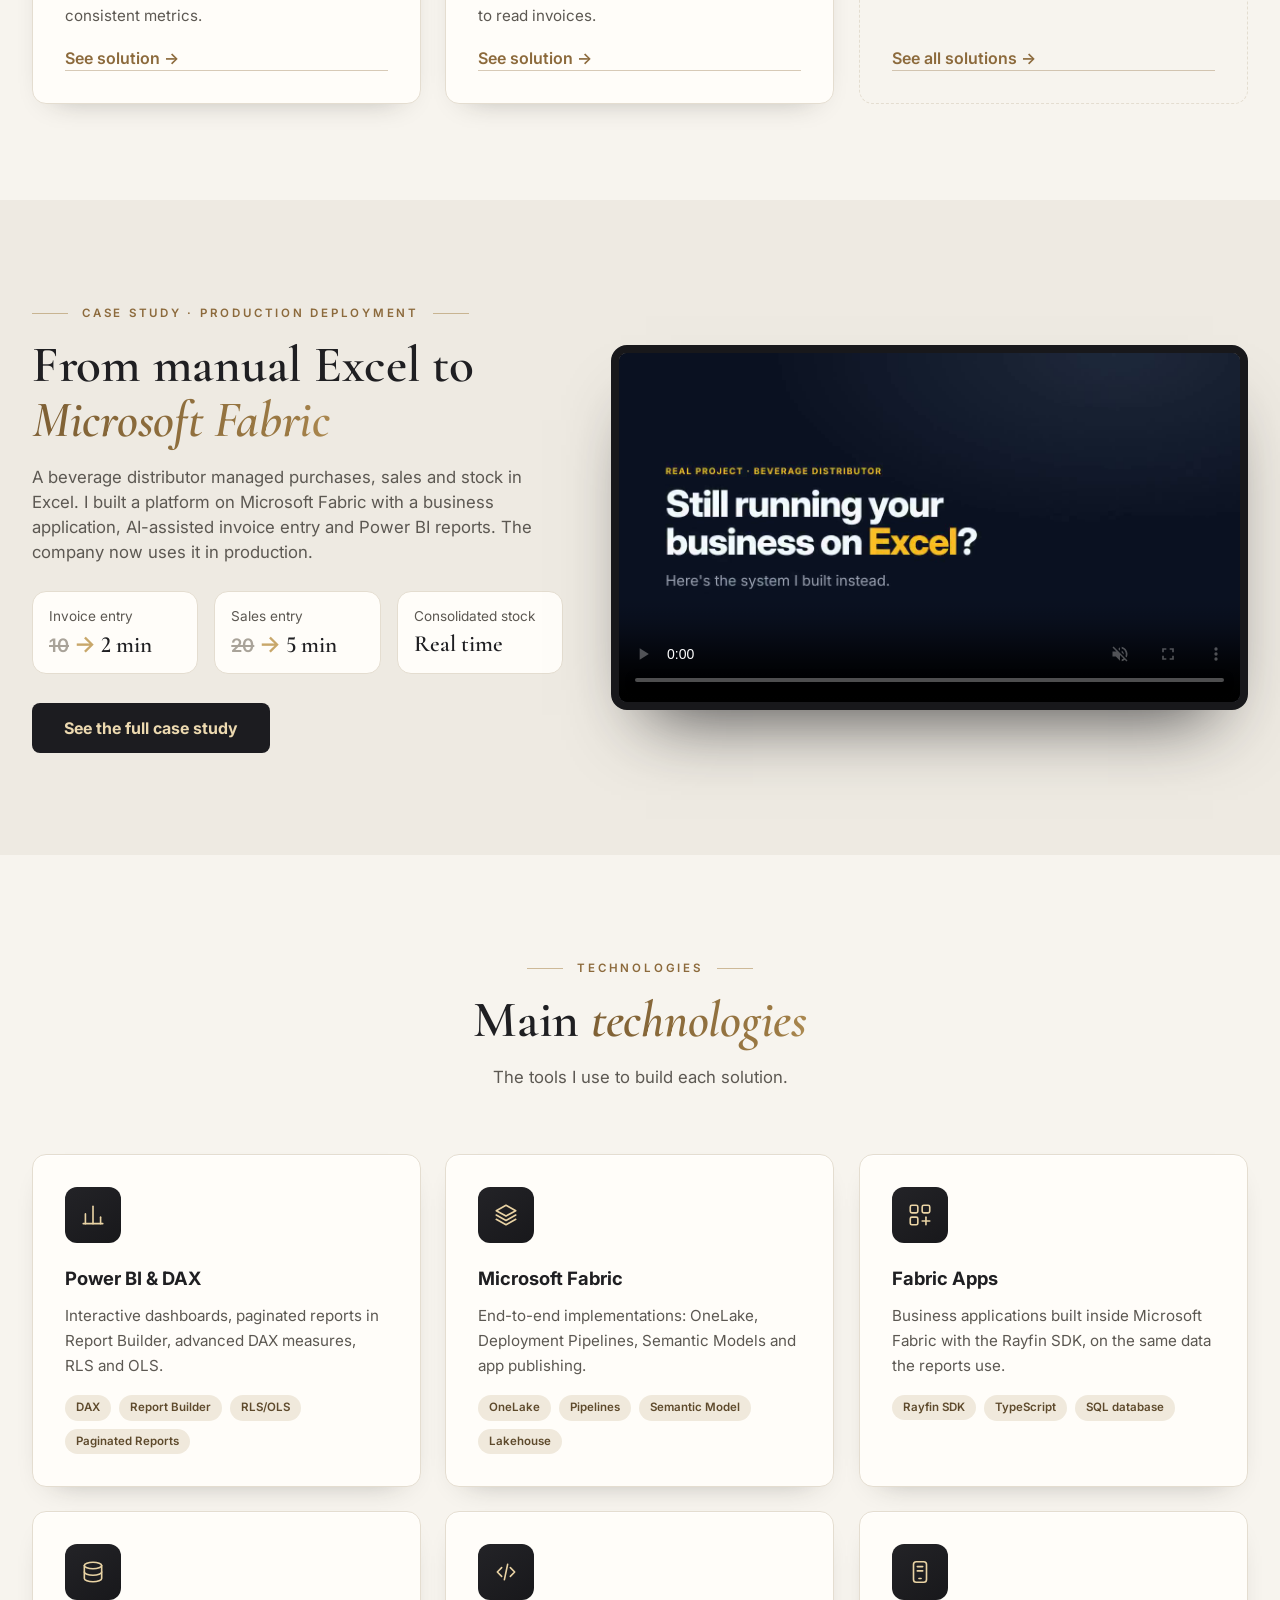
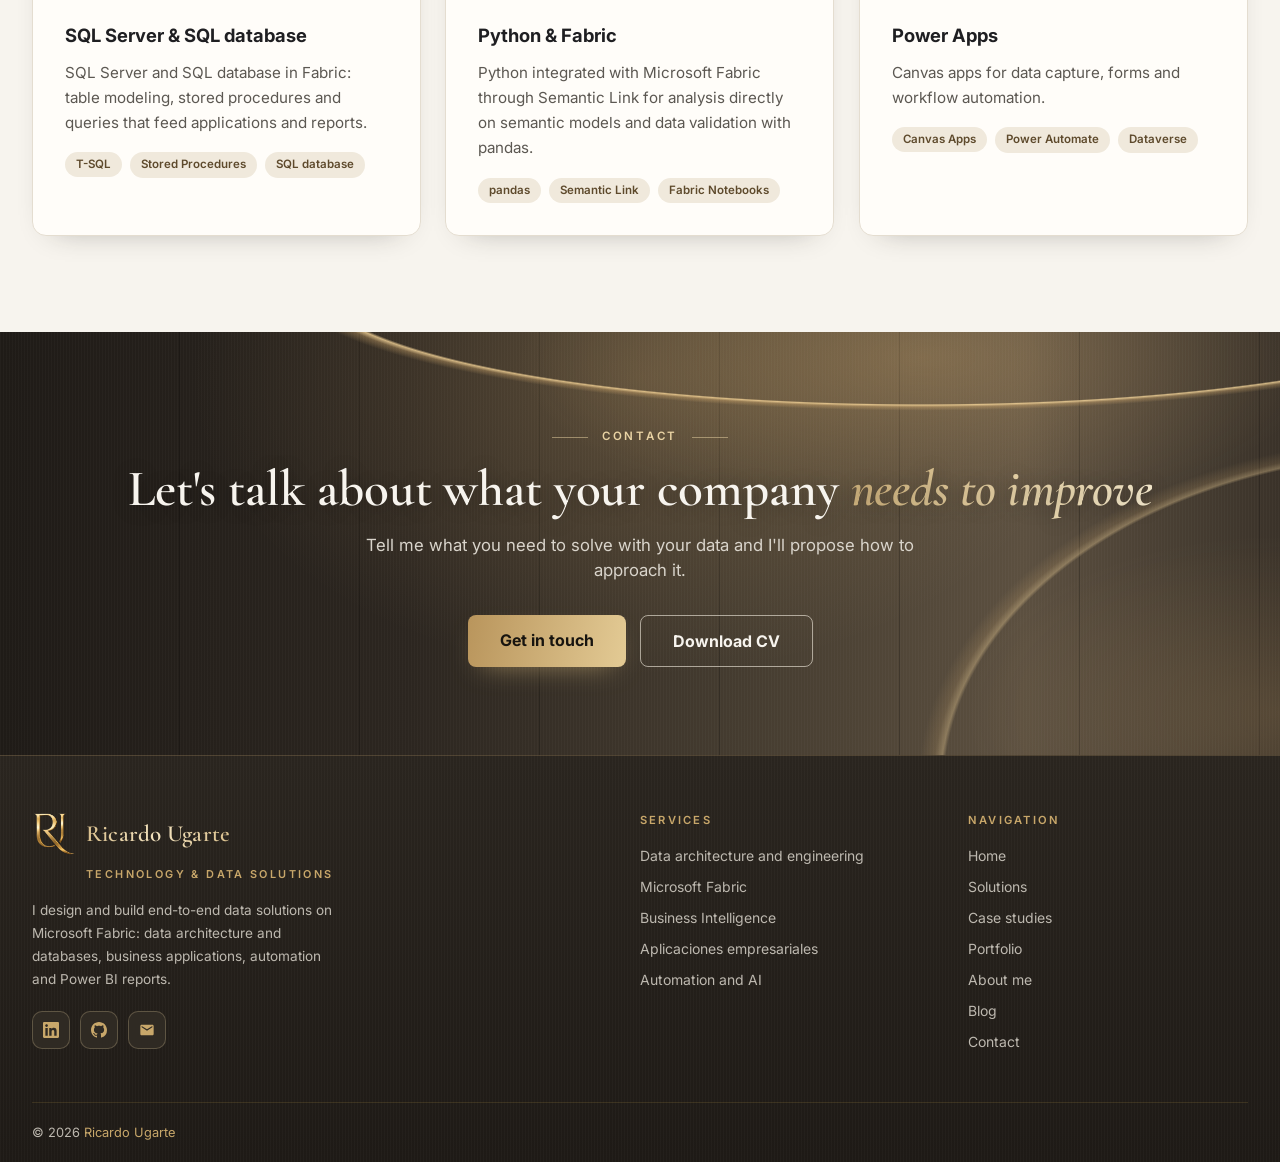
==== commit 576843e4: "Reposicionamiento: Soluciones, caso ampliado, metal y luz, portfolio reordenado" ====
--- a/index.html
+++ b/index.html
@@ -6,7 +6,7 @@
     <title>Ricardo Ugarte · Soluciones de datos en Microsoft Fabric y Power BI</title>
     <meta name="description" content="Diseño y desarrollo soluciones de datos de punta a punta en Microsoft Fabric: arquitectura y bases de datos, aplicaciones de gestión, automatización y reportes de Power BI.">
     <link rel="canonical" href="https://ricardo-ugarte.github.io/Ricardo-Ugarte/">
-    <meta name="theme-color" content="#0b0d12">
+    <meta name="theme-color" content="#18181b">
     <link rel="icon" type="image/png" href="./brand/favicon.png">
     <link rel="apple-touch-icon" href="./brand/apple-touch-icon.png">
     <meta property="og:type" content="website">
@@ -130,10 +130,10 @@
                 <div class="flex items-center gap-5 lg:gap-7">
                 <div class="hidden lg:flex space-x-7">
                     <a href="index.html" class="nav-link" aria-current="page">Inicio</a>
-                    <a href="about.html" class="nav-link">Acerca de</a>
+                    <a href="soluciones.html" class="nav-link">Soluciones</a>
+                    <a href="casos.html" class="nav-link">Casos de éxito</a>
                     <a href="portfolio.html" class="nav-link">Portfolio</a>
-                    <a href="casos.html" class="nav-link">Casos de éxito</a>
-                    <a href="blog.html" class="nav-link">Blog</a>
+                    <a href="about.html" class="nav-link">Sobre mí</a>
                     <a href="contact.html" class="nav-link">Contacto</a>
                 </div>
                     <button type="button" class="lang-toggle" aria-label="Cambiar idioma" aria-pressed="false" data-no-i18n>
@@ -152,10 +152,10 @@
         <div id="mobile-menu" class="hidden lg:hidden">
             <div class="px-4 py-2 space-y-2">
                 <a href="index.html" class="block py-2">Inicio</a>
-                <a href="about.html" class="block py-2">Acerca de</a>
+                <a href="soluciones.html" class="block py-2">Soluciones</a>
+                <a href="casos.html" class="block py-2">Casos de éxito</a>
                 <a href="portfolio.html" class="block py-2">Portfolio</a>
-                <a href="casos.html" class="block py-2">Casos de éxito</a>
-                <a href="blog.html" class="block py-2">Blog</a>
+                <a href="about.html" class="block py-2">Sobre mí</a>
                 <a href="contact.html" class="block py-2">Contacto</a>
             </div>
         </div>
@@ -373,335 +373,95 @@
             Diseño y desarrollo soluciones de datos de punta a punta en Microsoft Fabric: arquitectura y bases de datos, aplicaciones de gestión, automatización y reportes de Power BI.
           </p>
           <div class="hero-actions hero-in">
-            <a href="portfolio.html" class="hero-btn-primary">Ver mi portfolio</a>
-            <a href="contact.html"   class="hero-btn-secondary">Contactarme</a>
-          </div>
-          <div class="hero-slider-dots hero-in" aria-hidden="true">
-            <div class="hero-dot"></div>
-            <div class="hero-dot active"></div>
-            <div class="hero-dot"></div>
+            <a href="casos.html" class="hero-btn-primary">Ver el caso de éxito</a>
+            <a href="portfolio.html" class="hero-btn-secondary">Ver portfolio</a>
           </div>
         </div>
 
-        <!-- RIGHT: carrusel 3D de dispositivos -->
-        <div style="display:flex;flex-direction:column;align-items:center;gap:1.5rem;">
-          <p class="hero-eyebrow" style="font-size:0.72rem;text-transform:uppercase;font-weight:600;">
-            Resultado Final
-          </p>
-          <div class="device-scene">
-            <div class="device-carousel">
-
-              <!-- 1: Power BI — Desktop -->
-              <div class="device-item is-desktop">
-                <div style="position:relative;width:100%;">
-                  <div class="desktop-frame">
-                    <div class="desktop-topbar">
-                      <div class="desktop-dot" style="background:#ef4444"></div>
-                      <div class="desktop-dot" style="background:#f59e0b"></div>
-                      <div class="desktop-dot" style="background:#22c55e"></div>
-                      <div style="flex:1;background:#1e3a5f;border-radius:3px;height:8px;margin-left:6px;display:flex;align-items:center;padding:0 6px;">
-                        <span style="font-size:5px;color:#93c5fd;font-family:monospace;">app.powerbi.com · Reporte de Ventas</span>
-                      </div>
+        <!-- RIGHT: capturas reales de la plataforma en producción -->
+        <a href="casos.html" class="hero-shots hero-in" aria-label="Ver el caso de la distribuidora de bebidas">
+          <img class="hero-shot-main" src="./assets/casos/stock.jpg" alt="Aplicación de gestión: stock consolidado por lote" width="1400" height="671">
+          <img class="hero-shot-back" src="./assets/casos/powerbi-ventas.jpg" alt="Reporte de Power BI: costo, venta y margen" width="1400" height="671">
+          <span class="hero-shot-tag">En producción · distribuidora de bebidas</span>
+        </a>
+
+      </div><!-- /hero-inner -->
+    </section>
+
+    <!-- Problemas que resuelvo -->
+    <section class="py-24 warm-section">
+        <div class="max-w-7xl mx-auto px-4 sm:px-6 lg:px-8">
+            <div class="text-center mb-12 scroll-reveal">
+                <div class="section-eyebrow">Soluciones</div>
+                <h2 class="section-title">Problemas que <span class="gold-text">resuelvo</span></h2>
+                <p class="section-lead max-w-2xl mx-auto">No vendo herramientas sueltas: desarrollo la solución completa, desde los datos hasta la aplicación y los reportes.</p>
+            </div>
+            <div class="grid md:grid-cols-2 lg:grid-cols-3 gap-6" data-stagger>
+                <a href="soluciones.html#datos" class="scroll-reveal h-full prob-card"><div class="g-card h-full">
+                    <h3>Tu información está repartida en planillas</h3>
+                    <p>La centralizo en una base de datos que se actualiza sin consolidaciones manuales.</p>
+                    <span class="sol-link" style="margin-top:0;">Ver solución →</span>
+                </div></a>
+                <a href="soluciones.html#aplicaciones" class="scroll-reveal h-full prob-card"><div class="g-card h-full">
+                    <h3>Cargas compras, ventas o stock a mano</h3>
+                    <p>Desarrollo una aplicación de gestión que registra cada operación con validaciones.</p>
+                    <span class="sol-link" style="margin-top:0;">Ver solución →</span>
+                </div></a>
+                <a href="soluciones.html#fabric" class="scroll-reveal h-full prob-card"><div class="g-card h-full">
+                    <h3>Tus datos y reportes viven en herramientas separadas</h3>
+                    <p>Los reúno en Microsoft Fabric, con despliegue controlado y acceso por rol.</p>
+                    <span class="sol-link" style="margin-top:0;">Ver solución →</span>
+                </div></a>
+                <a href="soluciones.html#bi" class="scroll-reveal h-full prob-card"><div class="g-card h-full">
+                    <h3>Los reportes llegan tarde o no coinciden entre áreas</h3>
+                    <p>Construyo modelos y reportes de Power BI con indicadores consistentes.</p>
+                    <span class="sol-link" style="margin-top:0;">Ver solución →</span>
+                </div></a>
+                <a href="soluciones.html#automatizacion" class="scroll-reveal h-full prob-card"><div class="g-card h-full">
+                    <h3>Tu equipo pierde horas en tareas repetitivas</h3>
+                    <p>Automatizo flujos e incorporo IA, por ejemplo para leer facturas.</p>
+                    <span class="sol-link" style="margin-top:0;">Ver solución →</span>
+                </div></a>
+                <a href="soluciones.html" class="scroll-reveal h-full prob-card prob-all"><div class="g-card h-full">
+                    <h3>¿Tu caso es otro?</h3>
+                    <p>Mira todas las soluciones o cuéntame qué necesitas resolver.</p>
+                    <span class="sol-link" style="margin-top:0;">Ver todas las soluciones →</span>
+                </div></a>
+            </div>
+        </div>
+    </section>
+
+    <!-- Caso destacado -->
+    <section class="py-24 section-dark">
+        <div class="max-w-7xl mx-auto px-4 sm:px-6 lg:px-8">
+            <div class="featured-case">
+                <div class="scroll-reveal">
+                    <div class="section-eyebrow">Caso de éxito · Implementación productiva</div>
+                    <h2 class="section-title">De Excel manual a <span class="gold-text">Microsoft Fabric</span></h2>
+                    <p class="section-lead">Una distribuidora de bebidas gestionaba compras, ventas y stock en Excel. Desarrollé una plataforma en Microsoft Fabric con aplicación de gestión, carga de facturas con IA y reportes de Power BI. Hoy la empresa la usa en producción.</p>
+                    <div class="case-metrics">
+                        <div class="case-metric">
+                            <div class="case-metric-label">Carga de facturas</div>
+                            <div class="case-metric-value"><s>10</s> <span aria-hidden="true">→</span> 2 min</div>
+                        </div>
+                        <div class="case-metric">
+                            <div class="case-metric-label">Carga de ventas</div>
+                            <div class="case-metric-value"><s>20</s> <span aria-hidden="true">→</span> 5 min</div>
+                        </div>
+                        <div class="case-metric">
+                            <div class="case-metric-label">Stock consolidado</div>
+                            <div class="case-metric-value">En tiempo real</div>
+                        </div>
                     </div>
-                    <div class="desktop-screen">
-                      <svg viewBox="0 0 280 168" xmlns="http://www.w3.org/2000/svg" style="width:100%;height:100%;">
-                        <rect width="280" height="168" fill="#f0f4f8"/>
-                        <rect x="0" y="0" width="36" height="168" fill="#252d3d"/>
-                        <rect x="8" y="12" width="20" height="20" rx="4" fill="#f3b511" opacity="0.9"/>
-                        <rect x="10" y="40" width="16" height="3" rx="1.5" fill="#475569"/>
-                        <rect x="10" y="48" width="16" height="3" rx="1.5" fill="#334155"/>
-                        <rect x="10" y="56" width="16" height="3" rx="1.5" fill="#334155"/>
-                        <rect x="10" y="64" width="16" height="3" rx="1.5" fill="#334155"/>
-                        <rect x="36" y="0" width="244" height="22" fill="#fff"/>
-                        <text x="44" y="14" font-size="5" fill="#1e3a5f" font-weight="bold" font-family="sans-serif">Ventas · Resumen</text>
-                        <rect x="230" y="6" width="40" height="10" rx="3" fill="#f3b511" opacity="0.2"/>
-                        <text x="234" y="13" font-size="4.5" fill="#92610a" font-family="sans-serif">Compartir</text>
-                        <rect x="40" y="27" width="52" height="28" rx="4" fill="#fff"/>
-                        <text x="44" y="37" font-size="4" fill="#64748b" font-family="sans-serif">Ventas Totales</text>
-                        <text x="44" y="49" font-size="8" fill="#1e3a5f" font-weight="bold" font-family="sans-serif">$482K</text>
-                        <text x="72" y="49" font-size="4" fill="#22c55e" font-family="sans-serif">↑12%</text>
-                        <rect x="97" y="27" width="52" height="28" rx="4" fill="#fff"/>
-                        <text x="101" y="37" font-size="4" fill="#64748b" font-family="sans-serif">Clientes</text>
-                        <text x="101" y="49" font-size="8" fill="#1e3a5f" font-weight="bold" font-family="sans-serif">1,284</text>
-                        <text x="126" y="49" font-size="4" fill="#22c55e" font-family="sans-serif">↑8%</text>
-                        <rect x="154" y="27" width="52" height="28" rx="4" fill="#fff"/>
-                        <text x="158" y="37" font-size="4" fill="#64748b" font-family="sans-serif">Margen</text>
-                        <text x="158" y="49" font-size="8" fill="#1e3a5f" font-weight="bold" font-family="sans-serif">34.2%</text>
-                        <text x="187" y="49" font-size="4" fill="#ef4444" font-family="sans-serif">↓2%</text>
-                        <rect x="211" y="27" width="52" height="28" rx="4" fill="#fff"/>
-                        <text x="215" y="37" font-size="4" fill="#64748b" font-family="sans-serif">Órdenes</text>
-                        <text x="215" y="49" font-size="8" fill="#1e3a5f" font-weight="bold" font-family="sans-serif">3,891</text>
-                        <text x="244" y="49" font-size="4" fill="#22c55e" font-family="sans-serif">↑5%</text>
-                        <rect x="40" y="60" width="130" height="70" rx="4" fill="#fff"/>
-                        <text x="46" y="70" font-size="4.5" fill="#1e3a5f" font-weight="bold" font-family="sans-serif">Ventas por Mes</text>
-                        <rect x="52" y="120" width="10" height="28" rx="2" fill="#f3b511"/>
-                        <rect x="66" y="108" width="10" height="40" rx="2" fill="#f3b511"/>
-                        <rect x="80" y="100" width="10" height="48" rx="2" fill="#f3b511"/>
-                        <rect x="94" y="112" width="10" height="36" rx="2" fill="#f3b511" opacity="0.7"/>
-                        <rect x="108" y="92" width="10" height="56" rx="2" fill="#2563eb"/>
-                        <rect x="122" y="86" width="10" height="62" rx="2" fill="#2563eb"/>
-                        <rect x="136" y="80" width="10" height="68" rx="2" fill="#2563eb" opacity="0.8"/>
-                        <text x="53" y="128" font-size="3.5" fill="#94a3b8" font-family="sans-serif">Jul</text>
-                        <text x="67" y="128" font-size="3.5" fill="#94a3b8" font-family="sans-serif">Ago</text>
-                        <text x="81" y="128" font-size="3.5" fill="#94a3b8" font-family="sans-serif">Sep</text>
-                        <text x="95" y="128" font-size="3.5" fill="#94a3b8" font-family="sans-serif">Oct</text>
-                        <text x="109" y="128" font-size="3.5" fill="#2563eb" font-family="sans-serif">Nov</text>
-                        <text x="123" y="128" font-size="3.5" fill="#2563eb" font-family="sans-serif">Dic</text>
-                        <text x="137" y="128" font-size="3.5" fill="#2563eb" font-family="sans-serif">Ene</text>
-                        <rect x="175" y="60" width="88" height="70" rx="4" fill="#fff"/>
-                        <text x="181" y="70" font-size="4.5" fill="#1e3a5f" font-weight="bold" font-family="sans-serif">Por Categoría</text>
-                        <circle cx="214" cy="100" r="22" fill="none" stroke="#e2e8f0" stroke-width="10"/>
-                        <circle cx="214" cy="100" r="22" fill="none" stroke="#f3b511" stroke-width="10" stroke-dasharray="55 83" stroke-dashoffset="0"/>
-                        <circle cx="214" cy="100" r="22" fill="none" stroke="#2563eb" stroke-width="10" stroke-dasharray="30 108" stroke-dashoffset="-55"/>
-                        <circle cx="214" cy="100" r="22" fill="none" stroke="#22c55e" stroke-width="10" stroke-dasharray="20 118" stroke-dashoffset="-85"/>
-                        <text x="210" y="103" font-size="6" fill="#1e3a5f" font-weight="bold" font-family="sans-serif">39%</text>
-                        <rect x="40" y="135" width="223" height="28" rx="4" fill="#fff"/>
-                        <rect x="40" y="135" width="223" height="10" rx="4" fill="#f3b511" opacity="0.15"/>
-                        <text x="46" y="142" font-size="3.5" fill="#92610a" font-weight="bold" font-family="sans-serif">Región</text>
-                        <text x="100" y="142" font-size="3.5" fill="#92610a" font-weight="bold" font-family="sans-serif">Ventas</text>
-                        <text x="155" y="142" font-size="3.5" fill="#92610a" font-weight="bold" font-family="sans-serif">Var %</text>
-                        <text x="210" y="142" font-size="3.5" fill="#92610a" font-weight="bold" font-family="sans-serif">Estado</text>
-                        <text x="46" y="150" font-size="3.5" fill="#334155" font-family="sans-serif">Buenos Aires</text>
-                        <text x="100" y="150" font-size="3.5" fill="#334155" font-family="sans-serif">$198K</text>
-                        <text x="155" y="150" font-size="3.5" fill="#22c55e" font-family="sans-serif">+14%</text>
-                        <rect x="210" y="146" width="30" height="6" rx="3" fill="#dcfce7"/>
-                        <text x="215" y="151" font-size="3.5" fill="#15803d" font-family="sans-serif">On track</text>
-                        <text x="46" y="158" font-size="3.5" fill="#334155" font-family="sans-serif">Córdoba</text>
-                        <text x="100" y="158" font-size="3.5" fill="#334155" font-family="sans-serif">$124K</text>
-                        <text x="155" y="158" font-size="3.5" fill="#ef4444" font-family="sans-serif">-3%</text>
-                        <rect x="210" y="154" width="30" height="6" rx="3" fill="#fee2e2"/>
-                        <text x="218" y="159" font-size="3.5" fill="#dc2626" font-family="sans-serif">Alerta</text>
-                      </svg>
-                    </div>
-                  </div>
-                  <div class="desktop-stand"></div>
-                  <div class="desktop-base"></div>
-                  <div class="device-label">
-                    <img src="https://upload.wikimedia.org/wikipedia/commons/c/cf/New_Power_BI_Logo.svg" alt=""> Power BI · Reportes
-                  </div>
+                    <a href="casos.html" class="hero-btn-primary case-dark-btn">Ver el caso completo</a>
                 </div>
-              </div>
-
-              <!-- 2: Power Apps — Phone -->
-              <div class="device-item is-phone">
-                <div style="position:relative;width:100%;">
-                  <div class="phone-frame">
-                    <div class="phone-notch"><div class="phone-notch-pill"></div></div>
-                    <div class="phone-screen-area">
-                      <svg viewBox="0 0 160 256" xmlns="http://www.w3.org/2000/svg" style="width:100%;height:100%;">
-                        <rect width="160" height="256" fill="#f1f5f9"/>
-                        <rect x="0" y="0" width="160" height="36" fill="#7c3aed"/>
-                        <text x="12" y="13" font-size="5" fill="rgba(255,255,255,0.7)" font-family="sans-serif">← Volver</text>
-                        <text x="12" y="27" font-size="8" fill="#fff" font-weight="bold" font-family="sans-serif">Service Desk</text>
-                        <rect x="138" y="10" width="16" height="16" rx="8" fill="rgba(255,255,255,0.2)"/>
-                        <text x="143" y="21" font-size="6" fill="#fff" font-family="sans-serif">+</text>
-                        <rect x="8" y="42" width="44" height="38" rx="6" fill="#fff"/>
-                        <text x="16" y="54" font-size="4" fill="#64748b" font-family="sans-serif">All Tickets</text>
-                        <text x="20" y="68" font-size="12" fill="#7c3aed" font-weight="bold" font-family="sans-serif">11</text>
-                        <rect x="58" y="42" width="44" height="38" rx="6" fill="#fff"/>
-                        <text x="63" y="54" font-size="4" fill="#64748b" font-family="sans-serif">New Ticket</text>
-                        <text x="75" y="68" font-size="12" fill="#f59e0b" font-weight="bold" font-family="sans-serif">1</text>
-                        <rect x="108" y="42" width="44" height="38" rx="6" fill="#fff"/>
-                        <text x="113" y="54" font-size="4" fill="#64748b" font-family="sans-serif">Closed</text>
-                        <text x="125" y="68" font-size="12" fill="#22c55e" font-weight="bold" font-family="sans-serif">2</text>
-                        <rect x="8" y="86" width="44" height="22" rx="6" fill="#ddd6fe"/>
-                        <text x="14" y="96" font-size="4" fill="#7c3aed" font-family="sans-serif">In Progress</text>
-                        <text x="27" y="104" font-size="8" fill="#7c3aed" font-weight="bold" font-family="sans-serif">5</text>
-                        <rect x="58" y="86" width="44" height="22" rx="6" fill="#d1fae5"/>
-                        <text x="68" y="96" font-size="4" fill="#059669" font-family="sans-serif">Closed</text>
-                        <text x="77" y="104" font-size="8" fill="#059669" font-weight="bold" font-family="sans-serif">2</text>
-                        <rect x="108" y="86" width="44" height="22" rx="6" fill="#fee2e2"/>
-                        <text x="116" y="96" font-size="4" fill="#dc2626" font-family="sans-serif">On Hold</text>
-                        <text x="126" y="104" font-size="8" fill="#dc2626" font-weight="bold" font-family="sans-serif">3</text>
-                        <rect x="8" y="114" width="144" height="24" rx="5" fill="#fff"/>
-                        <rect x="8" y="114" width="4" height="24" rx="2" fill="#7c3aed"/>
-                        <text x="17" y="124" font-size="5" fill="#1e293b" font-weight="bold" font-family="sans-serif">All Tickets</text>
-                        <text x="17" y="133" font-size="4" fill="#64748b" font-family="sans-serif">Ver todos los tickets activos</text>
-                        <text x="145" y="128" font-size="7" fill="#94a3b8" font-family="sans-serif">›</text>
-                        <rect x="8" y="143" width="144" height="24" rx="5" fill="#fff"/>
-                        <rect x="8" y="143" width="4" height="24" rx="2" fill="#f59e0b"/>
-                        <text x="17" y="153" font-size="5" fill="#1e293b" font-weight="bold" font-family="sans-serif">New Tickets</text>
-                        <text x="17" y="162" font-size="4" fill="#64748b" font-family="sans-serif">Tickets sin asignar</text>
-                        <text x="145" y="157" font-size="7" fill="#94a3b8" font-family="sans-serif">›</text>
-                        <rect x="8" y="172" width="144" height="24" rx="5" fill="#fff"/>
-                        <rect x="8" y="172" width="4" height="24" rx="2" fill="#3b82f6"/>
-                        <text x="17" y="182" font-size="5" fill="#1e293b" font-weight="bold" font-family="sans-serif">Tickets In Progress</text>
-                        <text x="17" y="191" font-size="4" fill="#64748b" font-family="sans-serif">En curso · asignados</text>
-                        <text x="145" y="186" font-size="7" fill="#94a3b8" font-family="sans-serif">›</text>
-                        <rect x="8" y="201" width="144" height="24" rx="5" fill="#fff"/>
-                        <rect x="8" y="201" width="4" height="24" rx="2" fill="#ef4444"/>
-                        <text x="17" y="211" font-size="5" fill="#1e293b" font-weight="bold" font-family="sans-serif">Tickets On Hold</text>
-                        <text x="17" y="220" font-size="4" fill="#64748b" font-family="sans-serif">Pausados · pendientes</text>
-                        <text x="145" y="215" font-size="7" fill="#94a3b8" font-family="sans-serif">›</text>
-                        <rect x="8" y="230" width="144" height="22" rx="5" fill="#fff"/>
-                        <rect x="8" y="230" width="4" height="22" rx="2" fill="#22c55e"/>
-                        <text x="17" y="240" font-size="5" fill="#1e293b" font-weight="bold" font-family="sans-serif">Tickets Closed</text>
-                        <text x="17" y="249" font-size="4" fill="#64748b" font-family="sans-serif">Cerrados · resueltos</text>
-                        <text x="145" y="244" font-size="7" fill="#94a3b8" font-family="sans-serif">›</text>
-                      </svg>
-                    </div>
-                    <div class="phone-home-bar"><div class="phone-home-pill"></div></div>
-                  </div>
-                  <div class="device-label" style="bottom:-26px;">
-                    <img src="https://img.icons8.com/fluent/1200/microsoft-power-apps.jpg" alt="" style="border-radius:3px;"> Power Apps · Mobile
-                  </div>
+                <div class="case-video scroll-reveal">
+                    <video class="autoplay-when-visible" data-subs="distribuidora" muted loop playsinline preload="none" poster="./assets/casos/distribuidora-poster.jpg" aria-label="Recorrido por el sistema de gestión">
+                        <source src="./assets/casos/distribuidora-fabric.mp4" type="video/mp4">
+                    </video>
                 </div>
-              </div>
-
-              <!-- 3: Microsoft Fabric — Desktop -->
-              <div class="device-item is-desktop">
-                <div style="position:relative;width:100%;">
-                  <div class="desktop-frame">
-                    <div class="desktop-topbar">
-                      <div class="desktop-dot" style="background:#ef4444"></div>
-                      <div class="desktop-dot" style="background:#f59e0b"></div>
-                      <div class="desktop-dot" style="background:#22c55e"></div>
-                      <div style="flex:1;background:#1e3a5f;border-radius:3px;height:8px;margin-left:6px;display:flex;align-items:center;padding:0 6px;">
-                        <span style="font-size:5px;color:#93c5fd;font-family:monospace;">app.fabric.microsoft.com · UW Dev Workspace</span>
-                      </div>
-                    </div>
-                    <div class="desktop-screen">
-                      <svg viewBox="0 0 280 168" xmlns="http://www.w3.org/2000/svg" style="width:100%;height:100%;">
-                        <rect width="280" height="168" fill="#f0f4f8"/>
-                        <rect x="0" y="0" width="32" height="168" fill="#1e293b"/>
-                        <rect x="6" y="8" width="20" height="20" rx="4" fill="#0ea5e9" opacity="0.9"/>
-                        <text x="10" y="22" font-size="8" fill="#fff" font-family="sans-serif">F</text>
-                        <rect x="9" y="38" width="14" height="3" rx="1.5" fill="#3b82f6" opacity="0.8"/>
-                        <rect x="9" y="47" width="14" height="3" rx="1.5" fill="#475569"/>
-                        <rect x="9" y="56" width="14" height="3" rx="1.5" fill="#475569"/>
-                        <rect x="32" y="0" width="248" height="24" fill="#fff"/>
-                        <text x="40" y="10" font-size="4.5" fill="#64748b" font-family="sans-serif">UW Dev Workspace</text>
-                        <text x="40" y="19" font-size="6" fill="#0f172a" font-weight="bold" font-family="sans-serif">Microsoft Fabric</text>
-                        <rect x="200" y="6" width="70" height="12" rx="4" fill="#0ea5e9" opacity="0.15"/>
-                        <text x="212" y="14" font-size="4.5" fill="#0369a1" font-family="sans-serif">+ Nuevo item</text>
-                        <rect x="32" y="24" width="248" height="14" fill="#f8fafc"/>
-                        <text x="40" y="33" font-size="4" fill="#64748b" font-family="sans-serif">Nombre</text>
-                        <text x="130" y="33" font-size="4" fill="#64748b" font-family="sans-serif">Tipo</text>
-                        <text x="175" y="33" font-size="4" fill="#64748b" font-family="sans-serif">Actualizado</text>
-                        <text x="230" y="33" font-size="4" fill="#64748b" font-family="sans-serif">Propietario</text>
-                        <rect x="32" y="38" width="248" height="16" fill="#fff"/>
-                        <rect x="36" y="41" width="10" height="10" rx="2" fill="#f59e0b" opacity="0.8"/>
-                        <text x="36" y="47" font-size="5" fill="#fff" font-weight="bold" font-family="sans-serif">S</text>
-                        <text x="50" y="49" font-size="4.5" fill="#0f172a" font-family="sans-serif">Prueba</text>
-                        <rect x="128" y="42" width="38" height="8" rx="3" fill="#fef3c7"/>
-                        <text x="132" y="48" font-size="3.5" fill="#92400e" font-family="sans-serif">Modelo Semántico</text>
-                        <text x="175" y="49" font-size="4" fill="#64748b" font-family="sans-serif">hace 2h</text>
-                        <text x="230" y="49" font-size="4" fill="#64748b" font-family="sans-serif">R. Ugarte</text>
-                        <rect x="32" y="54" width="248" height="16" fill="#f8fafc"/>
-                        <rect x="36" y="57" width="10" height="10" rx="2" fill="#f3b511" opacity="0.9"/>
-                        <text x="38" y="63" font-size="5" fill="#fff" font-weight="bold" font-family="sans-serif">P</text>
-                        <text x="50" y="65" font-size="4.5" fill="#0f172a" font-family="sans-serif">UND-RPT-014 HO New Business</text>
-                        <rect x="128" y="58" width="25" height="8" rx="3" fill="#dbeafe"/>
-                        <text x="131" y="64" font-size="3.5" fill="#1d4ed8" font-family="sans-serif">Reporte</text>
-                        <text x="175" y="65" font-size="4" fill="#64748b" font-family="sans-serif">ayer</text>
-                        <text x="230" y="65" font-size="4" fill="#64748b" font-family="sans-serif">R. Ugarte</text>
-                        <rect x="32" y="70" width="248" height="16" fill="#fff"/>
-                        <rect x="36" y="73" width="10" height="10" rx="2" fill="#22c55e" opacity="0.8"/>
-                        <text x="38" y="79" font-size="5" fill="#fff" font-weight="bold" font-family="sans-serif">D</text>
-                        <text x="50" y="81" font-size="4.5" fill="#0f172a" font-family="sans-serif">Deployment Pipeline · Dev→Prod</text>
-                        <rect x="128" y="74" width="28" height="8" rx="3" fill="#dcfce7"/>
-                        <text x="131" y="80" font-size="3.5" fill="#15803d" font-family="sans-serif">Pipeline</text>
-                        <text x="175" y="81" font-size="4" fill="#64748b" font-family="sans-serif">3 días</text>
-                        <text x="230" y="81" font-size="4" fill="#64748b" font-family="sans-serif">R. Ugarte</text>
-                        <rect x="32" y="86" width="248" height="16" fill="#f8fafc"/>
-                        <rect x="36" y="89" width="10" height="10" rx="2" fill="#8b5cf6" opacity="0.8"/>
-                        <text x="38" y="95" font-size="5" fill="#fff" font-weight="bold" font-family="sans-serif">G</text>
-                        <text x="50" y="97" font-size="4.5" fill="#0f172a" font-family="sans-serif">Dataflow Gen2 · PremiumAll</text>
-                        <rect x="128" y="90" width="30" height="8" rx="3" fill="#ede9fe"/>
-                        <text x="131" y="96" font-size="3.5" fill="#6d28d9" font-family="sans-serif">Dataflow G2</text>
-                        <text x="175" y="97" font-size="4" fill="#64748b" font-family="sans-serif">1 sem</text>
-                        <text x="230" y="97" font-size="4" fill="#64748b" font-family="sans-serif">R. Ugarte</text>
-                        <rect x="32" y="102" width="248" height="16" fill="#fff"/>
-                        <rect x="36" y="105" width="10" height="10" rx="2" fill="#0ea5e9" opacity="0.8"/>
-                        <text x="38" y="111" font-size="5" fill="#fff" font-weight="bold" font-family="sans-serif">R</text>
-                        <text x="50" y="113" font-size="4.5" fill="#0f172a" font-family="sans-serif">CLR-RPT-009 Catastrophe Cancel</text>
-                        <rect x="128" y="106" width="35" height="8" rx="3" fill="#e0f2fe"/>
-                        <text x="131" y="112" font-size="3.5" fill="#0369a1" font-family="sans-serif">Rept. Paginado</text>
-                        <text x="175" y="113" font-size="4" fill="#64748b" font-family="sans-serif">2 sem</text>
-                        <text x="230" y="113" font-size="4" fill="#64748b" font-family="sans-serif">R. Ugarte</text>
-                        <rect x="32" y="124" width="248" height="40" fill="#eff6ff"/>
-                        <rect x="32" y="124" width="4" height="40" fill="#3b82f6"/>
-                        <text x="42" y="136" font-size="5" fill="#1d4ed8" font-weight="bold" font-family="sans-serif">OneLake · Fuente unificada</text>
-                        <text x="42" y="147" font-size="4" fill="#3b82f6" font-family="sans-serif">PremiumAll · BudgetByState · SubmissionQuotes · DateTable</text>
-                        <text x="42" y="158" font-size="4" fill="#64748b" font-family="sans-serif">Todas las tablas disponibles en el workspace</text>
-                        <rect x="200" y="128" width="72" height="14" rx="5" fill="#22c55e" opacity="0.15"/>
-                        <text x="207" y="137" font-size="4" fill="#15803d" font-weight="bold" font-family="sans-serif">✓ RLS/OLS activo</text>
-                      </svg>
-                    </div>
-                  </div>
-                  <div class="desktop-stand"></div>
-                  <div class="desktop-base"></div>
-                  <div class="device-label">
-                    <img src="https://static.wikia.nocookie.net/logopedia/images/a/aa/Microsoft_Fabric_2023.svg/revision/latest/scale-to-width-down/200?cb=20230528223239" alt=""> Microsoft Fabric · Workspace
-                  </div>
-                </div>
-              </div>
-
-              <!-- 4: Sistema Web — Phone -->
-              <div class="device-item is-phone">
-                <div style="position:relative;width:100%;">
-                  <div class="phone-frame">
-                    <div class="phone-notch"><div class="phone-notch-pill"></div></div>
-                    <div class="phone-screen-area">
-                      <svg viewBox="0 0 160 256" xmlns="http://www.w3.org/2000/svg" style="width:100%;height:100%;">
-                        <rect width="160" height="256" fill="#0f172a"/>
-                        <rect x="0" y="0" width="160" height="34" fill="#1e293b"/>
-                        <rect x="8" y="8" width="16" height="16" rx="4" fill="#10b981" opacity="0.9"/>
-                        <text x="11" y="19" font-size="7" fill="#fff" font-weight="bold" font-family="sans-serif">$</text>
-                        <text x="30" y="16" font-size="6" fill="#fff" font-weight="bold" font-family="sans-serif">Sistema Ventas</text>
-                        <text x="30" y="26" font-size="4" fill="#64748b" font-family="sans-serif">Distribuidora · Depósito</text>
-                        <rect x="6" y="40" width="68" height="38" rx="6" fill="#1e293b"/>
-                        <text x="12" y="52" font-size="4" fill="#64748b" font-family="sans-serif">Ventas Hoy</text>
-                        <text x="12" y="68" font-size="10" fill="#10b981" font-weight="bold" font-family="sans-serif">$124K</text>
-                        <rect x="82" y="40" width="72" height="38" rx="6" fill="#1e293b"/>
-                        <text x="88" y="52" font-size="4" fill="#64748b" font-family="sans-serif">Stock Total</text>
-                        <text x="88" y="68" font-size="10" fill="#3b82f6" font-weight="bold" font-family="sans-serif">4,821</text>
-                        <rect x="6" y="84" width="148" height="60" rx="6" fill="#1e293b"/>
-                        <text x="12" y="94" font-size="4.5" fill="#94a3b8" font-weight="bold" font-family="sans-serif">Movimiento Stock · Hoy</text>
-                        <polyline points="16,132 30,124 44,128 58,112 72,118 86,106 100,110 114,98 128,102 142,92" fill="none" stroke="#10b981" stroke-width="2" stroke-linejoin="round"/>
-                        <circle cx="142" cy="92" r="3" fill="#10b981"/>
-                        <text x="138" y="89" font-size="3.5" fill="#10b981" font-family="sans-serif">+18%</text>
-                        <text x="12" y="157" font-size="4.5" fill="#94a3b8" font-weight="bold" font-family="sans-serif">Últimas Facturas</text>
-                        <rect x="6" y="161" width="148" height="18" rx="4" fill="#1e293b"/>
-                        <rect x="6" y="161" width="3" height="18" rx="1.5" fill="#10b981"/>
-                        <text x="14" y="170" font-size="4.5" fill="#e2e8f0" font-weight="bold" font-family="sans-serif">FAC-2847</text>
-                        <text x="14" y="177" font-size="3.5" fill="#64748b" font-family="sans-serif">Bebidas Córdoba · 240 un</text>
-                        <text x="118" y="170" font-size="4.5" fill="#10b981" font-weight="bold" font-family="sans-serif">$18.4K</text>
-                        <text x="121" y="177" font-size="3" fill="#10b981" font-family="sans-serif">✓ Ingresada</text>
-                        <rect x="6" y="183" width="148" height="18" rx="4" fill="#1e293b"/>
-                        <rect x="6" y="183" width="3" height="18" rx="1.5" fill="#f59e0b"/>
-                        <text x="14" y="192" font-size="4.5" fill="#e2e8f0" font-weight="bold" font-family="sans-serif">FAC-2846</text>
-                        <text x="14" y="199" font-size="3.5" fill="#64748b" font-family="sans-serif">Cervezas Norte · 180 un</text>
-                        <text x="118" y="192" font-size="4.5" fill="#f59e0b" font-weight="bold" font-family="sans-serif">$12.1K</text>
-                        <text x="121" y="199" font-size="3" fill="#f59e0b" font-family="sans-serif">⟳ Pendiente</text>
-                        <rect x="6" y="205" width="148" height="18" rx="4" fill="#1e293b"/>
-                        <rect x="6" y="205" width="3" height="18" rx="1.5" fill="#3b82f6"/>
-                        <text x="14" y="214" font-size="4.5" fill="#e2e8f0" font-weight="bold" font-family="sans-serif">FAC-2845</text>
-                        <text x="14" y="221" font-size="3.5" fill="#64748b" font-family="sans-serif">Jugos Premium · 320 un</text>
-                        <text x="118" y="214" font-size="4.5" fill="#3b82f6" font-weight="bold" font-family="sans-serif">$22.8K</text>
-                        <text x="121" y="221" font-size="3" fill="#3b82f6" font-family="sans-serif">✓ Entregada</text>
-                        <rect x="6" y="228" width="148" height="22" rx="6" fill="#1d4ed8" opacity="0.15"/>
-                        <rect x="6" y="228" width="148" height="22" rx="6" fill="none" stroke="#3b82f6" stroke-width="1" opacity="0.4"/>
-                        <text x="18" y="239" font-size="4" fill="#93c5fd" font-weight="bold" font-family="sans-serif">Ver en Power BI App</text>
-                        <text x="18" y="247" font-size="3.5" fill="#64748b" font-family="sans-serif">Dashboard dueños · tiempo real</text>
-                      </svg>
-                    </div>
-                    <div class="phone-home-bar"><div class="phone-home-pill"></div></div>
-                  </div>
-                  <div class="device-label" style="bottom:-26px;">
-                    <img src="https://cdn.jsdelivr.net/gh/devicons/devicon/icons/nodejs/nodejs-original.svg" alt=""> Web App · Gestión
-                  </div>
-                </div>
-              </div>
-
-            </div><!-- /device-carousel -->
-          </div><!-- /device-scene -->
-          <p style="color:#475569;font-size:0.72rem;text-align:center;">
-           
-          </p>
+            </div>
         </div>
-
-      </div><!-- /hero-inner -->
     </section>
 
     <script>
@@ -790,12 +550,12 @@
 
 
     <!-- Muestra de Habilidades -->
-    <section class="py-24 section-dark">
+    <section class="py-24 warm-section">
         <div class="max-w-7xl mx-auto px-4 sm:px-6 lg:px-8">
             <div class="text-center mb-16 scroll-reveal">
-                <div class="section-eyebrow">Stack</div>
-                <h2 class="section-title" data-en='Technical <span class="gold-text">experience</span>'>Experiencia <span class="gold-text">técnica</span></h2>
-                <p class="section-lead max-w-2xl mx-auto">Las herramientas con las que trabajo a diario.</p>
+                <div class="section-eyebrow">Tecnologías</div>
+                <h2 class="section-title" data-en='Main <span class="gold-text">technologies</span>'>Tecnologías <span class="gold-text">principales</span></h2>
+                <p class="section-lead max-w-2xl mx-auto">Las herramientas con las que construyo cada solución.</p>
             </div>
             
             <div class="grid md:grid-cols-2 lg:grid-cols-3 gap-6" data-stagger>
@@ -860,7 +620,7 @@
     <!-- Llamado a la acción -->
     <section class="cta-band">
         <div class="section-eyebrow">Contacto</div>
-        <h2 class="section-title scroll-reveal">Hablemos de tu <span class="gold-text">proyecto</span></h2>
+        <h2 class="section-title scroll-reveal">Hablemos de lo que necesita <span class="gold-text">mejorar tu empresa</span></h2>
         <p class="section-lead max-w-xl mx-auto">Cuéntame qué necesitas resolver con tus datos y te propongo cómo abordarlo.</p>
         <div class="cta-actions">
             <a href="contact.html" class="hero-btn-primary">Contactarme</a>
@@ -879,6 +639,7 @@
                         <img src="./brand/logo-monogram.png" alt="" width="44" height="44" loading="lazy" style="width:44px;height:44px;">
                         <span>Ricardo Ugarte</span>
                     </a>
+                    <div class="f-descriptor">Technology &amp; Data Solutions</div>
                     <p style="font-size:0.85rem;color:var(--muted);line-height:1.7;margin-bottom:20px;max-width:300px;">
                         Diseño y desarrollo soluciones de datos de punta a punta en Microsoft Fabric: arquitectura y bases de datos, aplicaciones de gestión, automatización y reportes de Power BI.
                     </p>
@@ -896,17 +657,19 @@
                 </div>
                 <div>
                     <div class="f-head">Servicios</div>
-                    <a href="portfolio.html" class="f-link">Power BI</a>
-                    <a href="portfolio.html" class="f-link">Microsoft Fabric</a>
-                    <a href="portfolio.html" class="f-link">SQL &amp; DAX</a>
-                    <a href="portfolio.html" class="f-link">Desarrollo Web &amp; CRM</a>
+                    <a href="soluciones.html#datos" class="f-link">Arquitectura e ingeniería de datos</a>
+                    <a href="soluciones.html#fabric" class="f-link">Microsoft Fabric</a>
+                    <a href="soluciones.html#bi" class="f-link">Business Intelligence</a>
+                    <a href="soluciones.html#aplicaciones" class="f-link">Aplicaciones empresariales</a>
+                    <a href="soluciones.html#automatizacion" class="f-link">Automatización e IA</a>
                 </div>
                 <div>
                     <div class="f-head">Navegación</div>
                     <a href="index.html" class="f-link">Inicio</a>
-                    <a href="about.html" class="f-link">Acerca de</a>
+                    <a href="soluciones.html" class="f-link">Soluciones</a>
+                    <a href="casos.html" class="f-link">Casos de éxito</a>
                     <a href="portfolio.html" class="f-link">Portfolio</a>
-                    <a href="casos.html" class="f-link">Casos de éxito</a>
+                    <a href="about.html" class="f-link">Sobre mí</a>
                     <a href="blog.html" class="f-link">Blog</a>
                     <a href="contact.html" class="f-link">Contacto</a>
                 </div>
@@ -926,14 +689,12 @@
     <script>
       // Mobile menu
       document.addEventListener('DOMContentLoaded', function() {
-        var btn = document.getElementById('mobile-menu-btn');
-        var menu = document.getElementById('mobile-menu');
-        if (btn && menu) btn.addEventListener('click', function() { menu.classList.toggle('hidden'); });
+        // El menú móvil lo controla main.js (antes había dos controles que se anulaban)
 
         // Typed.js
         if (typeof Typed !== 'undefined') {
           new Typed('#typed-text', {
-            strings: ['Microsoft Fabric Consultant','Power BI Developer','DAX & SQL','Desarrollo Web & CRM a medida'],
+            strings: ['Microsoft Fabric','Fabric Apps','Power BI y DAX','SQL database'],
             typeSpeed: 50, backSpeed: 30, backDelay: 2200, loop: true, showCursor: true, cursorChar: '|'
           });
         }
--- a/brand.css
+++ b/brand.css
@@ -380,61 +380,61 @@
    y reemplaza los colores del tema oscuro de arriba.
    ============================================================ */
 :root {
-  --espresso: #2a211a;
-  --wood: #3a2f25;
-  --wood-2: #4c3f30;
-  --taupe: #7b674e;
-  --cream: #f6efe2;
-  --sand: #efe4d0;
-  --paper: #fffaf1;
-  --w-ink: #2b2219;
-  --w-soft: #6b5b48;
-  --w-mute: #8a7a64;
-  --w-line: #e6d6b8;
-  --w-gold: #9a7230;
-  --gold: #b88d43;
-  --gold-hi: #e8c98a;
+  --espresso: #18181b;
+  --wood: #232327;
+  --wood-2: #2c2c31;
+  --taupe: #3a3a40;
+  --cream: #f7f4ee;
+  --sand: #eeeae2;
+  --paper: #fffdf9;
+  --w-ink: #1f1f22;
+  --w-soft: #5c5852;
+  --w-mute: #86817a;
+  --w-line: #e4ddd0;
+  --w-gold: #8c6a3c;
+  --gold: #c8a76a;
+  --gold-hi: #e9d3a4;
   --gold-deep: linear-gradient(100deg, #7a5a22 0%, #a57d36 35%, #c69a4c 50%, #a57d36 65%, #7a5a22 100%);
   --wood-tex:
-    repeating-linear-gradient(90deg, rgba(0,0,0,0) 0 118px, rgba(0,0,0,0.16) 118px 120px, rgba(255,255,255,0.025) 120px 121px),
-    radial-gradient(70% 90% at 50% 45%, rgba(184,141,67,0.22) 0%, transparent 70%),
-    linear-gradient(90deg, #2a211a 0%, #40342a 30%, #5e4d3a 50%, #40342a 70%, #2a211a 100%);
+    radial-gradient(55% 75% at 78% 18%, rgba(214, 183, 122, 0.13) 0%, transparent 70%),
+    radial-gradient(45% 60% at 8% 95%, rgba(140, 106, 60, 0.12) 0%, transparent 70%),
+    linear-gradient(180deg, #1c1c20 0%, #151517 100%);
 }
 
 body.brand { background: var(--cream); color: var(--w-ink); }
-body.brand ::selection { background: rgba(184, 141, 67, 0.35); color: var(--w-ink); }
+body.brand ::selection { background: rgba(200, 167, 106, 0.35); color: var(--w-ink); }
 
 /* menú */
 body.brand nav.site-nav, body.brand nav.site-nav.is-scrolled {
-  background: rgba(42, 33, 26, 0.94); border-bottom: 1px solid rgba(232, 201, 138, 0.18);
-}
-body.brand .nav-link { color: #e6dccb; }
+  background: rgba(24, 24, 27, 0.94); border-bottom: 1px solid rgba(233, 211, 164, 0.18);
+}
+body.brand .nav-link { color: #e2ded6; }
 body.brand #mobile-menu { background: var(--espresso); }
-body.brand #mobile-menu a { color: #e6dccb; }
+body.brand #mobile-menu a { color: #e2ded6; }
 
 /* portadas en madera */
 body.brand .hero-particles, .case-hero, body.brand .bg-gradient-to-br, .cta-band { background: var(--wood-tex); }
-body.brand .hero-particles::before { background: radial-gradient(80% 60% at 50% 120%, rgba(42,33,26,0.7), transparent 70%); }
-.case-hero, body.brand .bg-gradient-to-br { border-bottom: 1px solid rgba(232, 201, 138, 0.2); }
+body.brand .hero-particles::before { background: radial-gradient(80% 60% at 50% 120%, rgba(24,24,27,0.7), transparent 70%); }
+.case-hero, body.brand .bg-gradient-to-br { border-bottom: 1px solid rgba(233, 211, 164, 0.2); }
 .cta-band { border-top: 0; }
-.cta-band::before { background: radial-gradient(closest-side, rgba(232, 201, 138, 0.18), transparent); }
+.cta-band::before { background: radial-gradient(closest-side, rgba(233, 211, 164, 0.18), transparent); }
 
 /* textos dentro de las zonas de madera */
 body.brand .hero-particles h1, .case-hero h1, .cta-band h2,
 body.brand .bg-gradient-to-br h1, body.brand .bg-gradient-to-br h2,
-body.brand .bg-gradient-to-br .text-slate-800 { color: #f6efe2; text-shadow: 0 2px 20px rgba(0, 0, 0, 0.3); }
+body.brand .bg-gradient-to-br .text-slate-800 { color: #f7f4ee; text-shadow: 0 2px 20px rgba(0, 0, 0, 0.3); }
 body.brand .hero-sub, .case-lead, .case-kicker, .cta-band .section-lead,
-body.brand .bg-gradient-to-br p, body.brand .bg-gradient-to-br .text-slate-600 { color: #e2d6c1; }
+body.brand .bg-gradient-to-br p, body.brand .bg-gradient-to-br .text-slate-600 { color: #d9d4cb; }
 .case-hero .section-eyebrow, .cta-band .section-eyebrow { color: var(--gold-hi); }
 .case-hero .section-eyebrow::before, .case-hero .section-eyebrow::after,
-.cta-band .section-eyebrow::before, .cta-band .section-eyebrow::after { background: rgba(232, 201, 138, 0.5); }
-body.brand .hero-btn-secondary { border-color: rgba(246, 239, 226, 0.6); color: #f6efe2; }
+.cta-band .section-eyebrow::before, .cta-band .section-eyebrow::after { background: rgba(233, 211, 164, 0.5); }
+body.brand .hero-btn-secondary { border-color: rgba(246, 239, 226, 0.6); color: #f7f4ee; }
 body.brand .hero-btn-secondary:hover { background: rgba(246, 239, 226, 0.1); }
-.case-hero .case-metric { background: rgba(42, 33, 26, 0.55); border-color: rgba(232, 201, 138, 0.28); backdrop-filter: blur(4px); }
-.case-hero .case-metric-label { color: #d8ccb6; }
-.case-hero .case-metric-value { color: #f6efe2; }
-.case-hero .case-metric-value s { color: #a8987e; }
-body.brand .bg-gradient-to-br [class*="bg-"][class*="-100"] { background: rgba(42, 33, 26, 0.45); border-color: rgba(232, 201, 138, 0.3); }
+.case-hero .case-metric { background: rgba(24, 24, 27, 0.55); border-color: rgba(233, 211, 164, 0.28); backdrop-filter: blur(4px); }
+.case-hero .case-metric-label { color: #c9c4bb; }
+.case-hero .case-metric-value { color: #f7f4ee; }
+.case-hero .case-metric-value s { color: #9a958c; }
+body.brand .bg-gradient-to-br [class*="bg-"][class*="-100"] { background: rgba(24, 24, 27, 0.45); border-color: rgba(233, 211, 164, 0.3); }
 body.brand .bg-gradient-to-br [class*="text-"][class*="-800"]:not(.text-slate-800) { color: var(--gold-hi); }
 
 /* secciones claras */
@@ -452,15 +452,15 @@
 /* tarjetas */
 .g-card, body.brand :not(section).bg-white, body.brand :not(section).bg-slate-50 {
   background: var(--paper); border: 1px solid var(--w-line);
-  box-shadow: 0 1px 0 rgba(255, 255, 255, 0.8) inset, 0 12px 30px -22px rgba(74, 56, 36, 0.45);
-}
-.g-card::before { background: radial-gradient(340px circle at var(--mx) var(--my), rgba(184, 141, 67, 0.12), transparent 62%); }
-.g-card:hover, body.brand .g-spot:hover { border-color: var(--gold); box-shadow: 0 22px 44px -24px rgba(74, 56, 36, 0.55); }
-.g-spot::after { background: radial-gradient(360px circle at var(--mx) var(--my), rgba(184, 141, 67, 0.1), transparent 62%); }
+  box-shadow: 0 1px 0 rgba(255, 255, 255, 0.8) inset, 0 12px 30px -22px rgba(30, 28, 25, 0.45);
+}
+.g-card::before { background: radial-gradient(340px circle at var(--mx) var(--my), rgba(200, 167, 106, 0.12), transparent 62%); }
+.g-card:hover, body.brand .g-spot:hover { border-color: var(--gold); box-shadow: 0 22px 44px -24px rgba(30, 28, 25, 0.55); }
+.g-spot::after { background: radial-gradient(360px circle at var(--mx) var(--my), rgba(200, 167, 106, 0.1), transparent 62%); }
 .g-card h3 { color: var(--w-ink); font-weight: 700; }
 .g-card p { color: var(--w-soft); }
-.g-icon { position: relative; background: linear-gradient(145deg, #3a2f25, #2a211a); border: 0; color: var(--gold-hi); }
-.g-chip { color: #6a4f24; background: #f1e4cb; border: 0; font-weight: 600; }
+.g-icon { position: relative; background: linear-gradient(145deg, #232327, #18181b); border: 0; color: var(--gold-hi); }
+.g-chip { color: #5e4a2c; background: #f0e9dc; border: 0; font-weight: 600; }
 
 /* logos oficiales: se muestran solo si el archivo existe en assets/logos */
 .g-logo { display: none; width: 34px; height: 34px; object-fit: contain; }
@@ -473,56 +473,56 @@
 body.brand .text-slate-600 { color: var(--w-soft); }
 body.brand .text-slate-500, body.brand .text-slate-400 { color: var(--w-mute); }
 body.brand [class*="text-blue-"], body.brand .text-green-600, body.brand .text-purple-600, body.brand .text-amber-600 { color: var(--w-gold); }
-body.brand [class*="hover:text-blue-"]:hover { color: #6e511f; }
+body.brand [class*="hover:text-blue-"]:hover { color: #6b5030; }
 body.brand .border-slate-200, body.brand .border-slate-300, body.brand .border-green-200 { border-color: var(--w-line); }
-body.brand [class*="bg-"][class*="-100"]:not(.bg-gradient-to-br) { background: #f1e4cb; border: 0; }
-body.brand [class*="text-"][class*="-800"]:not(.text-slate-800) { color: #6a4f24; }
-body.brand .bg-green-50 { background: #f6ecd9; }
+body.brand [class*="bg-"][class*="-100"]:not(.bg-gradient-to-br) { background: #f0e9dc; border: 0; }
+body.brand [class*="text-"][class*="-800"]:not(.text-slate-800) { color: #5e4a2c; }
+body.brand .bg-green-50 { background: #f2ede4; }
 
 /* formularios */
-body.brand input, body.brand textarea, body.brand select { background: #fff; color: var(--w-ink); border: 1px solid #dcc9a6; }
-body.brand input::placeholder, body.brand textarea::placeholder { color: #a8987e; }
-body.brand input:focus, body.brand textarea:focus, body.brand select:focus { border-color: var(--gold); box-shadow: 0 0 0 3px rgba(184, 141, 67, 0.22); }
+body.brand input, body.brand textarea, body.brand select { background: #fff; color: var(--w-ink); border: 1px solid #d8cfbf; }
+body.brand input::placeholder, body.brand textarea::placeholder { color: #9a958c; }
+body.brand input:focus, body.brand textarea:focus, body.brand select:focus { border-color: var(--gold); box-shadow: 0 0 0 3px rgba(200, 167, 106, 0.22); }
 body.brand label { color: var(--w-ink); }
 
 /* acerca de: etiqueta de modalidad */
-.tl-mode { color: #6a4f24; border-color: #dcc9a6; background: #f1e4cb; }
+.tl-mode { color: #5e4a2c; border-color: #d8cfbf; background: #f0e9dc; }
 
 /* casos de éxito y caso destacado */
 .case-metric { background: var(--paper); border-color: var(--w-line); }
 .case-metric-label { color: var(--w-soft); }
 .case-metric-value { color: var(--w-ink); }
-.case-metric-value s { color: #b3a389; }
+.case-metric-value s { color: #a9a399; }
 .case-metric-value span { color: var(--gold); }
-.case-video { border: 8px solid var(--espresso); box-shadow: 0 40px 70px -35px rgba(42, 33, 26, 0.8); }
+.case-video { border: 8px solid var(--espresso); box-shadow: 0 40px 70px -35px rgba(24, 24, 27, 0.8); }
 .case-note, .case-shot figcaption { color: var(--w-soft); }
 .case-list li { color: var(--w-ink); border-bottom-color: var(--w-line); }
-.case-flow li { background: var(--paper); border-color: #dcc9a6; color: var(--w-ink); }
+.case-flow li { background: var(--paper); border-color: #d8cfbf; color: var(--w-ink); }
 .case-flow li::before, .case-flow li:not(:last-child)::after { color: var(--w-gold); }
 .case-zoom { border-color: var(--w-line); }
-.case-zoom:hover { border-color: var(--gold); box-shadow: 0 22px 44px -24px rgba(74, 56, 36, 0.55); }
-.case-banner { background: linear-gradient(100deg, #f1e4cb, var(--paper) 60%); border-color: #dcc9a6; }
+.case-zoom:hover { border-color: var(--gold); box-shadow: 0 22px 44px -24px rgba(30, 28, 25, 0.55); }
+.case-banner { background: linear-gradient(100deg, #f0e9dc, var(--paper) 60%); border-color: #d8cfbf; }
 .case-banner-tag { color: var(--w-gold); }
 .case-banner-title { color: var(--w-ink); }
 .case-banner-go { color: var(--w-gold); }
-.case-banner:hover { box-shadow: 0 20px 44px -26px rgba(74, 56, 36, 0.6); }
+.case-banner:hover { box-shadow: 0 20px 44px -26px rgba(30, 28, 25, 0.6); }
 .warm-section .hero-btn-primary { background: var(--espresso); color: var(--gold-hi); box-shadow: none; }
 .warm-section .hero-btn-primary:hover { background: var(--wood); }
 
 /* pie */
-body.brand footer.site-footer { background: var(--espresso); border-top: 0; color: #cfc3ad; }
-body.brand footer.site-footer a.f-link { color: #cfc3ad; }
-body.brand footer.site-footer p { color: #cfc3ad !important; }
-.f-social { background: var(--wood); border-color: rgba(232, 201, 138, 0.25); }
+body.brand footer.site-footer { background: var(--espresso); border-top: 0; color: #bdb8af; }
+body.brand footer.site-footer a.f-link { color: #bdb8af; }
+body.brand footer.site-footer p { color: #bdb8af !important; }
+.f-social { background: var(--wood); border-color: rgba(233, 211, 164, 0.25); }
 a:focus-visible, button:focus-visible { outline-color: var(--w-gold); }
 
 /* textos sobre madera: misma prioridad que las reglas generales, declarados después */
 body.brand .hero-particles h1, body.brand .case-hero h1, body.brand .cta-band h2, body.brand .cta-band .section-title,
 body.brand .bg-gradient-to-br h1, body.brand .bg-gradient-to-br h2, body.brand .bg-gradient-to-br .text-slate-800 {
-  color: #f6efe2; text-shadow: 0 2px 20px rgba(0, 0, 0, 0.3);
+  color: #f7f4ee; text-shadow: 0 2px 20px rgba(0, 0, 0, 0.3);
 }
 body.brand .cta-band .section-lead, body.brand .case-hero .case-lead, body.brand .case-hero .case-kicker,
-body.brand .bg-gradient-to-br p, body.brand .bg-gradient-to-br .text-slate-600 { color: #e2d6c1; }
+body.brand .bg-gradient-to-br p, body.brand .bg-gradient-to-br .text-slate-600 { color: #d9d4cb; }
 body.brand .bg-gradient-to-br .section-eyebrow { color: var(--gold-hi); }
 /* dorado más luminoso sobre madera, para que se lea */
 body.brand .hero-particles .gold-text, body.brand .hero-h1 span, body.brand .case-hero .gold-text, body.brand .cta-band .gold-text {
@@ -531,6 +531,144 @@
 }
 /* etiquetas dentro de las portadas en madera */
 body.brand .bg-gradient-to-br [class*="bg-"][class*="-100"]:not(.bg-gradient-to-br) {
-  background: rgba(42, 33, 26, 0.5); border: 1px solid rgba(232, 201, 138, 0.35);
+  background: rgba(24, 24, 27, 0.5); border: 1px solid rgba(233, 211, 164, 0.35);
 }
 body.brand .bg-gradient-to-br [class*="text-"][class*="-800"]:not(.text-slate-800):not(.bg-gradient-to-br) { color: var(--gold-hi); }
+
+/* logos en las etiquetas de los proyectos del portfolio */
+.badge-with-logo { display: inline-flex; align-items: center; gap: 6px; }
+.badge-logo { display: none; width: 16px; height: 16px; object-fit: contain; }
+.badge-logo.is-loaded { display: inline-block; }
+body.brand span.badge-with-logo.has-logo { background: rgba(255, 250, 241, 0.95); color: var(--w-ink); border-color: rgba(154, 114, 48, 0.35); }
+
+/* portfolio: capturas más visibles en las tarjetas y en el detalle */
+body.brand .project-card img.object-cover { height: 220px; object-position: top center; transition: transform 0.6s ease; }
+body.brand .project-card:hover img.object-cover { transform: scale(1.03); }
+body.brand .project-card { cursor: pointer; }
+.modal-shot { display: block; margin: 0 0 1.75rem; text-decoration: none; }
+.modal-shot img {
+  display: block; width: 100%; max-height: 62vh; object-fit: contain; background: #fff;
+  border: 1px solid var(--w-line); border-radius: 12px; box-shadow: 0 18px 40px -26px rgba(30, 28, 25, 0.6);
+}
+.modal-shot span { display: block; margin-top: 0.6rem; font-size: 0.82rem; font-weight: 600; color: var(--w-gold); text-align: right; }
+.modal-shot:hover span { color: #6b5030; }
+@media (max-width: 760px) {
+  #modal-content > div[style*="grid-template-columns"] { grid-template-columns: 1fr !important; }
+}
+/* tarjeta blanca dentro de una portada en madera (Acerca de: "6+ años") */
+body.brand .bg-gradient-to-br .bg-white .text-slate-600 { color: var(--w-soft); }
+
+/* ============================================================
+   GRAFITO: nombre del menú legible y dorado champagne
+   ============================================================ */
+.brand-mark span, body.brand .brand-mark span {
+  background: linear-gradient(100deg, #d9bf8c 0%, #f3e3bf 50%, #d9bf8c 100%);
+  -webkit-background-clip: text; background-clip: text; color: transparent;
+}
+body.brand .hero-particles .gold-text, body.brand .hero-h1 span, body.brand .case-hero .gold-text, body.brand .cta-band .gold-text {
+  background: linear-gradient(100deg, #cdb07a 0%, #f0dfb8 35%, #fbf1d9 50%, #f0dfb8 65%, #cdb07a 100%);
+  background-size: 220% 100%; -webkit-background-clip: text; background-clip: text; color: transparent;
+}
+body.brand .gold-text { background: linear-gradient(100deg, #7d5f34 0%, #9c7a44 40%, #b8955a 50%, #9c7a44 60%, #7d5f34 100%); background-size: 220% 100%; -webkit-background-clip: text; background-clip: text; color: transparent; }
+body.brand .hero-btn-primary, .cta-band .hero-btn-primary, .case-hero .hero-btn-primary {
+  background: linear-gradient(100deg, #b9955c 0%, #e2c993 50%, #b9955c 100%); background-size: 200% 100%; color: #17140f;
+  box-shadow: 0 10px 28px -14px rgba(214, 183, 122, 0.7);
+}
+.warm-section .hero-btn-primary { background: #1c1c20; color: #ecd9b0; box-shadow: none; }
+.warm-section .hero-btn-primary:hover { background: #2a2a2f; }
+.lang-toggle span.is-on { background: linear-gradient(100deg, #c9a96f, #ead6aa); color: #17140f; }
+.f-descriptor { margin: -6px 0 16px 54px; font-size: 0.68rem; font-weight: 600; letter-spacing: 0.22em; text-transform: uppercase; color: #c8a76a; }
+
+/* página Soluciones */
+.sol-grid { display: grid; grid-template-columns: 1fr 1fr; gap: 48px; align-items: start; }
+@media (max-width: 860px) { .sol-grid { grid-template-columns: 1fr; gap: 28px; } }
+.sol-num { font-family: var(--serif); font-size: 1.1rem; font-weight: 600; color: var(--w-gold); margin-bottom: 0.4rem; }
+.sol-label { font-size: 0.72rem; font-weight: 700; letter-spacing: 0.18em; text-transform: uppercase; color: var(--w-gold); margin: 1.2rem 0 0.4rem; }
+.sol-text { color: var(--w-soft); font-size: 1.02rem; line-height: 1.7; }
+.sol-link { display: inline-block; margin-top: 1.4rem; font-weight: 600; color: var(--w-gold); text-decoration: none; border-bottom: 1px solid rgba(140, 106, 60, 0.35); }
+.sol-link:hover { color: #6b5030; }
+.sol-index { display: flex; flex-wrap: wrap; gap: 10px; margin-top: 2rem; }
+.sol-index a { padding: 8px 14px; border-radius: 999px; border: 1px solid rgba(233, 211, 164, 0.35); color: #e2ded6; font-size: 0.85rem; text-decoration: none; transition: background 0.2s, color 0.2s; }
+.sol-index a:hover { background: rgba(233, 211, 164, 0.12); color: #f3e3bf; }
+section[id] { scroll-margin-top: 80px; }
+
+/* inicio: capturas reales en la portada */
+.hero-shots { position: relative; display: block; width: 100%; max-width: 560px; margin: 0 auto; padding: 0 0 70px 40px; text-decoration: none; }
+.hero-shots img { display: block; width: 100%; height: auto; border-radius: 12px; border: 1px solid rgba(233, 211, 164, 0.25); }
+.hero-shot-main { position: relative; z-index: 2; box-shadow: 0 40px 80px -30px rgba(0, 0, 0, 0.85); transition: transform 0.5s ease; }
+.hero-shot-back { position: absolute; z-index: 1; width: 72% !important; left: 0; bottom: 0; opacity: 0.95; box-shadow: 0 30px 60px -30px rgba(0, 0, 0, 0.9); transition: transform 0.5s ease; }
+.hero-shots:hover .hero-shot-main { transform: translateY(-6px); }
+.hero-shots:hover .hero-shot-back { transform: translate(-6px, 4px); }
+.hero-shot-tag {
+  position: absolute; z-index: 3; right: 12px; bottom: 26px; padding: 6px 12px; border-radius: 999px;
+  background: rgba(24, 24, 27, 0.88); border: 1px solid rgba(233, 211, 164, 0.35); color: #ecd9b0; font-size: 0.75rem; font-weight: 600;
+}
+@media (max-width: 1023px) { .hero-shots { max-width: 520px; margin-top: 2rem; } }
+/* tarjetas de problemas */
+.prob-card { display: block; text-decoration: none; color: inherit; }
+.prob-card .g-card { display: flex; flex-direction: column; }
+.prob-card .g-card p { flex: 1; }
+.prob-all .g-card { background: transparent; border-style: dashed; box-shadow: none; }
+
+/* inicio: capturas reales en la portada */
+.hero-shots { position: relative; display: block; width: 100%; max-width: 560px; margin: 0 auto; padding: 0 0 70px 40px; text-decoration: none; }
+.hero-shots img { display: block; width: 100%; height: auto; border-radius: 12px; border: 1px solid rgba(233, 211, 164, 0.25); }
+.hero-shot-main { position: relative; z-index: 2; box-shadow: 0 40px 80px -30px rgba(0, 0, 0, 0.85); transition: transform 0.5s ease; }
+.hero-shot-back { position: absolute; z-index: 1; width: 72% !important; left: 0; bottom: 0; box-shadow: 0 30px 60px -30px rgba(0, 0, 0, 0.9); transition: transform 0.5s ease; }
+.hero-shots:hover .hero-shot-main { transform: translateY(-6px); }
+.hero-shots:hover .hero-shot-back { transform: translate(-6px, 4px); }
+.hero-shot-tag { position: absolute; z-index: 3; right: 12px; bottom: 26px; padding: 6px 12px; border-radius: 999px; background: rgba(24, 24, 27, 0.88); border: 1px solid rgba(233, 211, 164, 0.35); color: #ecd9b0; font-size: 0.75rem; font-weight: 600; }
+@media (max-width: 1023px) { .hero-shots { max-width: 520px; margin-top: 2rem; } }
+/* tarjetas de problemas */
+.prob-card { display: block; text-decoration: none; color: inherit; }
+.prob-card .g-card { display: flex; flex-direction: column; }
+.prob-card .g-card p { flex: 1; }
+.prob-all .g-card { background: transparent; border-style: dashed; box-shadow: none; }
+/* botón oscuro sobre fondo claro */
+.case-dark-btn, body.brand .case-dark-btn { background: #1c1c20; color: #ecd9b0; box-shadow: none; }
+.case-dark-btn:hover, body.brand .case-dark-btn:hover { background: #2a2a2f; }
+
+/* caso: flujo y tabla de tecnologías */
+.flow-grid { display: grid; grid-template-columns: repeat(4, 1fr); gap: 18px; margin-top: 2.4rem; counter-reset: none; }
+@media (max-width: 960px) { .flow-grid { grid-template-columns: 1fr 1fr; } }
+@media (max-width: 560px) { .flow-grid { grid-template-columns: 1fr; } }
+.flow-step { position: relative; background: var(--paper); border: 1px solid var(--w-line); border-radius: 14px; padding: 1.5rem; }
+.flow-step:not(:last-child)::after { content: '→'; position: absolute; right: -15px; top: 1.6rem; color: var(--w-gold); font-weight: 700; }
+@media (max-width: 960px) { .flow-step::after { display: none; } }
+.flow-num { width: 34px; height: 34px; border-radius: 999px; display: grid; place-items: center; background: #1c1c20; color: #ecd9b0; font-family: var(--serif); font-weight: 600; margin-bottom: 0.9rem; }
+.flow-step h3 { font-weight: 700; color: var(--w-ink); margin-bottom: 0.4rem; }
+.flow-step p { color: var(--w-soft); font-size: 0.93rem; line-height: 1.6; }
+.tech-table { width: 100%; border-collapse: collapse; font-size: 0.93rem; }
+.tech-table th { text-align: left; font-weight: 600; color: var(--w-ink); padding: 0.55rem 1rem 0.55rem 0; width: 42%; vertical-align: top; }
+.tech-table td { color: var(--w-soft); padding: 0.55rem 0; }
+.tech-table tr + tr th, .tech-table tr + tr td { border-top: 1px solid var(--w-line); }
+.case-type { display: inline-block; margin-bottom: 0.6rem; font-size: 0.7rem; font-weight: 700; letter-spacing: 0.16em; text-transform: uppercase; color: var(--w-gold); }
+.project-card-case { outline: 2px solid rgba(200, 167, 106, 0.55); outline-offset: -2px; }
+
+/* ============================================================
+   METAL CEPILLADO Y LUZ LED (inspirado en el lobby de la marca)
+   Metal cálido champagne con vetas finas verticales y líneas
+   de luz curvas, solo en las zonas oscuras.
+   ============================================================ */
+:root {
+  --metal:
+    /* líneas de luz curvas */
+    radial-gradient(ellipse 75% 46% at 72% -12%, transparent 63%, rgba(255, 222, 160, 0.75) 63.6%, rgba(255, 205, 130, 0.28) 64.6%, transparent 66.5%),
+    radial-gradient(ellipse 58% 120% at 112% 108%, transparent 66%, rgba(255, 222, 160, 0.32) 66.5%, rgba(255, 205, 130, 0.12) 67.5%, transparent 69.5%),
+    /* resplandor cálido */
+    radial-gradient(45% 55% at 72% 6%, rgba(255, 205, 130, 0.22) 0%, transparent 70%),
+    radial-gradient(35% 60% at 100% 90%, rgba(255, 205, 130, 0.14) 0%, transparent 70%),
+    /* vetas del metal cepillado */
+    repeating-linear-gradient(90deg, rgba(255, 255, 255, 0.022) 0 1px, transparent 1px 3px),
+    repeating-linear-gradient(90deg, rgba(0, 0, 0, 0) 0 179px, rgba(0, 0, 0, 0.22) 179px 180px),
+    /* cuerpo del metal: más oscuro a la izquierda, donde va el texto */
+    linear-gradient(90deg, #1f1b17 0%, #2c2620 32%, #4d4335 66%, #5c5040 80%, #3a3229 100%);
+  --metal-bar: repeating-linear-gradient(90deg, rgba(255, 255, 255, 0.025) 0 1px, transparent 1px 3px), linear-gradient(180deg, #2a251f, #1e1a16);
+}
+body.brand .hero-particles, .case-hero, body.brand .bg-gradient-to-br, .cta-band { background: var(--metal); background-color: #1f1b17; }
+body.brand .hero-particles::before { background: radial-gradient(70% 70% at 15% 60%, rgba(18, 15, 12, 0.55), transparent 70%); }
+.cta-band::before { background: radial-gradient(closest-side, rgba(255, 205, 130, 0.16), transparent); }
+body.brand nav.site-nav, body.brand nav.site-nav.is-scrolled { background: var(--metal-bar); border-bottom: 1px solid rgba(255, 214, 150, 0.28); box-shadow: 0 1px 14px -4px rgba(255, 200, 120, 0.25); }
+body.brand #mobile-menu { background: #221e19; }
+body.brand footer.site-footer { background: var(--metal-bar); border-top: 1px solid rgba(255, 214, 150, 0.22); }
+.f-social { background: #2f2a23; }
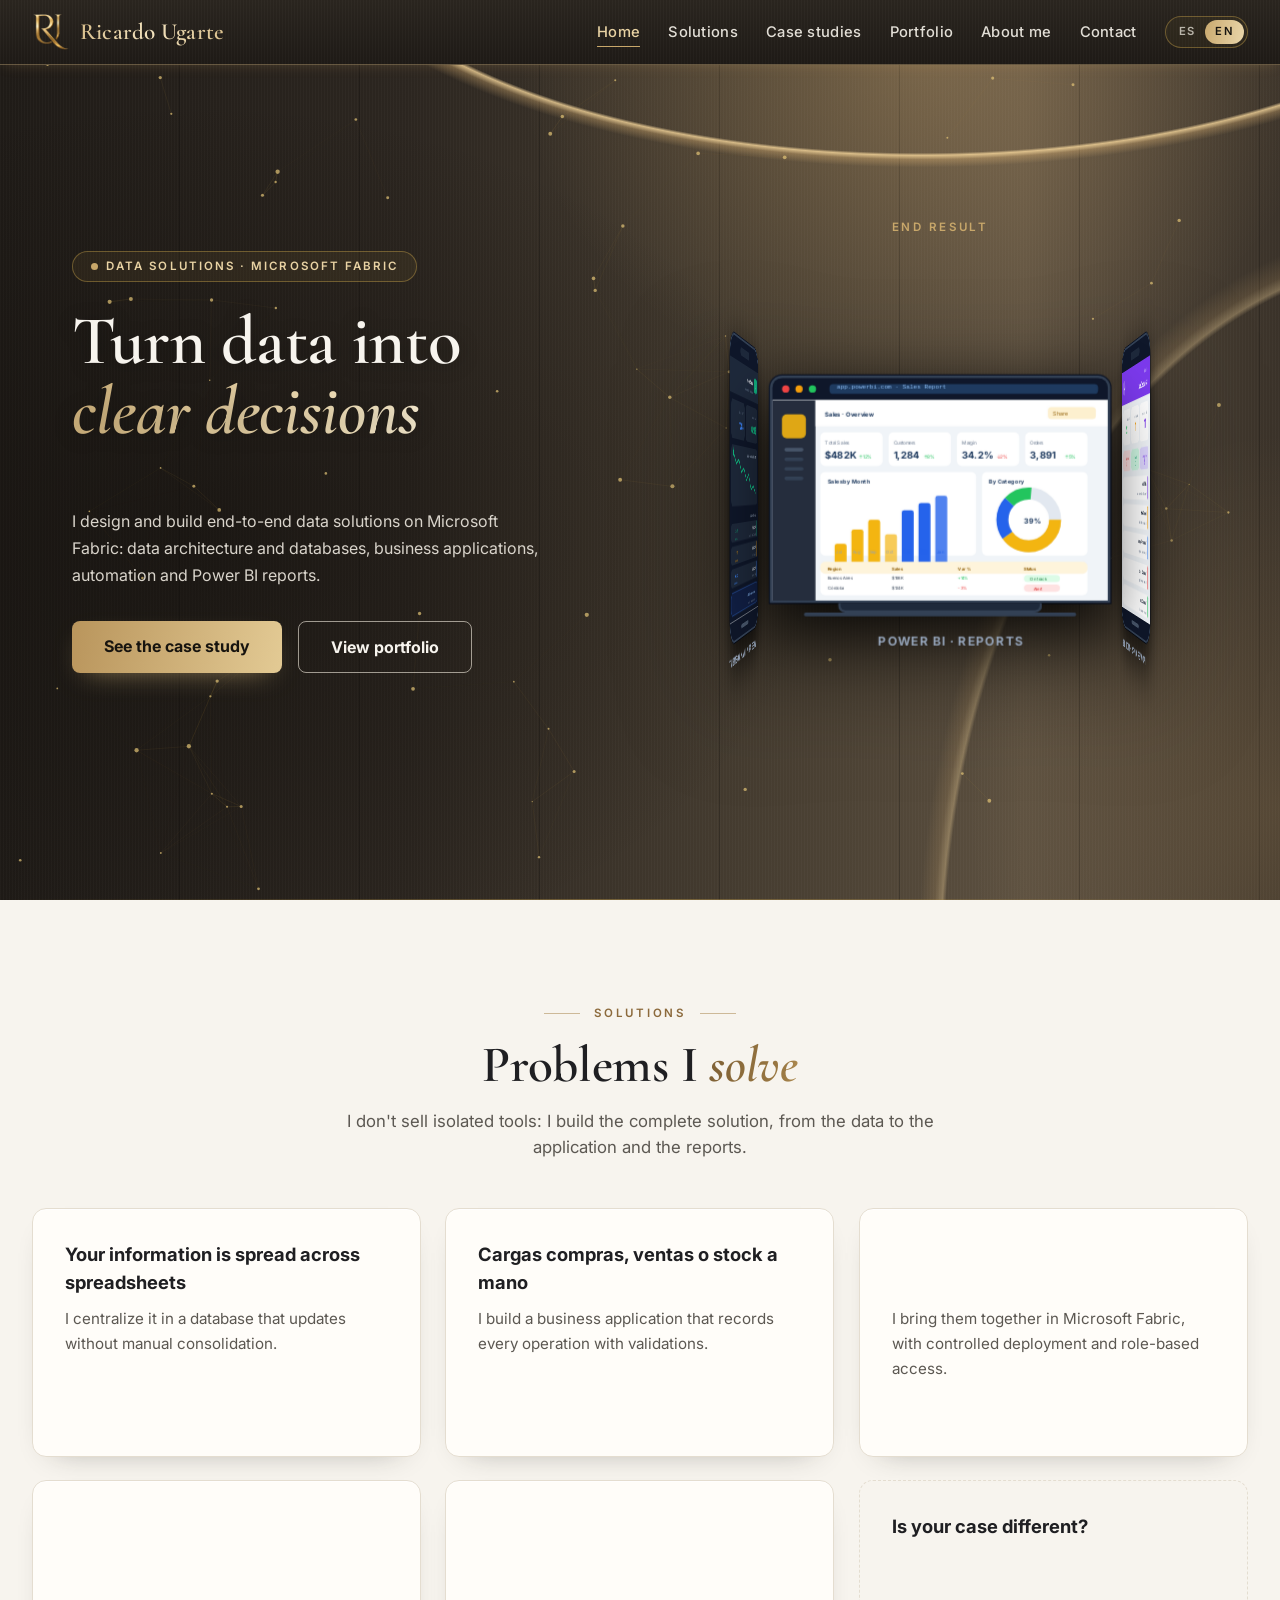
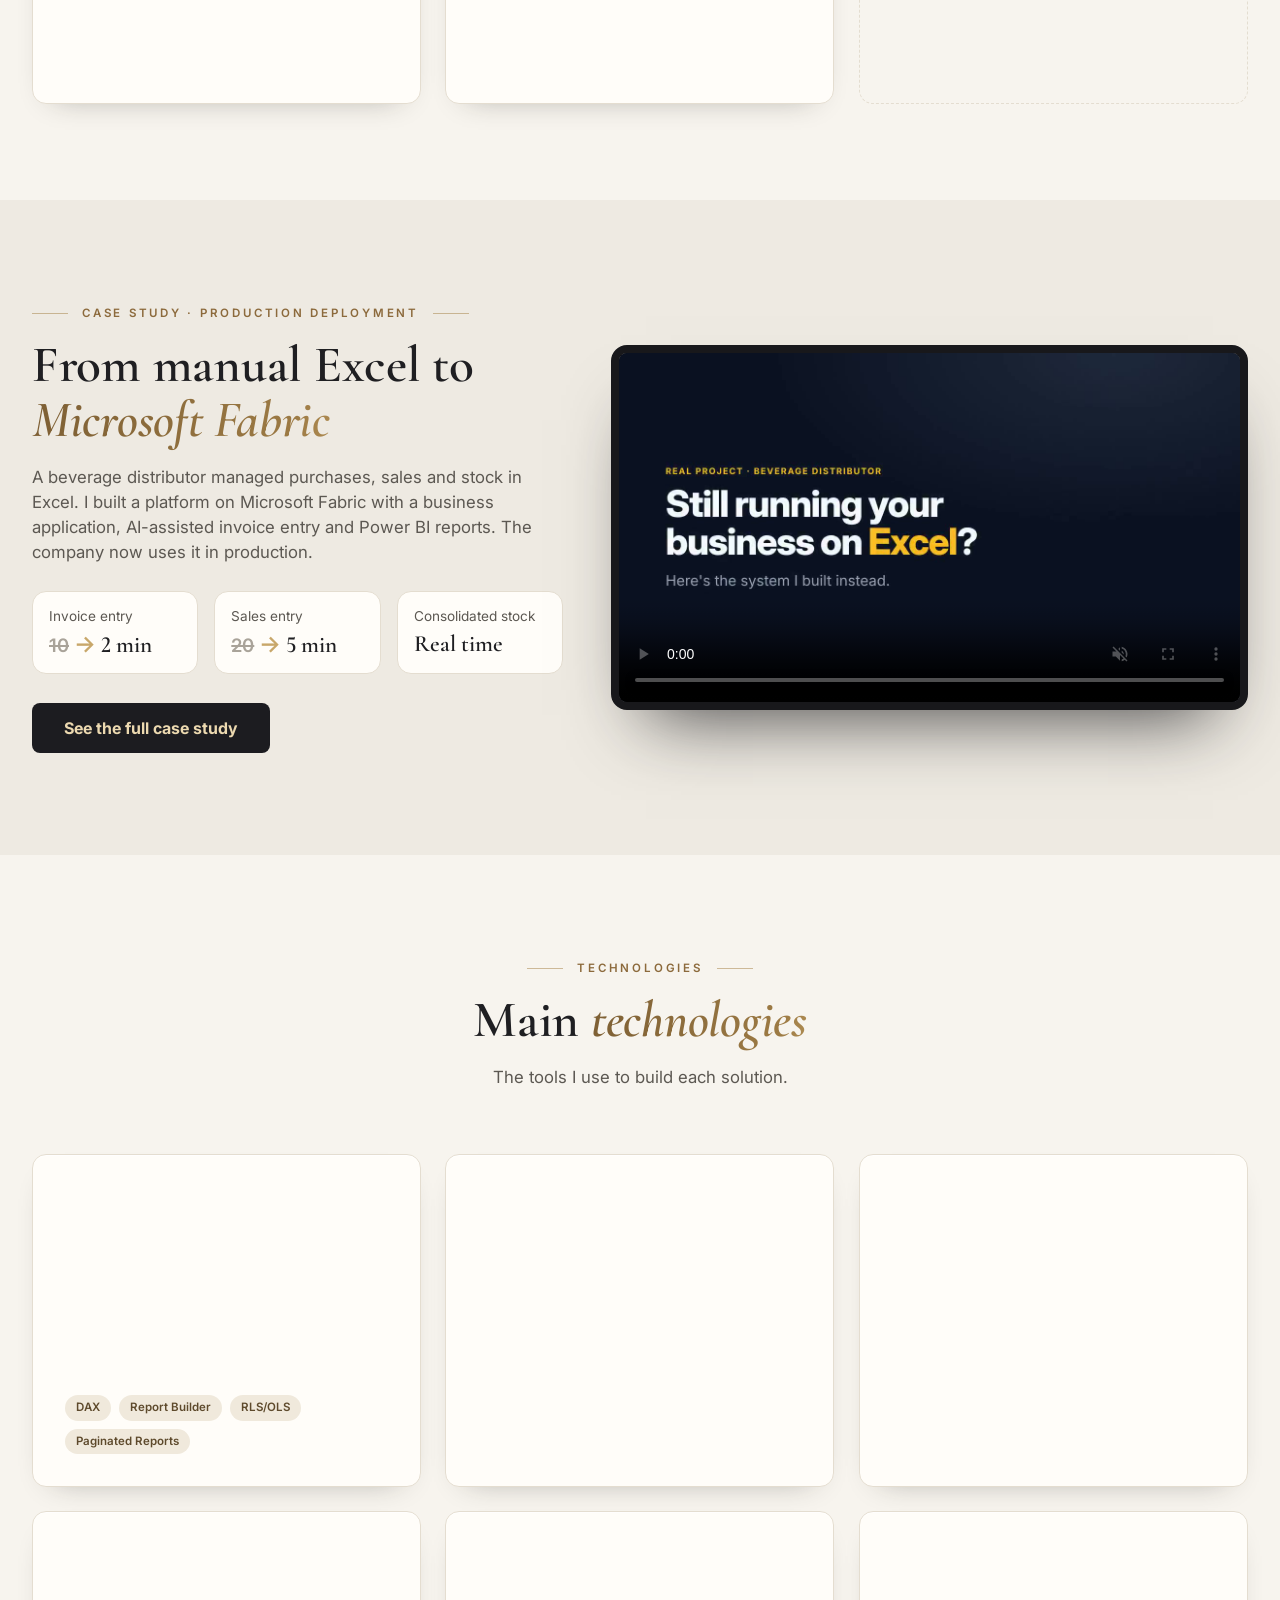
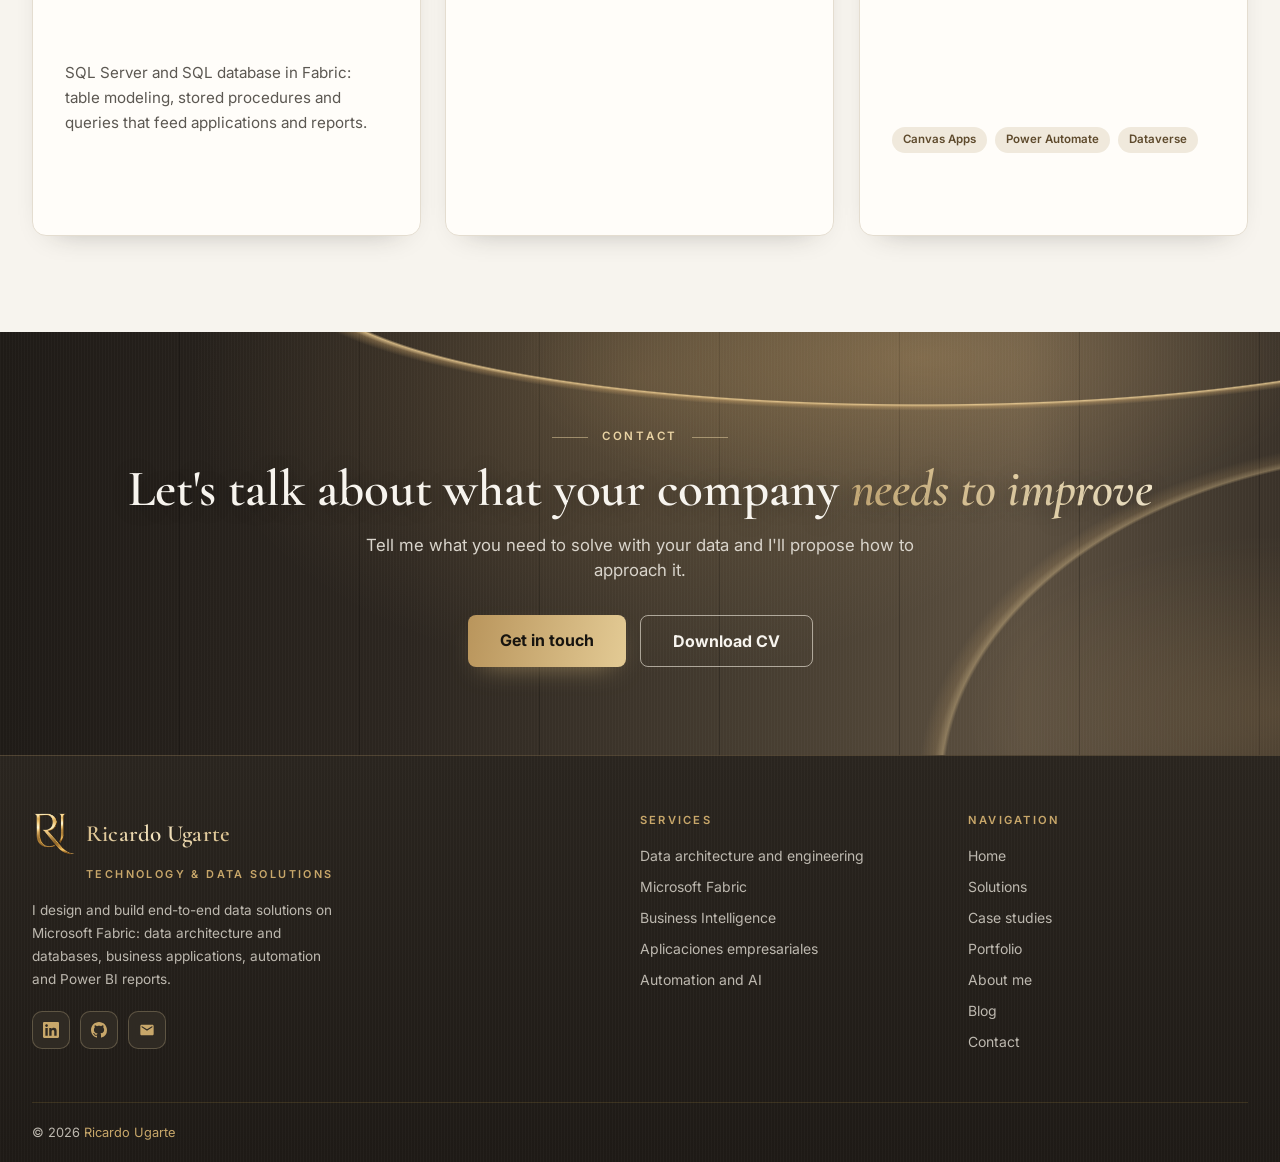
==== commit 7c78cc05: "Vuelve el carrusel 3D de aplicaciones en el inicio" ====
--- a/index.html
+++ b/index.html
@@ -379,11 +379,323 @@
         </div>
 
         <!-- RIGHT: capturas reales de la plataforma en producción -->
-        <a href="casos.html" class="hero-shots hero-in" aria-label="Ver el caso de la distribuidora de bebidas">
-          <img class="hero-shot-main" src="./assets/casos/stock.jpg" alt="Aplicación de gestión: stock consolidado por lote" width="1400" height="671">
-          <img class="hero-shot-back" src="./assets/casos/powerbi-ventas.jpg" alt="Reporte de Power BI: costo, venta y margen" width="1400" height="671">
-          <span class="hero-shot-tag">En producción · distribuidora de bebidas</span>
-        </a>
+        <!-- RIGHT: carrusel 3D de dispositivos -->
+        <div style="display:flex;flex-direction:column;align-items:center;gap:1.5rem;">
+          <p class="hero-eyebrow" style="font-size:0.72rem;text-transform:uppercase;font-weight:600;">
+            Resultado Final
+          </p>
+          <div class="device-scene">
+            <div class="device-carousel">
+
+              <!-- 1: Power BI — Desktop -->
+              <div class="device-item is-desktop">
+                <div style="position:relative;width:100%;">
+                  <div class="desktop-frame">
+                    <div class="desktop-topbar">
+                      <div class="desktop-dot" style="background:#ef4444"></div>
+                      <div class="desktop-dot" style="background:#f59e0b"></div>
+                      <div class="desktop-dot" style="background:#22c55e"></div>
+                      <div style="flex:1;background:#1e3a5f;border-radius:3px;height:8px;margin-left:6px;display:flex;align-items:center;padding:0 6px;">
+                        <span style="font-size:5px;color:#93c5fd;font-family:monospace;">app.powerbi.com · Reporte de Ventas</span>
+                      </div>
+                    </div>
+                    <div class="desktop-screen">
+                      <svg viewBox="0 0 280 168" xmlns="http://www.w3.org/2000/svg" style="width:100%;height:100%;">
+                        <rect width="280" height="168" fill="#f0f4f8"/>
+                        <rect x="0" y="0" width="36" height="168" fill="#252d3d"/>
+                        <rect x="8" y="12" width="20" height="20" rx="4" fill="#f3b511" opacity="0.9"/>
+                        <rect x="10" y="40" width="16" height="3" rx="1.5" fill="#475569"/>
+                        <rect x="10" y="48" width="16" height="3" rx="1.5" fill="#334155"/>
+                        <rect x="10" y="56" width="16" height="3" rx="1.5" fill="#334155"/>
+                        <rect x="10" y="64" width="16" height="3" rx="1.5" fill="#334155"/>
+                        <rect x="36" y="0" width="244" height="22" fill="#fff"/>
+                        <text x="44" y="14" font-size="5" fill="#1e3a5f" font-weight="bold" font-family="sans-serif">Ventas · Resumen</text>
+                        <rect x="230" y="6" width="40" height="10" rx="3" fill="#f3b511" opacity="0.2"/>
+                        <text x="234" y="13" font-size="4.5" fill="#92610a" font-family="sans-serif">Compartir</text>
+                        <rect x="40" y="27" width="52" height="28" rx="4" fill="#fff"/>
+                        <text x="44" y="37" font-size="4" fill="#64748b" font-family="sans-serif">Ventas Totales</text>
+                        <text x="44" y="49" font-size="8" fill="#1e3a5f" font-weight="bold" font-family="sans-serif">$482K</text>
+                        <text x="72" y="49" font-size="4" fill="#22c55e" font-family="sans-serif">↑12%</text>
+                        <rect x="97" y="27" width="52" height="28" rx="4" fill="#fff"/>
+                        <text x="101" y="37" font-size="4" fill="#64748b" font-family="sans-serif">Clientes</text>
+                        <text x="101" y="49" font-size="8" fill="#1e3a5f" font-weight="bold" font-family="sans-serif">1,284</text>
+                        <text x="126" y="49" font-size="4" fill="#22c55e" font-family="sans-serif">↑8%</text>
+                        <rect x="154" y="27" width="52" height="28" rx="4" fill="#fff"/>
+                        <text x="158" y="37" font-size="4" fill="#64748b" font-family="sans-serif">Margen</text>
+                        <text x="158" y="49" font-size="8" fill="#1e3a5f" font-weight="bold" font-family="sans-serif">34.2%</text>
+                        <text x="187" y="49" font-size="4" fill="#ef4444" font-family="sans-serif">↓2%</text>
+                        <rect x="211" y="27" width="52" height="28" rx="4" fill="#fff"/>
+                        <text x="215" y="37" font-size="4" fill="#64748b" font-family="sans-serif">Órdenes</text>
+                        <text x="215" y="49" font-size="8" fill="#1e3a5f" font-weight="bold" font-family="sans-serif">3,891</text>
+                        <text x="244" y="49" font-size="4" fill="#22c55e" font-family="sans-serif">↑5%</text>
+                        <rect x="40" y="60" width="130" height="70" rx="4" fill="#fff"/>
+                        <text x="46" y="70" font-size="4.5" fill="#1e3a5f" font-weight="bold" font-family="sans-serif">Ventas por Mes</text>
+                        <rect x="52" y="120" width="10" height="28" rx="2" fill="#f3b511"/>
+                        <rect x="66" y="108" width="10" height="40" rx="2" fill="#f3b511"/>
+                        <rect x="80" y="100" width="10" height="48" rx="2" fill="#f3b511"/>
+                        <rect x="94" y="112" width="10" height="36" rx="2" fill="#f3b511" opacity="0.7"/>
+                        <rect x="108" y="92" width="10" height="56" rx="2" fill="#2563eb"/>
+                        <rect x="122" y="86" width="10" height="62" rx="2" fill="#2563eb"/>
+                        <rect x="136" y="80" width="10" height="68" rx="2" fill="#2563eb" opacity="0.8"/>
+                        <text x="53" y="128" font-size="3.5" fill="#94a3b8" font-family="sans-serif">Jul</text>
+                        <text x="67" y="128" font-size="3.5" fill="#94a3b8" font-family="sans-serif">Ago</text>
+                        <text x="81" y="128" font-size="3.5" fill="#94a3b8" font-family="sans-serif">Sep</text>
+                        <text x="95" y="128" font-size="3.5" fill="#94a3b8" font-family="sans-serif">Oct</text>
+                        <text x="109" y="128" font-size="3.5" fill="#2563eb" font-family="sans-serif">Nov</text>
+                        <text x="123" y="128" font-size="3.5" fill="#2563eb" font-family="sans-serif">Dic</text>
+                        <text x="137" y="128" font-size="3.5" fill="#2563eb" font-family="sans-serif">Ene</text>
+                        <rect x="175" y="60" width="88" height="70" rx="4" fill="#fff"/>
+                        <text x="181" y="70" font-size="4.5" fill="#1e3a5f" font-weight="bold" font-family="sans-serif">Por Categoría</text>
+                        <circle cx="214" cy="100" r="22" fill="none" stroke="#e2e8f0" stroke-width="10"/>
+                        <circle cx="214" cy="100" r="22" fill="none" stroke="#f3b511" stroke-width="10" stroke-dasharray="55 83" stroke-dashoffset="0"/>
+                        <circle cx="214" cy="100" r="22" fill="none" stroke="#2563eb" stroke-width="10" stroke-dasharray="30 108" stroke-dashoffset="-55"/>
+                        <circle cx="214" cy="100" r="22" fill="none" stroke="#22c55e" stroke-width="10" stroke-dasharray="20 118" stroke-dashoffset="-85"/>
+                        <text x="210" y="103" font-size="6" fill="#1e3a5f" font-weight="bold" font-family="sans-serif">39%</text>
+                        <rect x="40" y="135" width="223" height="28" rx="4" fill="#fff"/>
+                        <rect x="40" y="135" width="223" height="10" rx="4" fill="#f3b511" opacity="0.15"/>
+                        <text x="46" y="142" font-size="3.5" fill="#92610a" font-weight="bold" font-family="sans-serif">Región</text>
+                        <text x="100" y="142" font-size="3.5" fill="#92610a" font-weight="bold" font-family="sans-serif">Ventas</text>
+                        <text x="155" y="142" font-size="3.5" fill="#92610a" font-weight="bold" font-family="sans-serif">Var %</text>
+                        <text x="210" y="142" font-size="3.5" fill="#92610a" font-weight="bold" font-family="sans-serif">Estado</text>
+                        <text x="46" y="150" font-size="3.5" fill="#334155" font-family="sans-serif">Buenos Aires</text>
+                        <text x="100" y="150" font-size="3.5" fill="#334155" font-family="sans-serif">$198K</text>
+                        <text x="155" y="150" font-size="3.5" fill="#22c55e" font-family="sans-serif">+14%</text>
+                        <rect x="210" y="146" width="30" height="6" rx="3" fill="#dcfce7"/>
+                        <text x="215" y="151" font-size="3.5" fill="#15803d" font-family="sans-serif">On track</text>
+                        <text x="46" y="158" font-size="3.5" fill="#334155" font-family="sans-serif">Córdoba</text>
+                        <text x="100" y="158" font-size="3.5" fill="#334155" font-family="sans-serif">$124K</text>
+                        <text x="155" y="158" font-size="3.5" fill="#ef4444" font-family="sans-serif">-3%</text>
+                        <rect x="210" y="154" width="30" height="6" rx="3" fill="#fee2e2"/>
+                        <text x="218" y="159" font-size="3.5" fill="#dc2626" font-family="sans-serif">Alerta</text>
+                      </svg>
+                    </div>
+                  </div>
+                  <div class="desktop-stand"></div>
+                  <div class="desktop-base"></div>
+                  <div class="device-label">
+                    <img src="https://upload.wikimedia.org/wikipedia/commons/c/cf/New_Power_BI_Logo.svg" alt=""> Power BI · Reportes
+                  </div>
+                </div>
+              </div>
+
+              <!-- 2: Power Apps — Phone -->
+              <div class="device-item is-phone">
+                <div style="position:relative;width:100%;">
+                  <div class="phone-frame">
+                    <div class="phone-notch"><div class="phone-notch-pill"></div></div>
+                    <div class="phone-screen-area">
+                      <svg viewBox="0 0 160 256" xmlns="http://www.w3.org/2000/svg" style="width:100%;height:100%;">
+                        <rect width="160" height="256" fill="#f1f5f9"/>
+                        <rect x="0" y="0" width="160" height="36" fill="#7c3aed"/>
+                        <text x="12" y="13" font-size="5" fill="rgba(255,255,255,0.7)" font-family="sans-serif">← Volver</text>
+                        <text x="12" y="27" font-size="8" fill="#fff" font-weight="bold" font-family="sans-serif">Service Desk</text>
+                        <rect x="138" y="10" width="16" height="16" rx="8" fill="rgba(255,255,255,0.2)"/>
+                        <text x="143" y="21" font-size="6" fill="#fff" font-family="sans-serif">+</text>
+                        <rect x="8" y="42" width="44" height="38" rx="6" fill="#fff"/>
+                        <text x="16" y="54" font-size="4" fill="#64748b" font-family="sans-serif">All Tickets</text>
+                        <text x="20" y="68" font-size="12" fill="#7c3aed" font-weight="bold" font-family="sans-serif">11</text>
+                        <rect x="58" y="42" width="44" height="38" rx="6" fill="#fff"/>
+                        <text x="63" y="54" font-size="4" fill="#64748b" font-family="sans-serif">New Ticket</text>
+                        <text x="75" y="68" font-size="12" fill="#f59e0b" font-weight="bold" font-family="sans-serif">1</text>
+                        <rect x="108" y="42" width="44" height="38" rx="6" fill="#fff"/>
+                        <text x="113" y="54" font-size="4" fill="#64748b" font-family="sans-serif">Closed</text>
+                        <text x="125" y="68" font-size="12" fill="#22c55e" font-weight="bold" font-family="sans-serif">2</text>
+                        <rect x="8" y="86" width="44" height="22" rx="6" fill="#ddd6fe"/>
+                        <text x="14" y="96" font-size="4" fill="#7c3aed" font-family="sans-serif">In Progress</text>
+                        <text x="27" y="104" font-size="8" fill="#7c3aed" font-weight="bold" font-family="sans-serif">5</text>
+                        <rect x="58" y="86" width="44" height="22" rx="6" fill="#d1fae5"/>
+                        <text x="68" y="96" font-size="4" fill="#059669" font-family="sans-serif">Closed</text>
+                        <text x="77" y="104" font-size="8" fill="#059669" font-weight="bold" font-family="sans-serif">2</text>
+                        <rect x="108" y="86" width="44" height="22" rx="6" fill="#fee2e2"/>
+                        <text x="116" y="96" font-size="4" fill="#dc2626" font-family="sans-serif">On Hold</text>
+                        <text x="126" y="104" font-size="8" fill="#dc2626" font-weight="bold" font-family="sans-serif">3</text>
+                        <rect x="8" y="114" width="144" height="24" rx="5" fill="#fff"/>
+                        <rect x="8" y="114" width="4" height="24" rx="2" fill="#7c3aed"/>
+                        <text x="17" y="124" font-size="5" fill="#1e293b" font-weight="bold" font-family="sans-serif">All Tickets</text>
+                        <text x="17" y="133" font-size="4" fill="#64748b" font-family="sans-serif">Ver todos los tickets activos</text>
+                        <text x="145" y="128" font-size="7" fill="#94a3b8" font-family="sans-serif">›</text>
+                        <rect x="8" y="143" width="144" height="24" rx="5" fill="#fff"/>
+                        <rect x="8" y="143" width="4" height="24" rx="2" fill="#f59e0b"/>
+                        <text x="17" y="153" font-size="5" fill="#1e293b" font-weight="bold" font-family="sans-serif">New Tickets</text>
+                        <text x="17" y="162" font-size="4" fill="#64748b" font-family="sans-serif">Tickets sin asignar</text>
+                        <text x="145" y="157" font-size="7" fill="#94a3b8" font-family="sans-serif">›</text>
+                        <rect x="8" y="172" width="144" height="24" rx="5" fill="#fff"/>
+                        <rect x="8" y="172" width="4" height="24" rx="2" fill="#3b82f6"/>
+                        <text x="17" y="182" font-size="5" fill="#1e293b" font-weight="bold" font-family="sans-serif">Tickets In Progress</text>
+                        <text x="17" y="191" font-size="4" fill="#64748b" font-family="sans-serif">En curso · asignados</text>
+                        <text x="145" y="186" font-size="7" fill="#94a3b8" font-family="sans-serif">›</text>
+                        <rect x="8" y="201" width="144" height="24" rx="5" fill="#fff"/>
+                        <rect x="8" y="201" width="4" height="24" rx="2" fill="#ef4444"/>
+                        <text x="17" y="211" font-size="5" fill="#1e293b" font-weight="bold" font-family="sans-serif">Tickets On Hold</text>
+                        <text x="17" y="220" font-size="4" fill="#64748b" font-family="sans-serif">Pausados · pendientes</text>
+                        <text x="145" y="215" font-size="7" fill="#94a3b8" font-family="sans-serif">›</text>
+                        <rect x="8" y="230" width="144" height="22" rx="5" fill="#fff"/>
+                        <rect x="8" y="230" width="4" height="22" rx="2" fill="#22c55e"/>
+                        <text x="17" y="240" font-size="5" fill="#1e293b" font-weight="bold" font-family="sans-serif">Tickets Closed</text>
+                        <text x="17" y="249" font-size="4" fill="#64748b" font-family="sans-serif">Cerrados · resueltos</text>
+                        <text x="145" y="244" font-size="7" fill="#94a3b8" font-family="sans-serif">›</text>
+                      </svg>
+                    </div>
+                    <div class="phone-home-bar"><div class="phone-home-pill"></div></div>
+                  </div>
+                  <div class="device-label" style="bottom:-26px;">
+                    <img src="https://img.icons8.com/fluent/1200/microsoft-power-apps.jpg" alt="" style="border-radius:3px;"> Power Apps · Mobile
+                  </div>
+                </div>
+              </div>
+
+              <!-- 3: Microsoft Fabric — Desktop -->
+              <div class="device-item is-desktop">
+                <div style="position:relative;width:100%;">
+                  <div class="desktop-frame">
+                    <div class="desktop-topbar">
+                      <div class="desktop-dot" style="background:#ef4444"></div>
+                      <div class="desktop-dot" style="background:#f59e0b"></div>
+                      <div class="desktop-dot" style="background:#22c55e"></div>
+                      <div style="flex:1;background:#1e3a5f;border-radius:3px;height:8px;margin-left:6px;display:flex;align-items:center;padding:0 6px;">
+                        <span style="font-size:5px;color:#93c5fd;font-family:monospace;">app.fabric.microsoft.com · UW Dev Workspace</span>
+                      </div>
+                    </div>
+                    <div class="desktop-screen">
+                      <svg viewBox="0 0 280 168" xmlns="http://www.w3.org/2000/svg" style="width:100%;height:100%;">
+                        <rect width="280" height="168" fill="#f0f4f8"/>
+                        <rect x="0" y="0" width="32" height="168" fill="#1e293b"/>
+                        <rect x="6" y="8" width="20" height="20" rx="4" fill="#0ea5e9" opacity="0.9"/>
+                        <text x="10" y="22" font-size="8" fill="#fff" font-family="sans-serif">F</text>
+                        <rect x="9" y="38" width="14" height="3" rx="1.5" fill="#3b82f6" opacity="0.8"/>
+                        <rect x="9" y="47" width="14" height="3" rx="1.5" fill="#475569"/>
+                        <rect x="9" y="56" width="14" height="3" rx="1.5" fill="#475569"/>
+                        <rect x="32" y="0" width="248" height="24" fill="#fff"/>
+                        <text x="40" y="10" font-size="4.5" fill="#64748b" font-family="sans-serif">UW Dev Workspace</text>
+                        <text x="40" y="19" font-size="6" fill="#0f172a" font-weight="bold" font-family="sans-serif">Microsoft Fabric</text>
+                        <rect x="200" y="6" width="70" height="12" rx="4" fill="#0ea5e9" opacity="0.15"/>
+                        <text x="212" y="14" font-size="4.5" fill="#0369a1" font-family="sans-serif">+ Nuevo item</text>
+                        <rect x="32" y="24" width="248" height="14" fill="#f8fafc"/>
+                        <text x="40" y="33" font-size="4" fill="#64748b" font-family="sans-serif">Nombre</text>
+                        <text x="130" y="33" font-size="4" fill="#64748b" font-family="sans-serif">Tipo</text>
+                        <text x="175" y="33" font-size="4" fill="#64748b" font-family="sans-serif">Actualizado</text>
+                        <text x="230" y="33" font-size="4" fill="#64748b" font-family="sans-serif">Propietario</text>
+                        <rect x="32" y="38" width="248" height="16" fill="#fff"/>
+                        <rect x="36" y="41" width="10" height="10" rx="2" fill="#f59e0b" opacity="0.8"/>
+                        <text x="36" y="47" font-size="5" fill="#fff" font-weight="bold" font-family="sans-serif">S</text>
+                        <text x="50" y="49" font-size="4.5" fill="#0f172a" font-family="sans-serif">Prueba</text>
+                        <rect x="128" y="42" width="38" height="8" rx="3" fill="#fef3c7"/>
+                        <text x="132" y="48" font-size="3.5" fill="#92400e" font-family="sans-serif">Modelo Semántico</text>
+                        <text x="175" y="49" font-size="4" fill="#64748b" font-family="sans-serif">hace 2h</text>
+                        <text x="230" y="49" font-size="4" fill="#64748b" font-family="sans-serif">R. Ugarte</text>
+                        <rect x="32" y="54" width="248" height="16" fill="#f8fafc"/>
+                        <rect x="36" y="57" width="10" height="10" rx="2" fill="#f3b511" opacity="0.9"/>
+                        <text x="38" y="63" font-size="5" fill="#fff" font-weight="bold" font-family="sans-serif">P</text>
+                        <text x="50" y="65" font-size="4.5" fill="#0f172a" font-family="sans-serif">UND-RPT-014 HO New Business</text>
+                        <rect x="128" y="58" width="25" height="8" rx="3" fill="#dbeafe"/>
+                        <text x="131" y="64" font-size="3.5" fill="#1d4ed8" font-family="sans-serif">Reporte</text>
+                        <text x="175" y="65" font-size="4" fill="#64748b" font-family="sans-serif">ayer</text>
+                        <text x="230" y="65" font-size="4" fill="#64748b" font-family="sans-serif">R. Ugarte</text>
+                        <rect x="32" y="70" width="248" height="16" fill="#fff"/>
+                        <rect x="36" y="73" width="10" height="10" rx="2" fill="#22c55e" opacity="0.8"/>
+                        <text x="38" y="79" font-size="5" fill="#fff" font-weight="bold" font-family="sans-serif">D</text>
+                        <text x="50" y="81" font-size="4.5" fill="#0f172a" font-family="sans-serif">Deployment Pipeline · Dev→Prod</text>
+                        <rect x="128" y="74" width="28" height="8" rx="3" fill="#dcfce7"/>
+                        <text x="131" y="80" font-size="3.5" fill="#15803d" font-family="sans-serif">Pipeline</text>
+                        <text x="175" y="81" font-size="4" fill="#64748b" font-family="sans-serif">3 días</text>
+                        <text x="230" y="81" font-size="4" fill="#64748b" font-family="sans-serif">R. Ugarte</text>
+                        <rect x="32" y="86" width="248" height="16" fill="#f8fafc"/>
+                        <rect x="36" y="89" width="10" height="10" rx="2" fill="#8b5cf6" opacity="0.8"/>
+                        <text x="38" y="95" font-size="5" fill="#fff" font-weight="bold" font-family="sans-serif">G</text>
+                        <text x="50" y="97" font-size="4.5" fill="#0f172a" font-family="sans-serif">Dataflow Gen2 · PremiumAll</text>
+                        <rect x="128" y="90" width="30" height="8" rx="3" fill="#ede9fe"/>
+                        <text x="131" y="96" font-size="3.5" fill="#6d28d9" font-family="sans-serif">Dataflow G2</text>
+                        <text x="175" y="97" font-size="4" fill="#64748b" font-family="sans-serif">1 sem</text>
+                        <text x="230" y="97" font-size="4" fill="#64748b" font-family="sans-serif">R. Ugarte</text>
+                        <rect x="32" y="102" width="248" height="16" fill="#fff"/>
+                        <rect x="36" y="105" width="10" height="10" rx="2" fill="#0ea5e9" opacity="0.8"/>
+                        <text x="38" y="111" font-size="5" fill="#fff" font-weight="bold" font-family="sans-serif">R</text>
+                        <text x="50" y="113" font-size="4.5" fill="#0f172a" font-family="sans-serif">CLR-RPT-009 Catastrophe Cancel</text>
+                        <rect x="128" y="106" width="35" height="8" rx="3" fill="#e0f2fe"/>
+                        <text x="131" y="112" font-size="3.5" fill="#0369a1" font-family="sans-serif">Rept. Paginado</text>
+                        <text x="175" y="113" font-size="4" fill="#64748b" font-family="sans-serif">2 sem</text>
+                        <text x="230" y="113" font-size="4" fill="#64748b" font-family="sans-serif">R. Ugarte</text>
+                        <rect x="32" y="124" width="248" height="40" fill="#eff6ff"/>
+                        <rect x="32" y="124" width="4" height="40" fill="#3b82f6"/>
+                        <text x="42" y="136" font-size="5" fill="#1d4ed8" font-weight="bold" font-family="sans-serif">OneLake · Fuente unificada</text>
+                        <text x="42" y="147" font-size="4" fill="#3b82f6" font-family="sans-serif">PremiumAll · BudgetByState · SubmissionQuotes · DateTable</text>
+                        <text x="42" y="158" font-size="4" fill="#64748b" font-family="sans-serif">Todas las tablas disponibles en el workspace</text>
+                        <rect x="200" y="128" width="72" height="14" rx="5" fill="#22c55e" opacity="0.15"/>
+                        <text x="207" y="137" font-size="4" fill="#15803d" font-weight="bold" font-family="sans-serif">✓ RLS/OLS activo</text>
+                      </svg>
+                    </div>
+                  </div>
+                  <div class="desktop-stand"></div>
+                  <div class="desktop-base"></div>
+                  <div class="device-label">
+                    <img src="https://static.wikia.nocookie.net/logopedia/images/a/aa/Microsoft_Fabric_2023.svg/revision/latest/scale-to-width-down/200?cb=20230528223239" alt=""> Microsoft Fabric · Workspace
+                  </div>
+                </div>
+              </div>
+
+              <!-- 4: Sistema Web — Phone -->
+              <div class="device-item is-phone">
+                <div style="position:relative;width:100%;">
+                  <div class="phone-frame">
+                    <div class="phone-notch"><div class="phone-notch-pill"></div></div>
+                    <div class="phone-screen-area">
+                      <svg viewBox="0 0 160 256" xmlns="http://www.w3.org/2000/svg" style="width:100%;height:100%;">
+                        <rect width="160" height="256" fill="#0f172a"/>
+                        <rect x="0" y="0" width="160" height="34" fill="#1e293b"/>
+                        <rect x="8" y="8" width="16" height="16" rx="4" fill="#10b981" opacity="0.9"/>
+                        <text x="11" y="19" font-size="7" fill="#fff" font-weight="bold" font-family="sans-serif">$</text>
+                        <text x="30" y="16" font-size="6" fill="#fff" font-weight="bold" font-family="sans-serif">Sistema Ventas</text>
+                        <text x="30" y="26" font-size="4" fill="#64748b" font-family="sans-serif">Distribuidora · Depósito</text>
+                        <rect x="6" y="40" width="68" height="38" rx="6" fill="#1e293b"/>
+                        <text x="12" y="52" font-size="4" fill="#64748b" font-family="sans-serif">Ventas Hoy</text>
+                        <text x="12" y="68" font-size="10" fill="#10b981" font-weight="bold" font-family="sans-serif">$124K</text>
+                        <rect x="82" y="40" width="72" height="38" rx="6" fill="#1e293b"/>
+                        <text x="88" y="52" font-size="4" fill="#64748b" font-family="sans-serif">Stock Total</text>
+                        <text x="88" y="68" font-size="10" fill="#3b82f6" font-weight="bold" font-family="sans-serif">4,821</text>
+                        <rect x="6" y="84" width="148" height="60" rx="6" fill="#1e293b"/>
+                        <text x="12" y="94" font-size="4.5" fill="#94a3b8" font-weight="bold" font-family="sans-serif">Movimiento Stock · Hoy</text>
+                        <polyline points="16,132 30,124 44,128 58,112 72,118 86,106 100,110 114,98 128,102 142,92" fill="none" stroke="#10b981" stroke-width="2" stroke-linejoin="round"/>
+                        <circle cx="142" cy="92" r="3" fill="#10b981"/>
+                        <text x="138" y="89" font-size="3.5" fill="#10b981" font-family="sans-serif">+18%</text>
+                        <text x="12" y="157" font-size="4.5" fill="#94a3b8" font-weight="bold" font-family="sans-serif">Últimas Facturas</text>
+                        <rect x="6" y="161" width="148" height="18" rx="4" fill="#1e293b"/>
+                        <rect x="6" y="161" width="3" height="18" rx="1.5" fill="#10b981"/>
+                        <text x="14" y="170" font-size="4.5" fill="#e2e8f0" font-weight="bold" font-family="sans-serif">FAC-2847</text>
+                        <text x="14" y="177" font-size="3.5" fill="#64748b" font-family="sans-serif">Bebidas Córdoba · 240 un</text>
+                        <text x="118" y="170" font-size="4.5" fill="#10b981" font-weight="bold" font-family="sans-serif">$18.4K</text>
+                        <text x="121" y="177" font-size="3" fill="#10b981" font-family="sans-serif">✓ Ingresada</text>
+                        <rect x="6" y="183" width="148" height="18" rx="4" fill="#1e293b"/>
+                        <rect x="6" y="183" width="3" height="18" rx="1.5" fill="#f59e0b"/>
+                        <text x="14" y="192" font-size="4.5" fill="#e2e8f0" font-weight="bold" font-family="sans-serif">FAC-2846</text>
+                        <text x="14" y="199" font-size="3.5" fill="#64748b" font-family="sans-serif">Cervezas Norte · 180 un</text>
+                        <text x="118" y="192" font-size="4.5" fill="#f59e0b" font-weight="bold" font-family="sans-serif">$12.1K</text>
+                        <text x="121" y="199" font-size="3" fill="#f59e0b" font-family="sans-serif">⟳ Pendiente</text>
+                        <rect x="6" y="205" width="148" height="18" rx="4" fill="#1e293b"/>
+                        <rect x="6" y="205" width="3" height="18" rx="1.5" fill="#3b82f6"/>
+                        <text x="14" y="214" font-size="4.5" fill="#e2e8f0" font-weight="bold" font-family="sans-serif">FAC-2845</text>
+                        <text x="14" y="221" font-size="3.5" fill="#64748b" font-family="sans-serif">Jugos Premium · 320 un</text>
+                        <text x="118" y="214" font-size="4.5" fill="#3b82f6" font-weight="bold" font-family="sans-serif">$22.8K</text>
+                        <text x="121" y="221" font-size="3" fill="#3b82f6" font-family="sans-serif">✓ Entregada</text>
+                        <rect x="6" y="228" width="148" height="22" rx="6" fill="#1d4ed8" opacity="0.15"/>
+                        <rect x="6" y="228" width="148" height="22" rx="6" fill="none" stroke="#3b82f6" stroke-width="1" opacity="0.4"/>
+                        <text x="18" y="239" font-size="4" fill="#93c5fd" font-weight="bold" font-family="sans-serif">Ver en Power BI App</text>
+                        <text x="18" y="247" font-size="3.5" fill="#64748b" font-family="sans-serif">Dashboard dueños · tiempo real</text>
+                      </svg>
+                    </div>
+                    <div class="phone-home-bar"><div class="phone-home-pill"></div></div>
+                  </div>
+                  <div class="device-label" style="bottom:-26px;">
+                    <img src="https://cdn.jsdelivr.net/gh/devicons/devicon/icons/nodejs/nodejs-original.svg" alt=""> Web App · Gestión
+                  </div>
+                </div>
+              </div>
+
+            </div><!-- /device-carousel -->
+          </div><!-- /device-scene -->
+          <p style="color:#475569;font-size:0.72rem;text-align:center;">
+           
+          </p>
+        </div>
 
       </div><!-- /hero-inner -->
     </section>
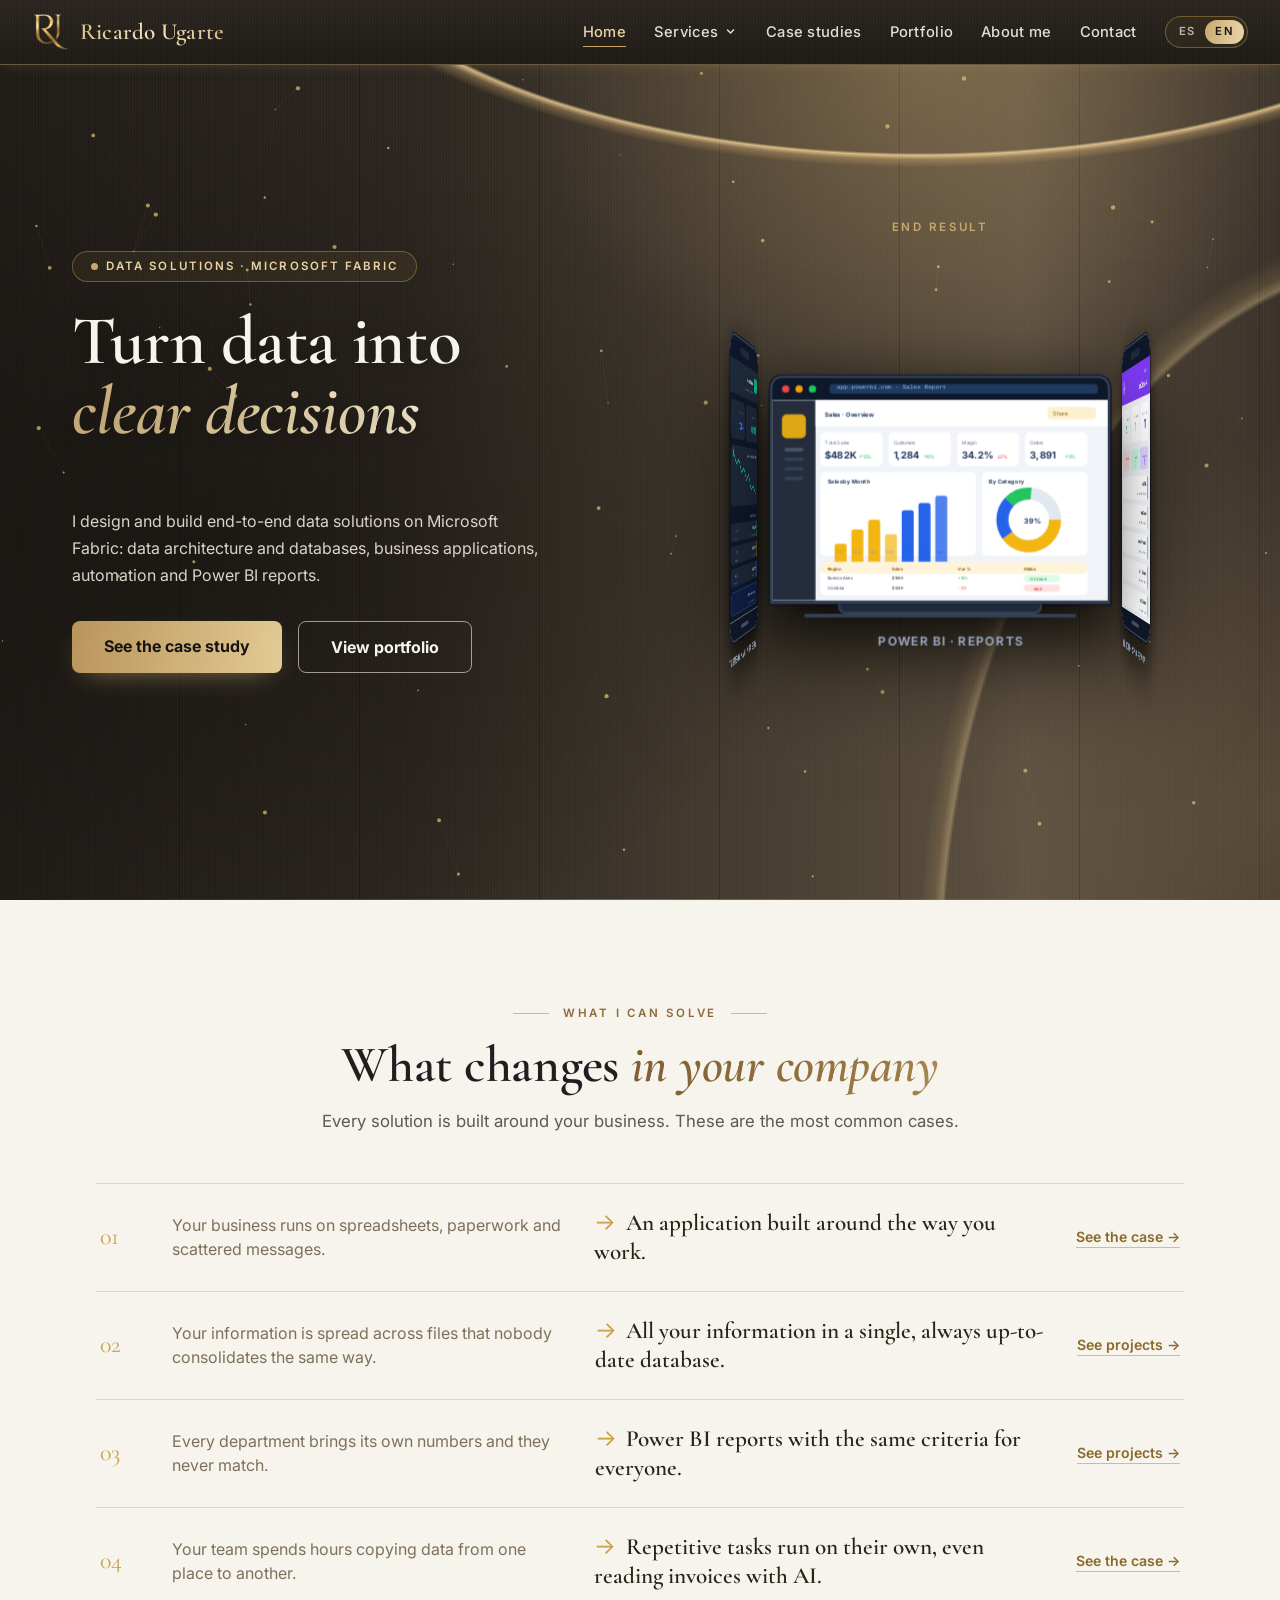
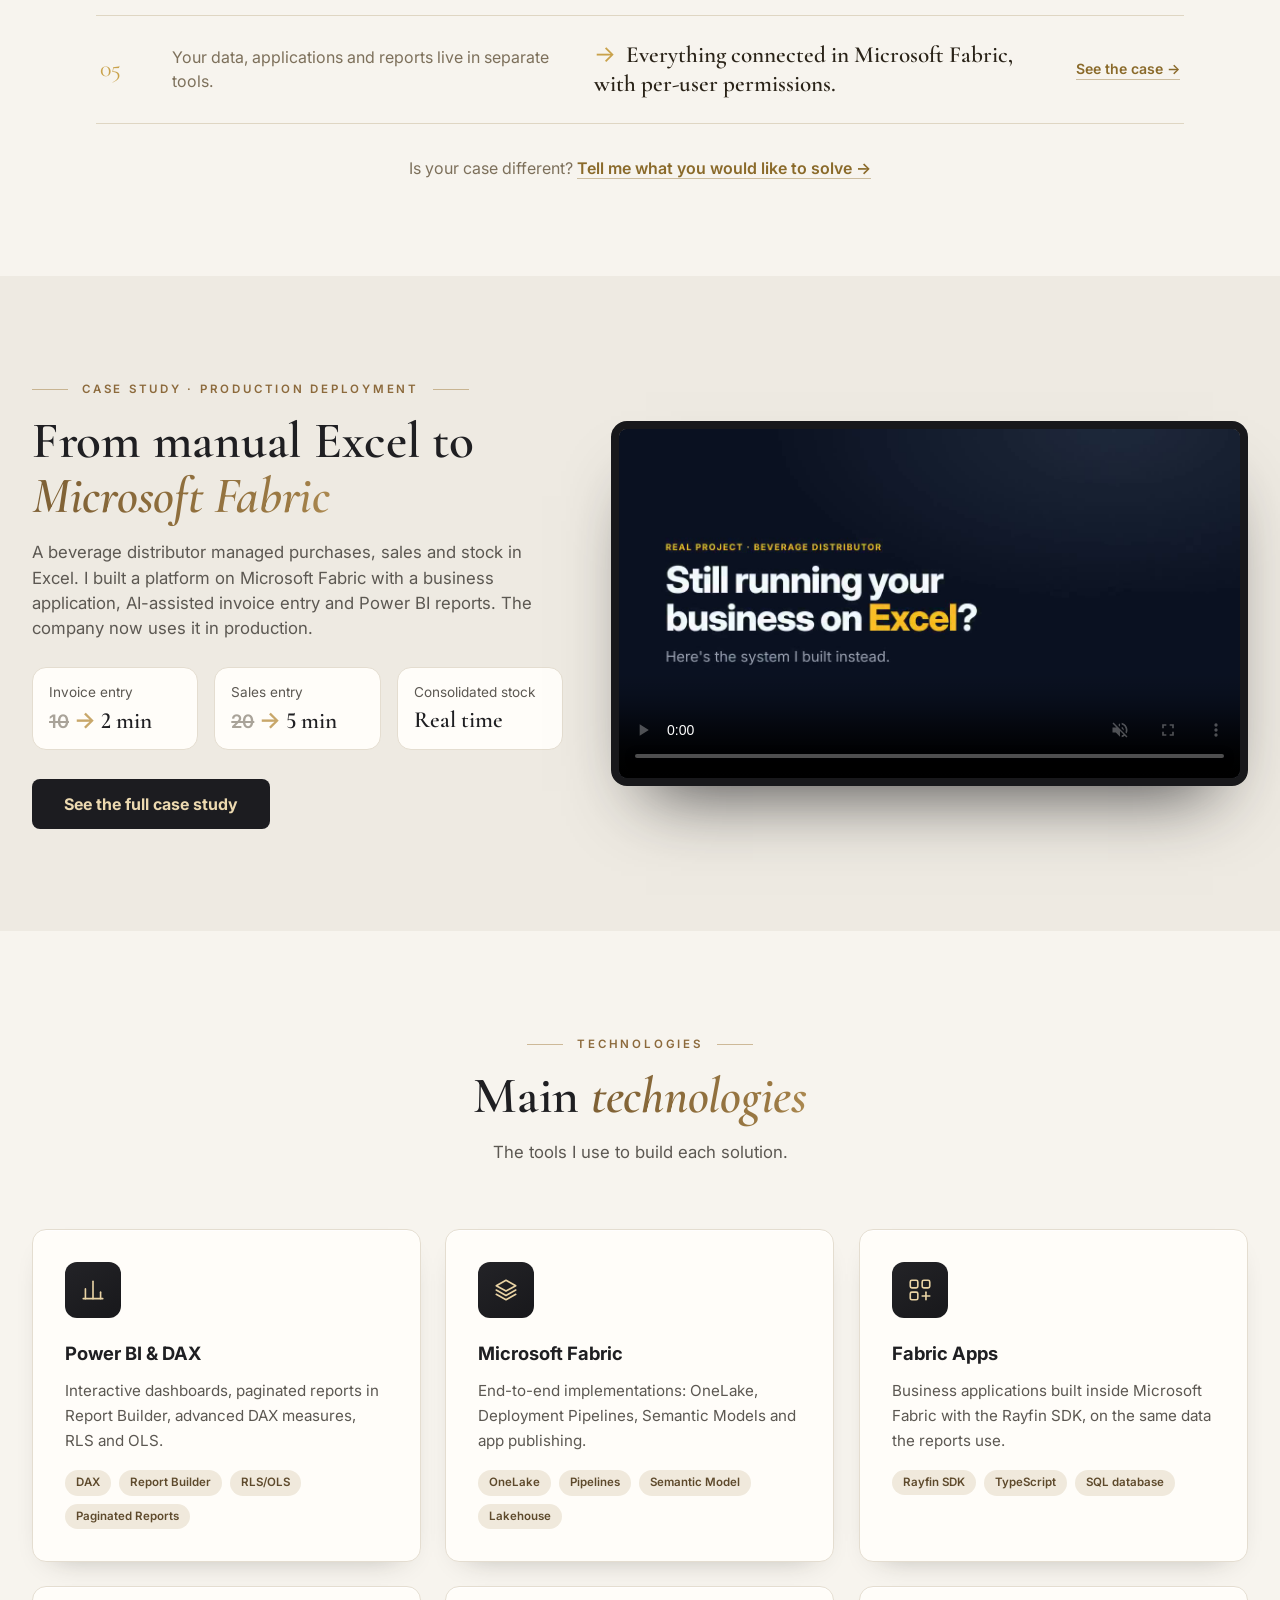
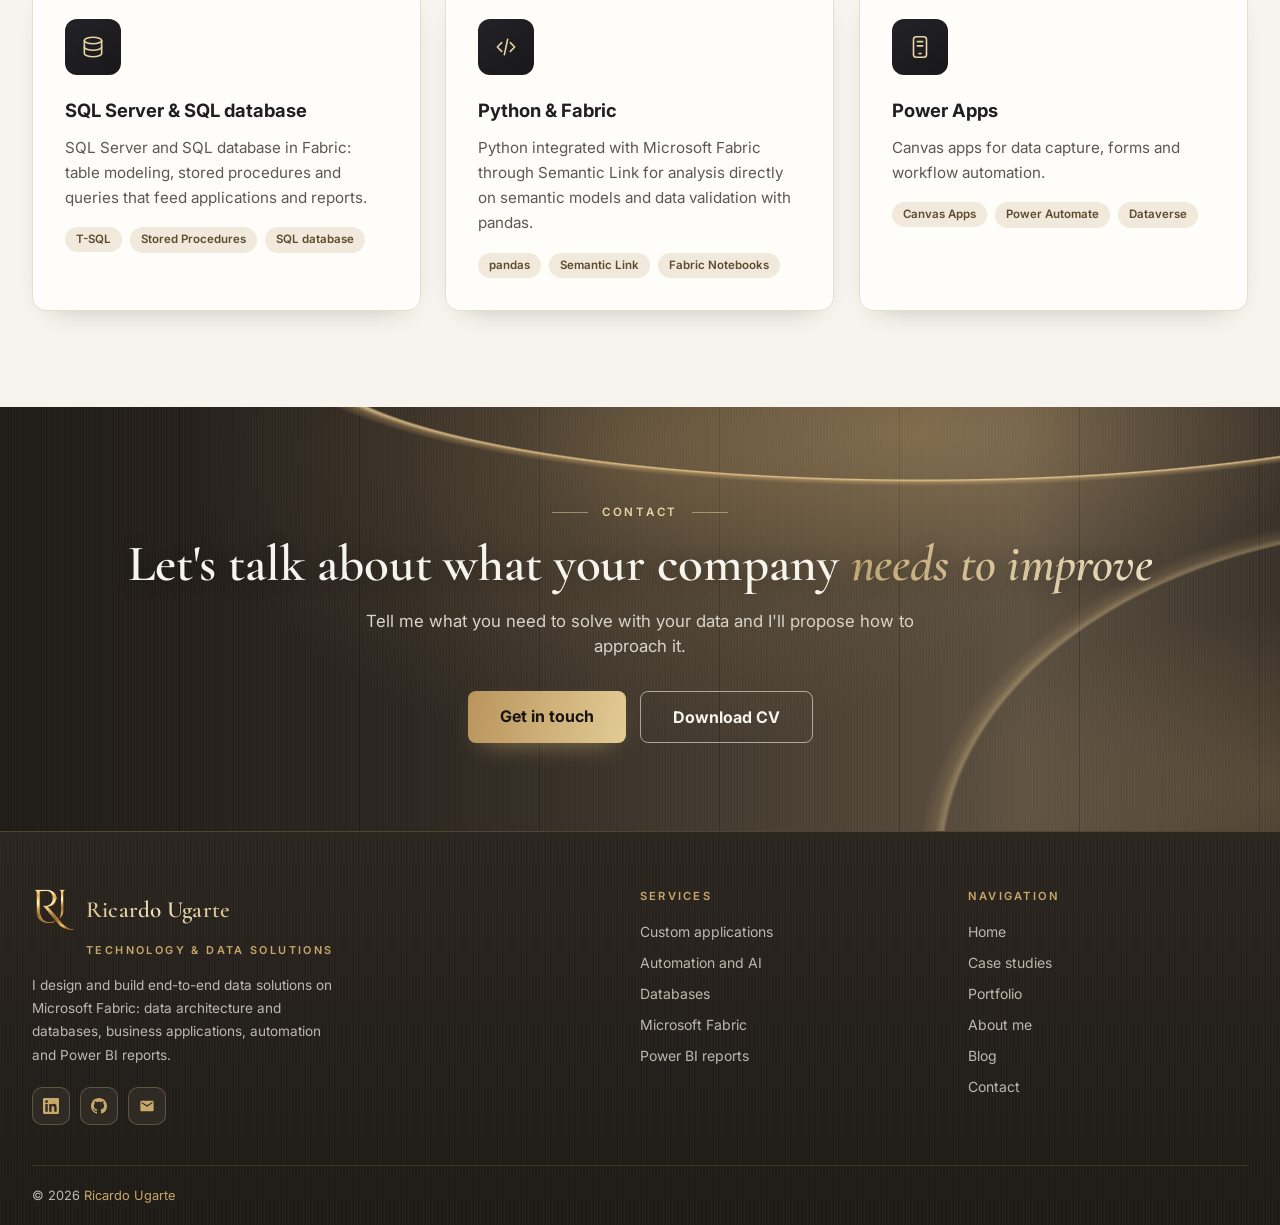
==== commit 0e38bcf6: "Menú desplegable de servicios, lo que puedo resolver y proceso en Contacto" ====
--- a/index.html
+++ b/index.html
@@ -130,7 +130,20 @@
                 <div class="flex items-center gap-5 lg:gap-7">
                 <div class="hidden lg:flex space-x-7">
                     <a href="index.html" class="nav-link" aria-current="page">Inicio</a>
-                    <a href="soluciones.html" class="nav-link">Soluciones</a>
+                    <div class="nav-dd">
+                    <button type="button" class="nav-link nav-dd-btn" aria-haspopup="true" aria-expanded="false">Servicios <svg class="dd-chev" viewBox="0 0 20 20" fill="currentColor" aria-hidden="true"><path d="M5.3 7.3a1 1 0 0 1 1.4 0L10 10.6l3.3-3.3a1 1 0 1 1 1.4 1.4l-4 4a1 1 0 0 1-1.4 0l-4-4a1 1 0 0 1 0-1.4z"/></svg></button>
+                    <div class="nav-dd-panel" role="menu">
+                        <div class="dd-group">Aplicaciones y automatización</div>
+                        <a href="soluciones.html#aplicaciones" class="dd-item" role="menuitem"><span class="dd-ico"><svg viewBox="0 0 24 24" fill="none" stroke="currentColor" stroke-width="1.7" stroke-linecap="round" stroke-linejoin="round" aria-hidden="true"><rect x="3" y="4" width="18" height="16" rx="2"/><path d="M3 9h18M8 13h8M8 16h5"/></svg></span><span><span class="dd-title">Aplicaciones a medida</span><span class="dd-desc">Deja las planillas: una aplicación hecha a la medida de cómo trabajas.</span></span></a>
+                        <a href="soluciones.html#automatizacion" class="dd-item" role="menuitem"><span class="dd-ico"><svg viewBox="0 0 24 24" fill="none" stroke="currentColor" stroke-width="1.7" stroke-linecap="round" stroke-linejoin="round" aria-hidden="true"><path d="M13 2 4 14h7l-1 8 9-12h-7z"/></svg></span><span><span class="dd-title">Automatización e IA</span><span class="dd-desc">Las tareas repetitivas se hacen solas, incluso leer facturas.</span></span></a>
+                        <div class="dd-group">Datos y Microsoft Fabric</div>
+                        <a href="soluciones.html#datos" class="dd-item" role="menuitem"><span class="dd-ico"><svg viewBox="0 0 24 24" fill="none" stroke="currentColor" stroke-width="1.7" stroke-linecap="round" stroke-linejoin="round" aria-hidden="true"><ellipse cx="12" cy="5" rx="8" ry="3"/><path d="M4 5v14c0 1.7 3.6 3 8 3s8-1.3 8-3V5M4 12c0 1.7 3.6 3 8 3s8-1.3 8-3"/></svg></span><span><span class="dd-title">Bases de datos</span><span class="dd-desc">Toda la información en un solo lugar, siempre actualizada.</span></span></a>
+                        <a href="soluciones.html#fabric" class="dd-item" role="menuitem"><span class="dd-ico"><svg viewBox="0 0 24 24" fill="none" stroke="currentColor" stroke-width="1.7" stroke-linecap="round" stroke-linejoin="round" aria-hidden="true"><rect x="3" y="3" width="7" height="7" rx="1.5"/><rect x="14" y="3" width="7" height="7" rx="1.5"/><rect x="3" y="14" width="7" height="7" rx="1.5"/><rect x="14" y="14" width="7" height="7" rx="1.5"/></svg></span><span><span class="dd-title">Microsoft Fabric</span><span class="dd-desc">Datos, aplicaciones y reportes conectados en una sola plataforma.</span></span></a>
+                        <div class="dd-group">Power BI</div>
+                        <a href="soluciones.html#bi" class="dd-item" role="menuitem"><span class="dd-ico"><svg viewBox="0 0 24 24" fill="none" stroke="currentColor" stroke-width="1.7" stroke-linecap="round" stroke-linejoin="round" aria-hidden="true"><path d="M4 20V10M10 20V4M16 20v-7M22 20H2"/></svg></span><span><span class="dd-title">Reportes de Power BI</span><span class="dd-desc">Indicadores con un mismo criterio para todos, que se actualizan solos.</span></span></a>
+                        <a href="contact.html#como-trabajo" class="dd-foot">Cómo trabajo →</a>
+                    </div>
+                    </div>
                     <a href="casos.html" class="nav-link">Casos de éxito</a>
                     <a href="portfolio.html" class="nav-link">Portfolio</a>
                     <a href="about.html" class="nav-link">Sobre mí</a>
@@ -152,7 +165,16 @@
         <div id="mobile-menu" class="hidden lg:hidden">
             <div class="px-4 py-2 space-y-2">
                 <a href="index.html" class="block py-2">Inicio</a>
-                <a href="soluciones.html" class="block py-2">Soluciones</a>
+                <details class="m-dd">
+                    <summary class="block py-2">Servicios</summary>
+                    <div class="m-dd-list">
+                    <a href="soluciones.html#aplicaciones" class="block py-2">Aplicaciones a medida</a>
+                    <a href="soluciones.html#automatizacion" class="block py-2">Automatización e IA</a>
+                    <a href="soluciones.html#datos" class="block py-2">Bases de datos</a>
+                    <a href="soluciones.html#fabric" class="block py-2">Microsoft Fabric</a>
+                    <a href="soluciones.html#bi" class="block py-2">Reportes de Power BI</a>
+                    </div>
+                </details>
                 <a href="casos.html" class="block py-2">Casos de éxito</a>
                 <a href="portfolio.html" class="block py-2">Portfolio</a>
                 <a href="about.html" class="block py-2">Sobre mí</a>
@@ -700,46 +722,47 @@
       </div><!-- /hero-inner -->
     </section>
 
-    <!-- Problemas que resuelvo -->
-    <section class="py-24 warm-section">
-        <div class="max-w-7xl mx-auto px-4 sm:px-6 lg:px-8">
+    <!-- Qué puedo resolver -->
+    <section class="py-24 warm-section" id="resolver">
+        <div class="max-w-6xl mx-auto px-4 sm:px-6 lg:px-8">
             <div class="text-center mb-12 scroll-reveal">
-                <div class="section-eyebrow">Soluciones</div>
-                <h2 class="section-title">Problemas que <span class="gold-text">resuelvo</span></h2>
-                <p class="section-lead max-w-2xl mx-auto">No vendo herramientas sueltas: desarrollo la solución completa, desde los datos hasta la aplicación y los reportes.</p>
+                <div class="section-eyebrow">Qué puedo resolver</div>
+                <h2 class="section-title">Lo que cambia <span class="gold-text">en tu empresa</span></h2>
+                <p class="section-lead max-w-2xl mx-auto">Cada solución se diseña a la medida de tu negocio. Estos son los casos más comunes.</p>
             </div>
-            <div class="grid md:grid-cols-2 lg:grid-cols-3 gap-6" data-stagger>
-                <a href="soluciones.html#datos" class="scroll-reveal h-full prob-card"><div class="g-card h-full">
-                    <h3>Tu información está repartida en planillas</h3>
-                    <p>La centralizo en una base de datos que se actualiza sin consolidaciones manuales.</p>
-                    <span class="sol-link" style="margin-top:0;">Ver solución →</span>
-                </div></a>
-                <a href="soluciones.html#aplicaciones" class="scroll-reveal h-full prob-card"><div class="g-card h-full">
-                    <h3>Cargas compras, ventas o stock a mano</h3>
-                    <p>Desarrollo una aplicación de gestión que registra cada operación con validaciones.</p>
-                    <span class="sol-link" style="margin-top:0;">Ver solución →</span>
-                </div></a>
-                <a href="soluciones.html#fabric" class="scroll-reveal h-full prob-card"><div class="g-card h-full">
-                    <h3>Tus datos y reportes viven en herramientas separadas</h3>
-                    <p>Los reúno en Microsoft Fabric, con despliegue controlado y acceso por rol.</p>
-                    <span class="sol-link" style="margin-top:0;">Ver solución →</span>
-                </div></a>
-                <a href="soluciones.html#bi" class="scroll-reveal h-full prob-card"><div class="g-card h-full">
-                    <h3>Los reportes llegan tarde o no coinciden entre áreas</h3>
-                    <p>Construyo modelos y reportes de Power BI con indicadores consistentes.</p>
-                    <span class="sol-link" style="margin-top:0;">Ver solución →</span>
-                </div></a>
-                <a href="soluciones.html#automatizacion" class="scroll-reveal h-full prob-card"><div class="g-card h-full">
-                    <h3>Tu equipo pierde horas en tareas repetitivas</h3>
-                    <p>Automatizo flujos e incorporo IA, por ejemplo para leer facturas.</p>
-                    <span class="sol-link" style="margin-top:0;">Ver solución →</span>
-                </div></a>
-                <a href="soluciones.html" class="scroll-reveal h-full prob-card prob-all"><div class="g-card h-full">
-                    <h3>¿Tu caso es otro?</h3>
-                    <p>Mira todas las soluciones o cuéntame qué necesitas resolver.</p>
-                    <span class="sol-link" style="margin-top:0;">Ver todas las soluciones →</span>
-                </div></a>
+            <div class="rs-list">
+                <div class="rs-row scroll-reveal">
+                    <div class="rs-num">01</div>
+                    <p class="rs-before">Tu negocio funciona con planillas, papeles y mensajes sueltos.</p>
+                    <p class="rs-after"><span class="rs-arrow" aria-hidden="true">→</span>Una aplicación hecha a la medida de cómo trabajas.</p>
+                    <a href="casos.html" class="rs-proof">Ver el caso →</a>
+                </div>
+                <div class="rs-row scroll-reveal">
+                    <div class="rs-num">02</div>
+                    <p class="rs-before">La información está repartida en archivos que nadie consolida igual.</p>
+                    <p class="rs-after"><span class="rs-arrow" aria-hidden="true">→</span>Toda la información en una sola base de datos, siempre actualizada.</p>
+                    <a href="portfolio.html" class="rs-proof">Ver proyectos →</a>
+                </div>
+                <div class="rs-row scroll-reveal">
+                    <div class="rs-num">03</div>
+                    <p class="rs-before">Cada área trae sus números y nunca coinciden.</p>
+                    <p class="rs-after"><span class="rs-arrow" aria-hidden="true">→</span>Reportes de Power BI con un mismo criterio para todos.</p>
+                    <a href="portfolio.html" class="rs-proof">Ver proyectos →</a>
+                </div>
+                <div class="rs-row scroll-reveal">
+                    <div class="rs-num">04</div>
+                    <p class="rs-before">Tu equipo pasa horas copiando datos de un lado a otro.</p>
+                    <p class="rs-after"><span class="rs-arrow" aria-hidden="true">→</span>Las tareas repetitivas se hacen solas, incluso leer facturas con IA.</p>
+                    <a href="casos.html" class="rs-proof">Ver el caso →</a>
+                </div>
+                <div class="rs-row scroll-reveal">
+                    <div class="rs-num">05</div>
+                    <p class="rs-before">Tus datos, aplicaciones y reportes están en herramientas separadas.</p>
+                    <p class="rs-after"><span class="rs-arrow" aria-hidden="true">→</span>Todo conectado en Microsoft Fabric, con permisos por persona.</p>
+                    <a href="casos.html" class="rs-proof">Ver el caso →</a>
+                </div>
             </div>
+            <p class="rs-other scroll-reveal">¿Tu caso es otro? <a href="contact.html">Cuéntame qué te gustaría resolver →</a></p>
         </div>
     </section>
 
@@ -969,16 +992,15 @@
                 </div>
                 <div>
                     <div class="f-head">Servicios</div>
-                    <a href="soluciones.html#datos" class="f-link">Arquitectura e ingeniería de datos</a>
+                    <a href="soluciones.html#aplicaciones" class="f-link">Aplicaciones a medida</a>
+                    <a href="soluciones.html#automatizacion" class="f-link">Automatización e IA</a>
+                    <a href="soluciones.html#datos" class="f-link">Bases de datos</a>
                     <a href="soluciones.html#fabric" class="f-link">Microsoft Fabric</a>
-                    <a href="soluciones.html#bi" class="f-link">Business Intelligence</a>
-                    <a href="soluciones.html#aplicaciones" class="f-link">Aplicaciones empresariales</a>
-                    <a href="soluciones.html#automatizacion" class="f-link">Automatización e IA</a>
+                    <a href="soluciones.html#bi" class="f-link">Reportes de Power BI</a>
                 </div>
                 <div>
                     <div class="f-head">Navegación</div>
                     <a href="index.html" class="f-link">Inicio</a>
-                    <a href="soluciones.html" class="f-link">Soluciones</a>
                     <a href="casos.html" class="f-link">Casos de éxito</a>
                     <a href="portfolio.html" class="f-link">Portfolio</a>
                     <a href="about.html" class="f-link">Sobre mí</a>
--- a/brand.css
+++ b/brand.css
@@ -672,3 +672,62 @@
 body.brand #mobile-menu { background: #221e19; }
 body.brand footer.site-footer { background: var(--metal-bar); border-top: 1px solid rgba(255, 214, 150, 0.22); }
 .f-social { background: #2f2a23; }
+
+/* ===== Qué puedo resolver (inicio) ===== */
+.rs-list { border-top: 1px solid rgba(138, 106, 42, .22); }
+.rs-row { display: grid; grid-template-columns: 3rem 1fr 1.15fr auto; gap: 1.5rem; align-items: center; padding: 1.5rem .25rem; border-bottom: 1px solid rgba(138, 106, 42, .22); transition: background .25s; }
+.rs-row:hover { background: rgba(201, 162, 75, .07); }
+.rs-num { font-family: var(--serif); font-size: 1.5rem; color: #c9a24b; }
+.rs-before { color: #7d705b; font-size: 1rem; line-height: 1.5; }
+.rs-after { font-family: var(--serif); font-size: 1.45rem; line-height: 1.25; color: #2a2318; font-weight: 600; }
+.rs-arrow { color: #c9a24b; margin-right: .6rem; font-family: Inter, system-ui, sans-serif; font-weight: 400; }
+.rs-proof { white-space: nowrap; font-size: .88rem; font-weight: 600; color: #8a6a2a; text-decoration: none; border-bottom: 1px solid rgba(138, 106, 42, .4); }
+.rs-proof:hover { color: #5c4518; }
+.rs-other { text-align: center; margin-top: 2rem; color: #7d705b; }
+.rs-other a { color: #8a6a2a; font-weight: 600; text-decoration: none; border-bottom: 1px solid rgba(138, 106, 42, .4); }
+@media (max-width: 900px) {
+  .rs-row { grid-template-columns: 2.4rem 1fr; gap: .4rem 1rem; }
+  .rs-num { grid-row: span 3; align-self: start; }
+  .rs-after { font-size: 1.3rem; }
+  .rs-proof { justify-self: start; margin-top: .3rem; }
+}
+/* ===== Cómo trabajo (contacto) ===== */
+.steps5 { display: grid; gap: 1rem; grid-template-columns: repeat(5, 1fr); }
+.step5 { padding: 1.4rem 1.2rem; border-radius: 16px; background: #fffdf8; border: 1px solid rgba(138, 106, 42, .2); box-shadow: 0 10px 24px rgba(60, 42, 12, .06); }
+.step5-n { font-family: var(--serif); font-size: 1.6rem; color: #c9a24b; }
+body.brand .step5 h3 { font-family: Inter, system-ui, sans-serif; font-size: 1.05rem; font-weight: 700; color: #2a2318; margin: .3rem 0; }
+.step5 p { font-size: .9rem; color: #6d604c; }
+.step5-get { margin-top: .9rem; padding-top: .8rem; border-top: 1px solid rgba(138, 106, 42, .2); font-size: .85rem; color: #2a2318; }
+.step5-get b { display: block; font-size: .64rem; letter-spacing: .18em; text-transform: uppercase; color: #8a6a2a; margin-bottom: .2rem; }
+.steps-decide { text-align: center; margin-top: 1.4rem; font-size: .95rem; color: #6d604c; }
+@media (max-width: 1023px) { .steps5 { grid-template-columns: 1fr 1fr; } }
+@media (max-width: 600px) { .steps5 { grid-template-columns: 1fr; } }
+
+/* ===== Menú desplegable de servicios ===== */
+.nav-dd { position: relative; display: inline-flex; align-items: center; }
+.nav-dd-btn { display: inline-flex; align-items: center; gap: .3rem; background: none; border: 0; cursor: pointer; padding: 0; font: inherit; }
+body.brand .nav-dd-btn { font-weight: 500; font-size: .92rem; letter-spacing: .02em; }
+.dd-chev { width: 15px; height: 15px; transition: transform .25s; }
+.nav-dd.open .dd-chev, .nav-dd:hover .dd-chev { transform: rotate(180deg); }
+.nav-dd-panel { position: absolute; top: calc(100% + 18px); left: 50%; width: 400px; padding: 1rem .75rem .75rem; border-radius: 18px;
+  background: #fffdf8; border: 1px solid rgba(138, 106, 42, .2); box-shadow: 0 24px 60px rgba(20, 14, 4, .35);
+  opacity: 0; visibility: hidden; transform: translate(-50%, 8px); transition: opacity .2s, transform .2s, visibility .2s; z-index: 60; }
+.nav-dd-panel::before { content: ""; position: absolute; left: 0; right: 0; top: -20px; height: 20px; }
+.nav-dd:hover .nav-dd-panel, .nav-dd.open .nav-dd-panel, .nav-dd:focus-within .nav-dd-panel { opacity: 1; visibility: visible; transform: translate(-50%, 0); }
+.dd-group { font-size: .66rem; font-weight: 700; letter-spacing: .18em; text-transform: uppercase; color: #8a7a60; padding: .55rem .75rem .35rem; }
+.dd-group:not(:first-child) { border-top: 1px solid rgba(138, 106, 42, .15); margin-top: .4rem; padding-top: .9rem; }
+.dd-item { display: flex; gap: .85rem; align-items: flex-start; padding: .6rem .75rem; border-radius: 12px; text-decoration: none; transition: background .2s; }
+.dd-item:hover, .dd-item:focus-visible { background: #f5ecd6; outline: none; }
+.dd-ico { flex: none; width: 38px; height: 38px; border-radius: 10px; display: grid; place-items: center; background: #f6eedb; border: 1px solid rgba(138, 106, 42, .25); color: #8a6a2a; }
+.dd-ico svg { width: 19px; height: 19px; }
+.dd-title { display: block; font-weight: 700; font-size: .92rem; color: #2a2318; }
+.dd-desc { display: block; font-size: .82rem; line-height: 1.4; color: #6d604c; margin-top: .1rem; }
+.dd-foot { display: block; margin: .5rem .75rem 0; padding-top: .7rem; border-top: 1px solid rgba(138, 106, 42, .15); font-size: .85rem; font-weight: 600; color: #8a6a2a; text-decoration: none; }
+.dd-foot:hover { color: #5c4518; }
+.m-dd summary { cursor: pointer; list-style: none; display: flex; justify-content: space-between; }
+.m-dd summary::-webkit-details-marker { display: none; }
+.m-dd summary::after { content: "+"; color: var(--gold); }
+.m-dd[open] summary::after { content: "–"; }
+.m-dd-list { padding-left: 1rem; border-left: 1px solid rgba(201, 162, 75, .35); margin: .2rem 0 .4rem; }
+body.brand #mobile-menu .m-dd summary { color: #e2ded6; }
+body.brand #mobile-menu .m-dd summary:hover { color: var(--gold-hi); }
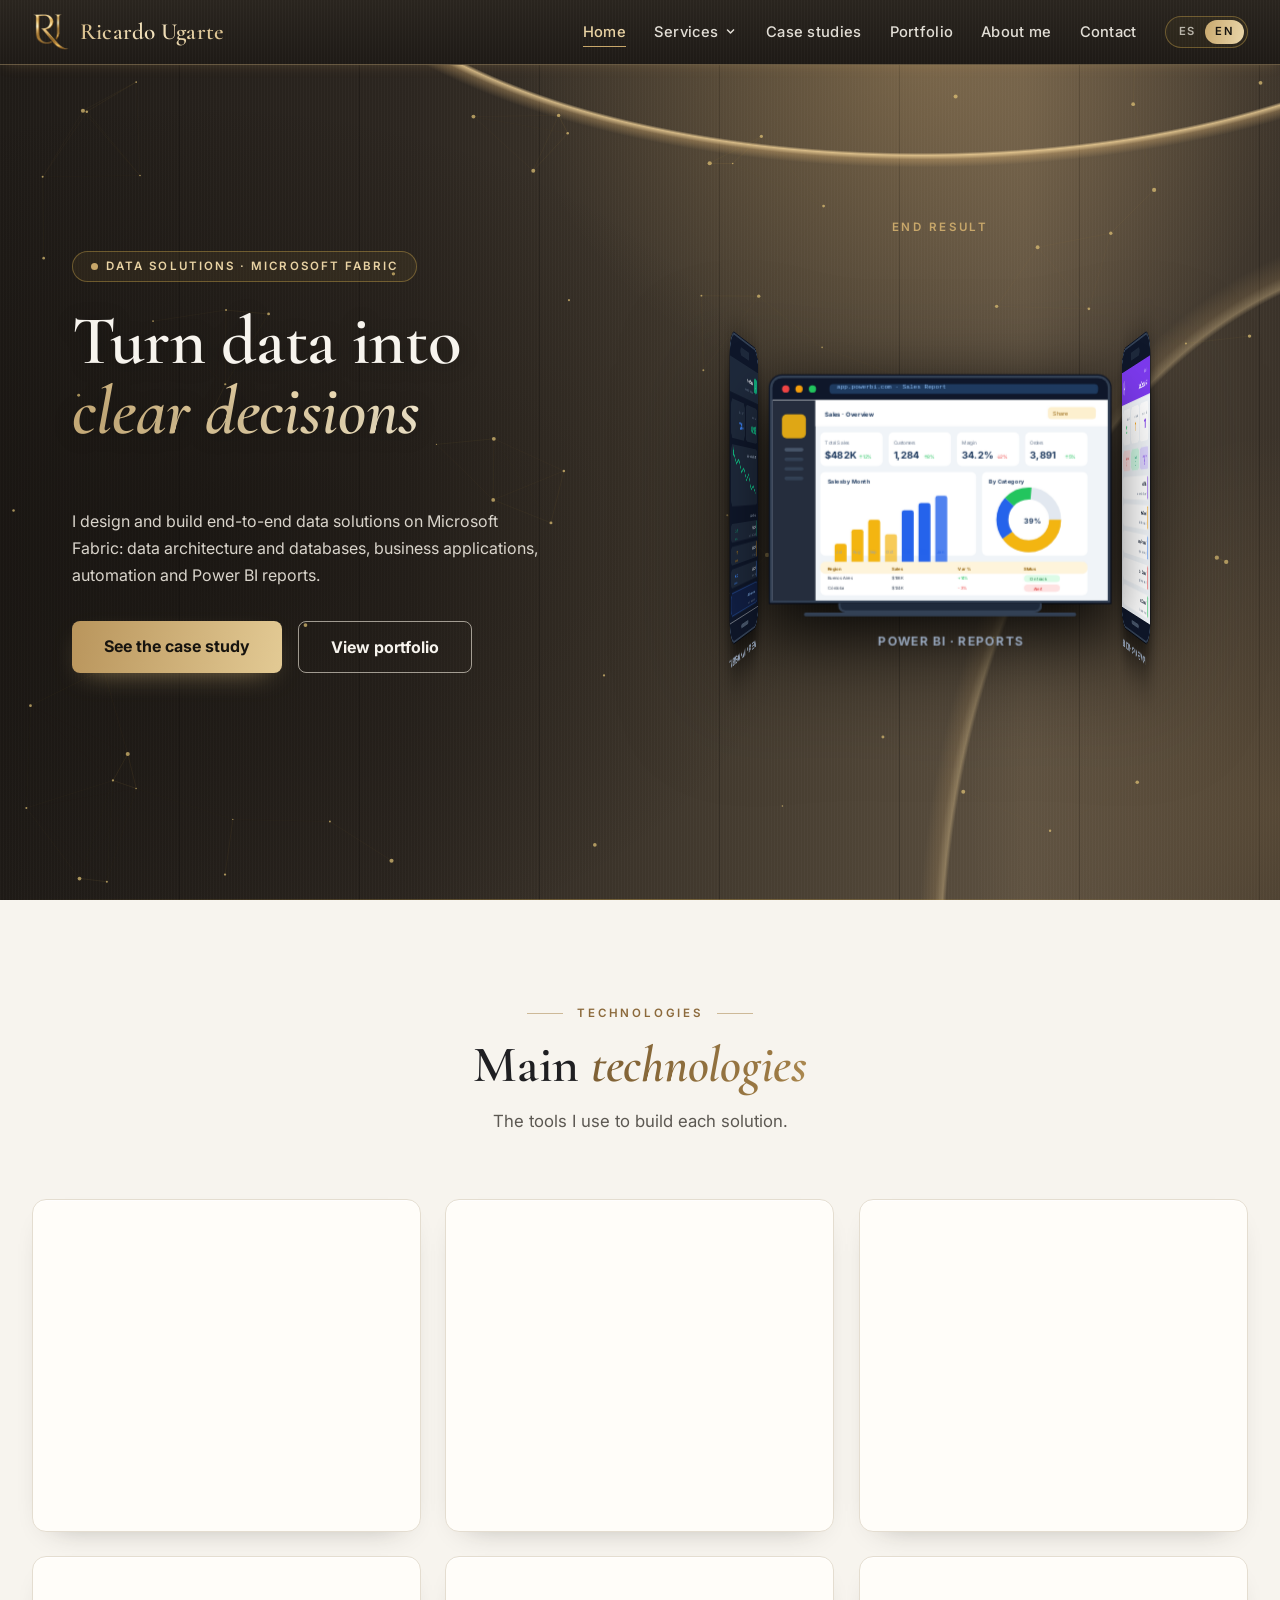
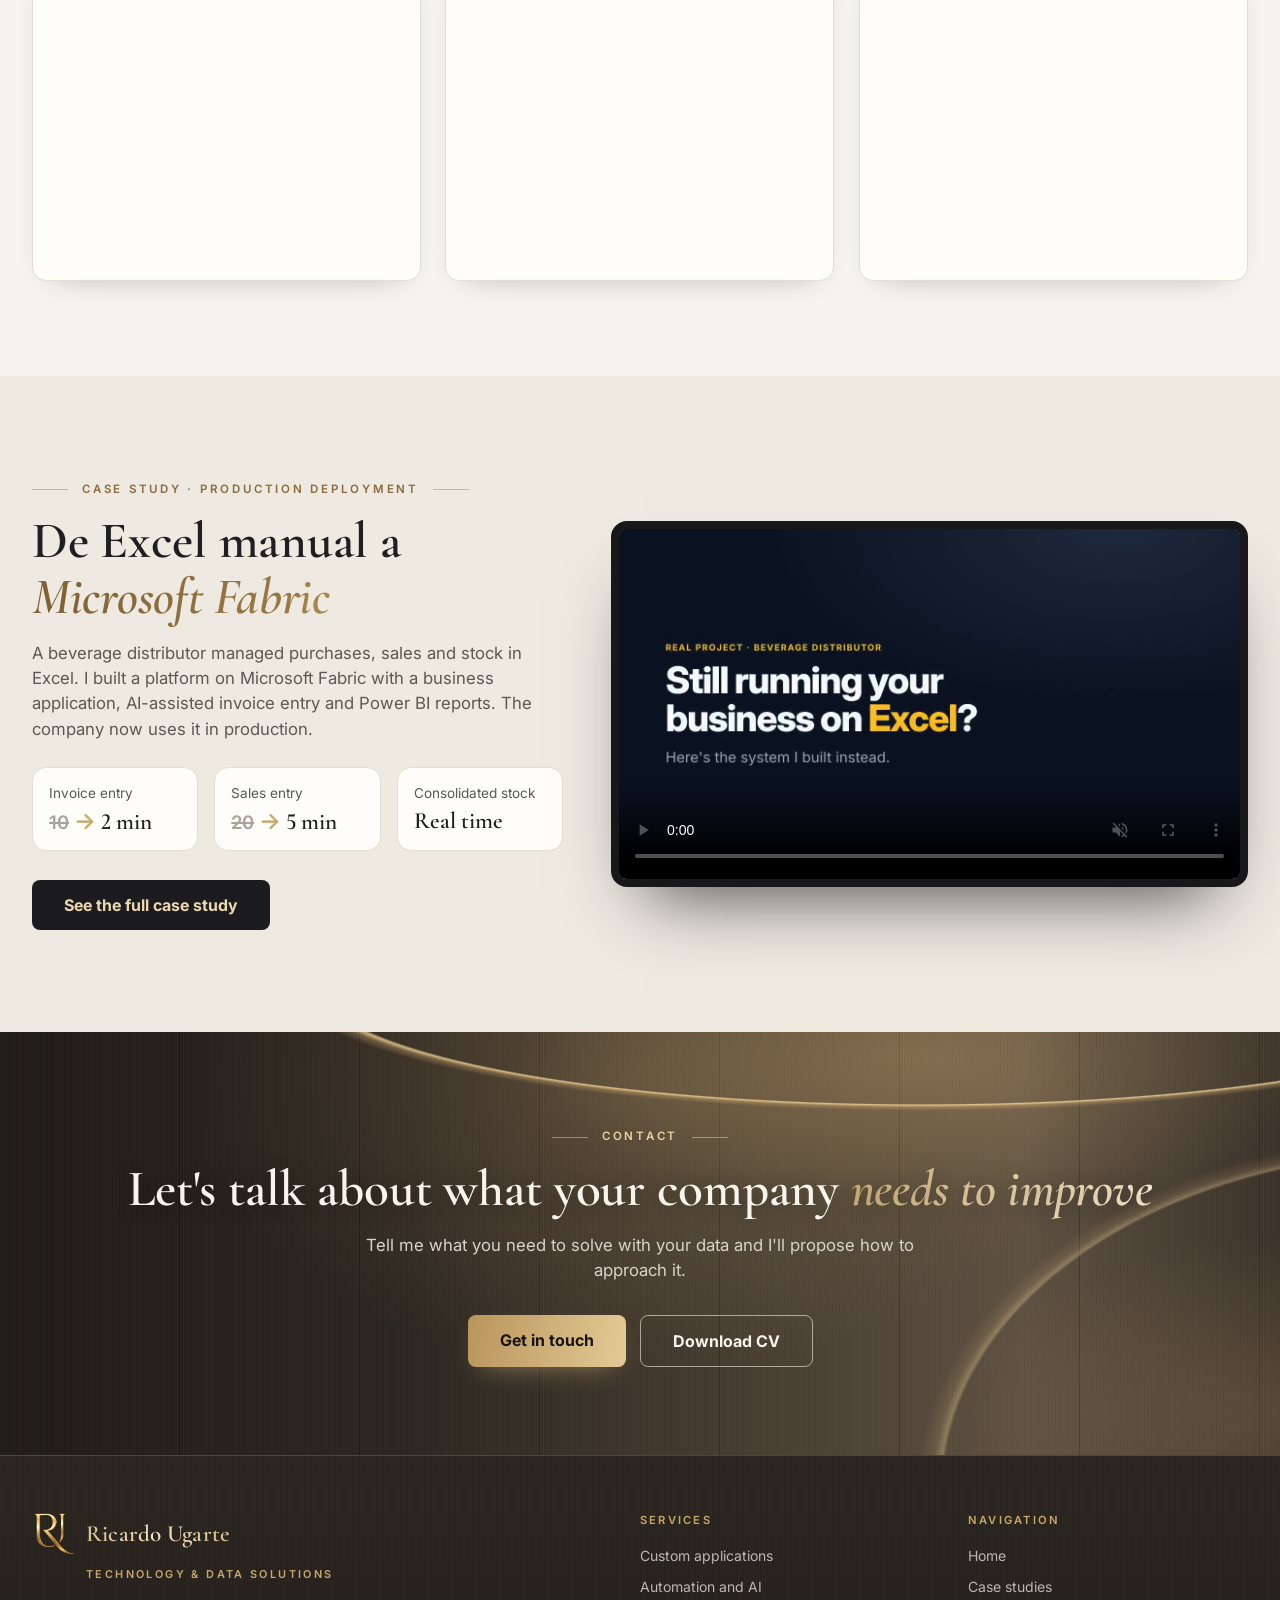
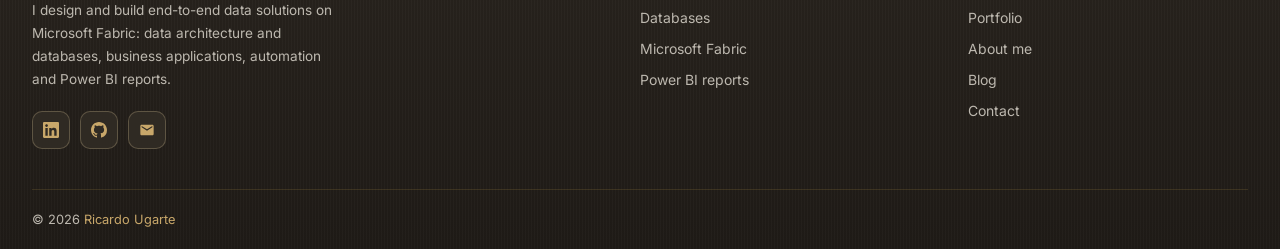
==== commit 5a8e8655: "Título del caso: De Excel a Microsoft Fabric" ====
--- a/index.html
+++ b/index.html
@@ -19,7 +19,7 @@
     <script type="application/ld+json">
     {"@context":"https://schema.org","@type":"Person","name":"Ricardo Ugarte","description":"Diseño y desarrollo soluciones de datos de punta a punta en Microsoft Fabric: arquitectura y bases de datos, aplicaciones de gestión, automatización y reportes de Power BI.","url":"https://ricardo-ugarte.github.io/Ricardo-Ugarte/","image":"https://ricardo-ugarte.github.io/Ricardo-Ugarte/resources/profile-photo.jpg","sameAs":["https://www.linkedin.com/in/ricardo-ugarte","https://github.com/Ricardo-Ugarte"],"knowsAbout":["Microsoft Fabric","Power BI","DAX","SQL Server"]}
     </script>
-    <link rel="stylesheet" href="./tailwind.css">
+    <link rel="stylesheet" href="./tailwind.css?v=20261124b">
     <script src="https://cdnjs.cloudflare.com/ajax/libs/typed.js/2.0.12/typed.min.js"></script>
     <link rel="preconnect" href="https://fonts.googleapis.com">
     <link rel="preconnect" href="https://fonts.gstatic.com" crossorigin>
@@ -115,7 +115,7 @@
             transform: translateY(0);
         }
     </style>
-    <link rel="stylesheet" href="./brand.css">
+    <link rel="stylesheet" href="./brand.css?v=20261124b">
 </head>
 <body class="brand">
     <div class="scroll-progress" aria-hidden="true"></div>
@@ -722,82 +722,7 @@
       </div><!-- /hero-inner -->
     </section>
 
-    <!-- Qué puedo resolver -->
-    <section class="py-24 warm-section" id="resolver">
-        <div class="max-w-6xl mx-auto px-4 sm:px-6 lg:px-8">
-            <div class="text-center mb-12 scroll-reveal">
-                <div class="section-eyebrow">Qué puedo resolver</div>
-                <h2 class="section-title">Lo que cambia <span class="gold-text">en tu empresa</span></h2>
-                <p class="section-lead max-w-2xl mx-auto">Cada solución se diseña a la medida de tu negocio. Estos son los casos más comunes.</p>
-            </div>
-            <div class="rs-list">
-                <div class="rs-row scroll-reveal">
-                    <div class="rs-num">01</div>
-                    <p class="rs-before">Tu negocio funciona con planillas, papeles y mensajes sueltos.</p>
-                    <p class="rs-after"><span class="rs-arrow" aria-hidden="true">→</span>Una aplicación hecha a la medida de cómo trabajas.</p>
-                    <a href="casos.html" class="rs-proof">Ver el caso →</a>
-                </div>
-                <div class="rs-row scroll-reveal">
-                    <div class="rs-num">02</div>
-                    <p class="rs-before">La información está repartida en archivos que nadie consolida igual.</p>
-                    <p class="rs-after"><span class="rs-arrow" aria-hidden="true">→</span>Toda la información en una sola base de datos, siempre actualizada.</p>
-                    <a href="portfolio.html" class="rs-proof">Ver proyectos →</a>
-                </div>
-                <div class="rs-row scroll-reveal">
-                    <div class="rs-num">03</div>
-                    <p class="rs-before">Cada área trae sus números y nunca coinciden.</p>
-                    <p class="rs-after"><span class="rs-arrow" aria-hidden="true">→</span>Reportes de Power BI con un mismo criterio para todos.</p>
-                    <a href="portfolio.html" class="rs-proof">Ver proyectos →</a>
-                </div>
-                <div class="rs-row scroll-reveal">
-                    <div class="rs-num">04</div>
-                    <p class="rs-before">Tu equipo pasa horas copiando datos de un lado a otro.</p>
-                    <p class="rs-after"><span class="rs-arrow" aria-hidden="true">→</span>Las tareas repetitivas se hacen solas, incluso leer facturas con IA.</p>
-                    <a href="casos.html" class="rs-proof">Ver el caso →</a>
-                </div>
-                <div class="rs-row scroll-reveal">
-                    <div class="rs-num">05</div>
-                    <p class="rs-before">Tus datos, aplicaciones y reportes están en herramientas separadas.</p>
-                    <p class="rs-after"><span class="rs-arrow" aria-hidden="true">→</span>Todo conectado en Microsoft Fabric, con permisos por persona.</p>
-                    <a href="casos.html" class="rs-proof">Ver el caso →</a>
-                </div>
-            </div>
-            <p class="rs-other scroll-reveal">¿Tu caso es otro? <a href="contact.html">Cuéntame qué te gustaría resolver →</a></p>
-        </div>
-    </section>
-
-    <!-- Caso destacado -->
-    <section class="py-24 section-dark">
-        <div class="max-w-7xl mx-auto px-4 sm:px-6 lg:px-8">
-            <div class="featured-case">
-                <div class="scroll-reveal">
-                    <div class="section-eyebrow">Caso de éxito · Implementación productiva</div>
-                    <h2 class="section-title">De Excel manual a <span class="gold-text">Microsoft Fabric</span></h2>
-                    <p class="section-lead">Una distribuidora de bebidas gestionaba compras, ventas y stock en Excel. Desarrollé una plataforma en Microsoft Fabric con aplicación de gestión, carga de facturas con IA y reportes de Power BI. Hoy la empresa la usa en producción.</p>
-                    <div class="case-metrics">
-                        <div class="case-metric">
-                            <div class="case-metric-label">Carga de facturas</div>
-                            <div class="case-metric-value"><s>10</s> <span aria-hidden="true">→</span> 2 min</div>
-                        </div>
-                        <div class="case-metric">
-                            <div class="case-metric-label">Carga de ventas</div>
-                            <div class="case-metric-value"><s>20</s> <span aria-hidden="true">→</span> 5 min</div>
-                        </div>
-                        <div class="case-metric">
-                            <div class="case-metric-label">Stock consolidado</div>
-                            <div class="case-metric-value">En tiempo real</div>
-                        </div>
-                    </div>
-                    <a href="casos.html" class="hero-btn-primary case-dark-btn">Ver el caso completo</a>
-                </div>
-                <div class="case-video scroll-reveal">
-                    <video class="autoplay-when-visible" data-subs="distribuidora" muted loop playsinline preload="none" poster="./assets/casos/distribuidora-poster.jpg" aria-label="Recorrido por el sistema de gestión">
-                        <source src="./assets/casos/distribuidora-fabric.mp4" type="video/mp4">
-                    </video>
-                </div>
-            </div>
-        </div>
-    </section>
+
 
     <script>
     (function(){
@@ -952,6 +877,39 @@
         </div>
     </section>
 
+    <!-- Caso destacado -->
+    <section class="py-24 section-dark">
+        <div class="max-w-7xl mx-auto px-4 sm:px-6 lg:px-8">
+            <div class="featured-case">
+                <div class="scroll-reveal">
+                    <div class="section-eyebrow">Caso de éxito · Implementación productiva</div>
+                    <h2 class="section-title">De Excel manual a <span class="gold-text">Microsoft Fabric</span></h2>
+                    <p class="section-lead">Una distribuidora de bebidas gestionaba compras, ventas y stock en Excel. Desarrollé una plataforma en Microsoft Fabric con aplicación de gestión, carga de facturas con IA y reportes de Power BI. Hoy la empresa la usa en producción.</p>
+                    <div class="case-metrics">
+                        <div class="case-metric">
+                            <div class="case-metric-label">Carga de facturas</div>
+                            <div class="case-metric-value"><s>10</s> <span aria-hidden="true">→</span> 2 min</div>
+                        </div>
+                        <div class="case-metric">
+                            <div class="case-metric-label">Carga de ventas</div>
+                            <div class="case-metric-value"><s>20</s> <span aria-hidden="true">→</span> 5 min</div>
+                        </div>
+                        <div class="case-metric">
+                            <div class="case-metric-label">Stock consolidado</div>
+                            <div class="case-metric-value">En tiempo real</div>
+                        </div>
+                    </div>
+                    <a href="casos.html" class="hero-btn-primary case-dark-btn">Ver el caso completo</a>
+                </div>
+                <div class="case-video scroll-reveal">
+                    <video class="autoplay-when-visible" data-subs="distribuidora" muted loop playsinline preload="none" poster="./assets/casos/distribuidora-poster.jpg" aria-label="Recorrido por el sistema de gestión">
+                        <source src="./assets/casos/distribuidora-fabric.mp4" type="video/mp4">
+                    </video>
+                </div>
+            </div>
+        </div>
+    </section>
+
     <!-- Llamado a la acción -->
     <section class="cta-band">
         <div class="section-eyebrow">Contacto</div>
@@ -1017,9 +975,9 @@
 
     
 
-    <script src="./main.js" defer></script>
-    <script src="./brand.js" defer></script>
-    <script src="./i18n.js" defer></script>
+    <script src="./main.js?v=20261124b" defer></script>
+    <script src="./brand.js?v=20261124b" defer></script>
+    <script src="./i18n.js?v=20261124b" defer></script>
     <script>
       // Mobile menu
       document.addEventListener('DOMContentLoaded', function() {
